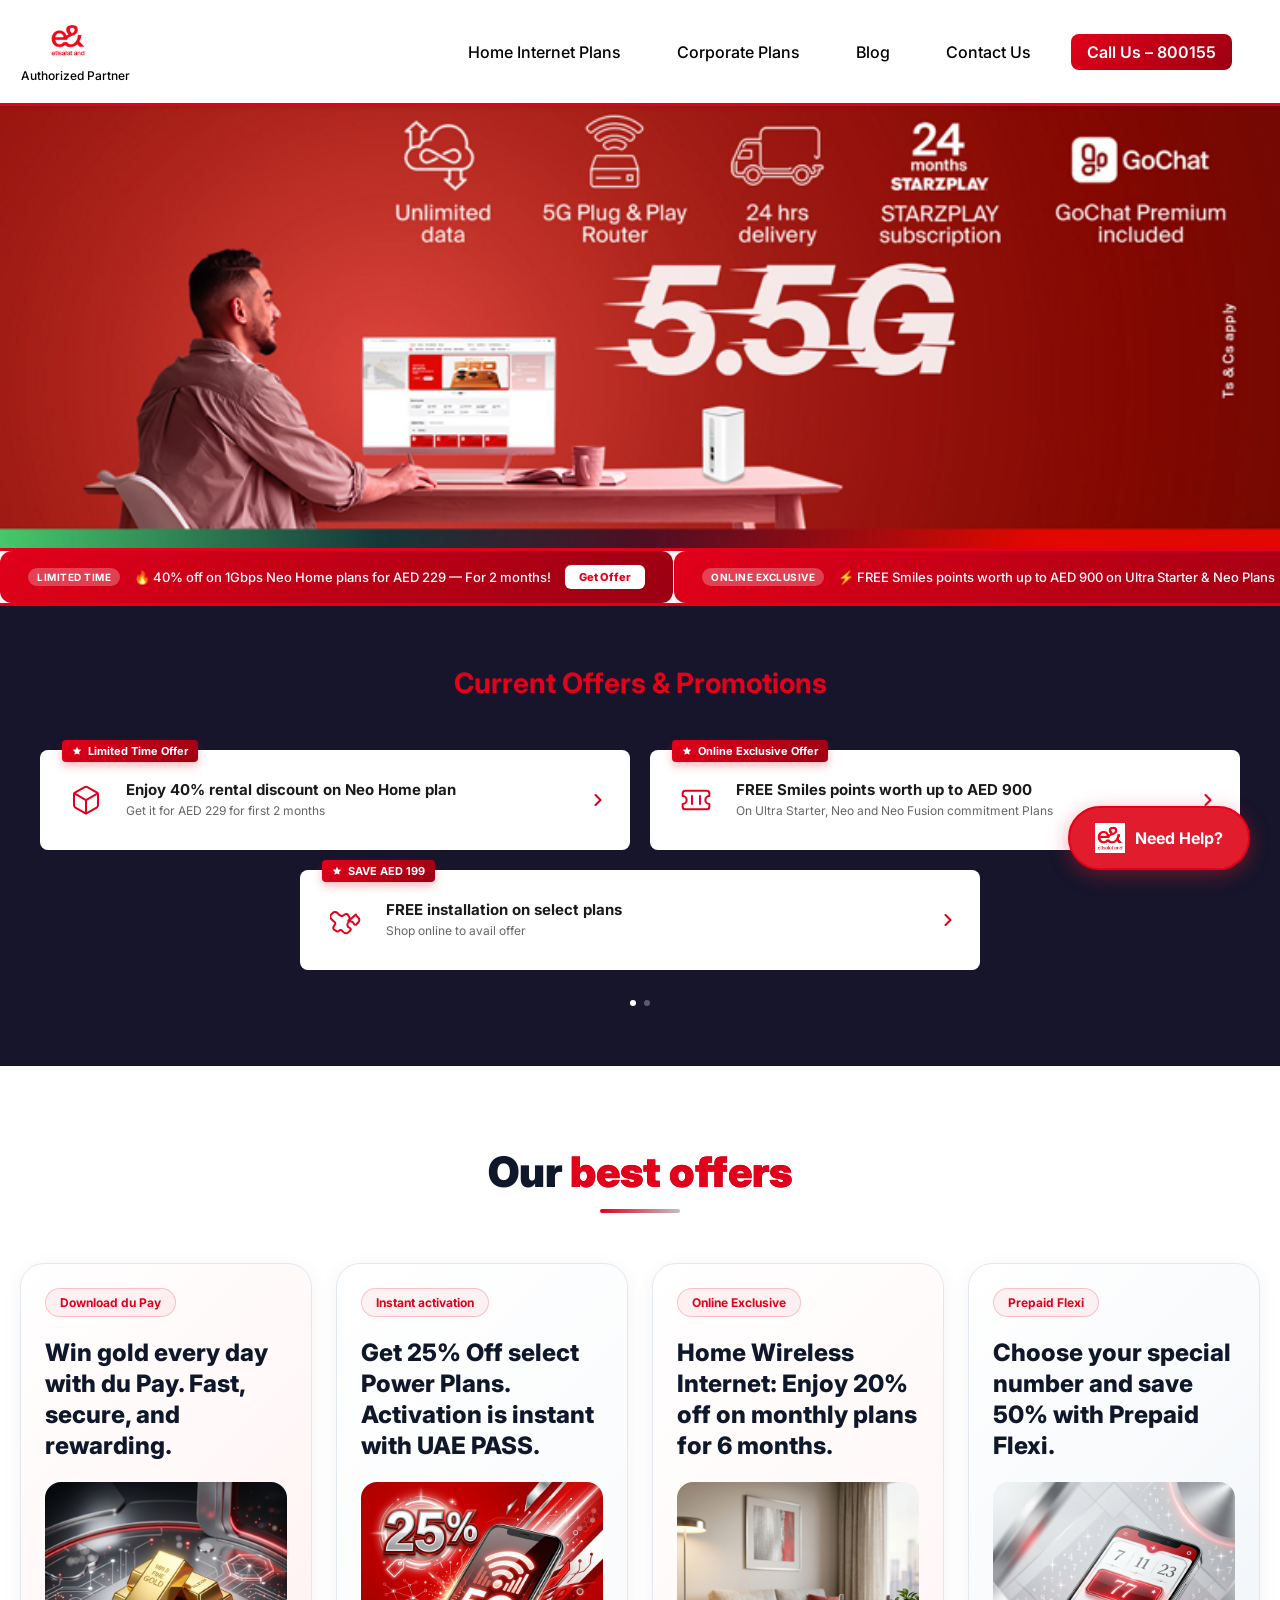
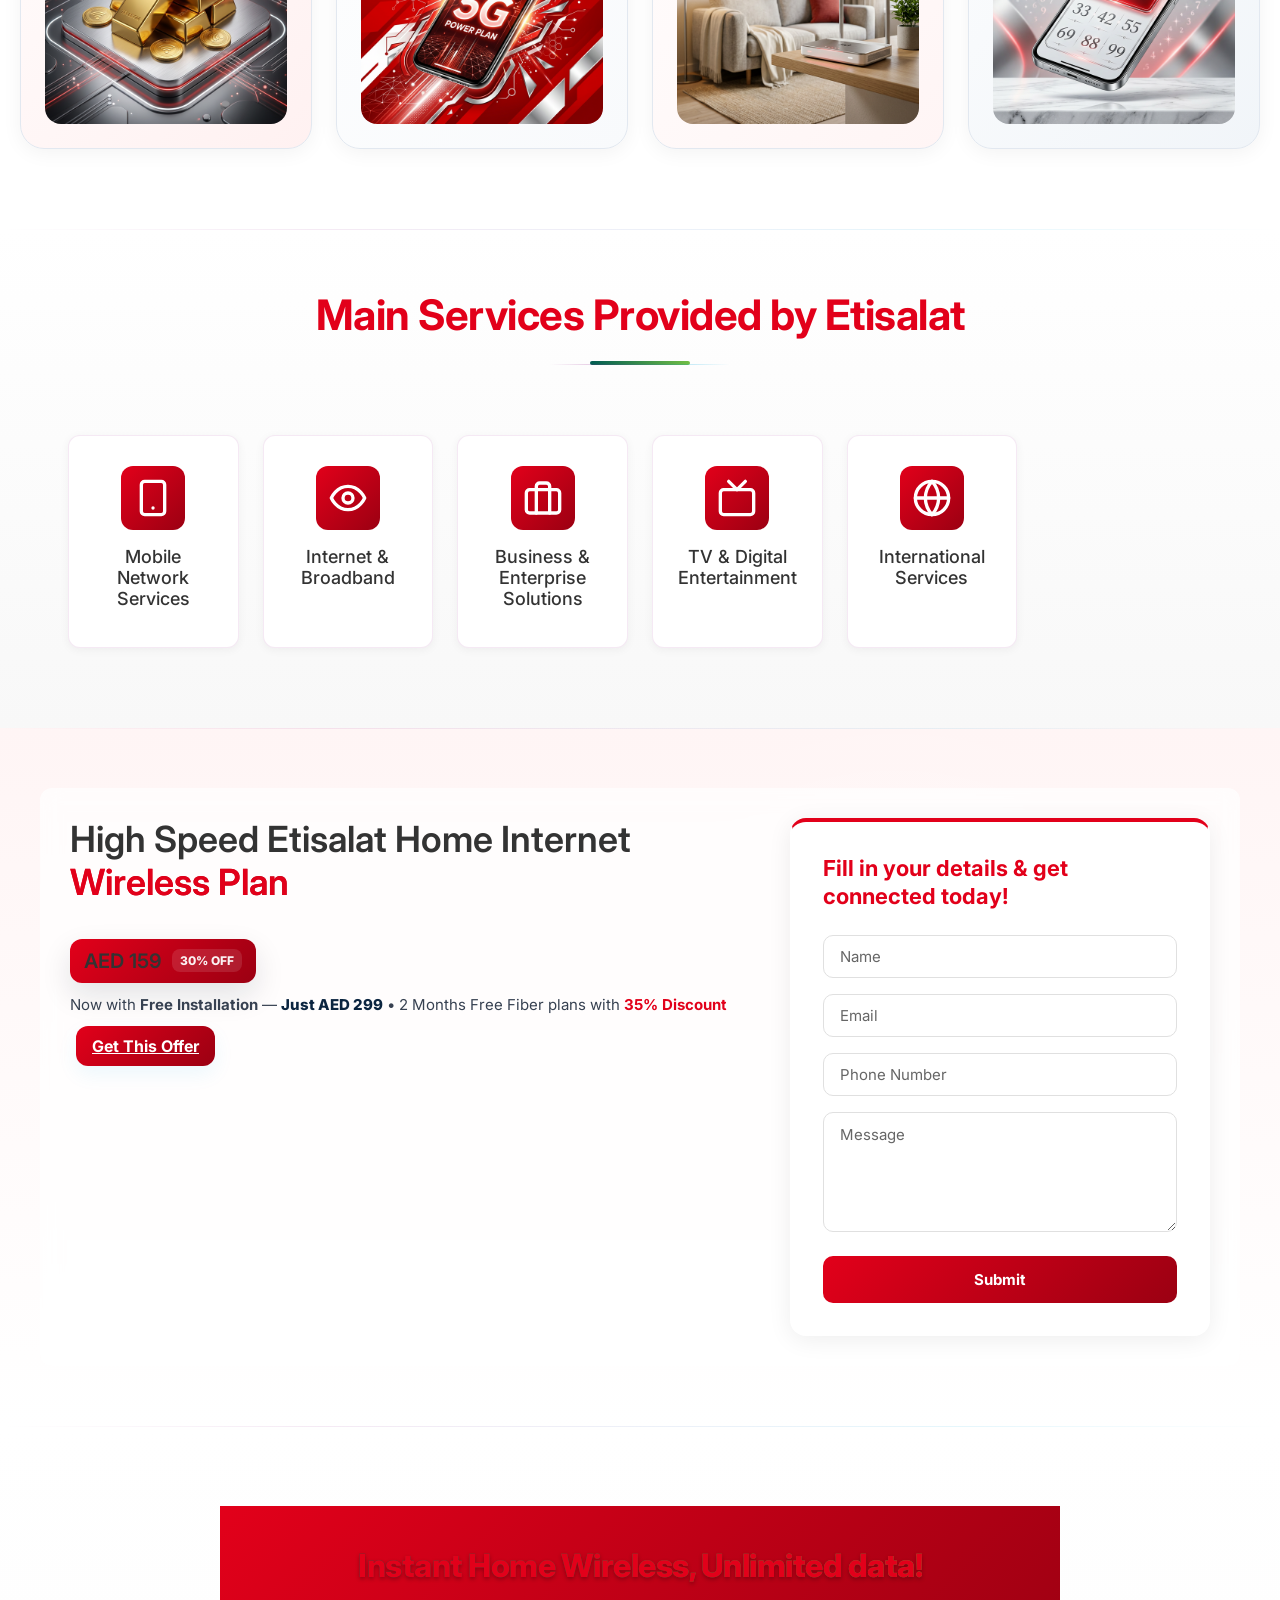
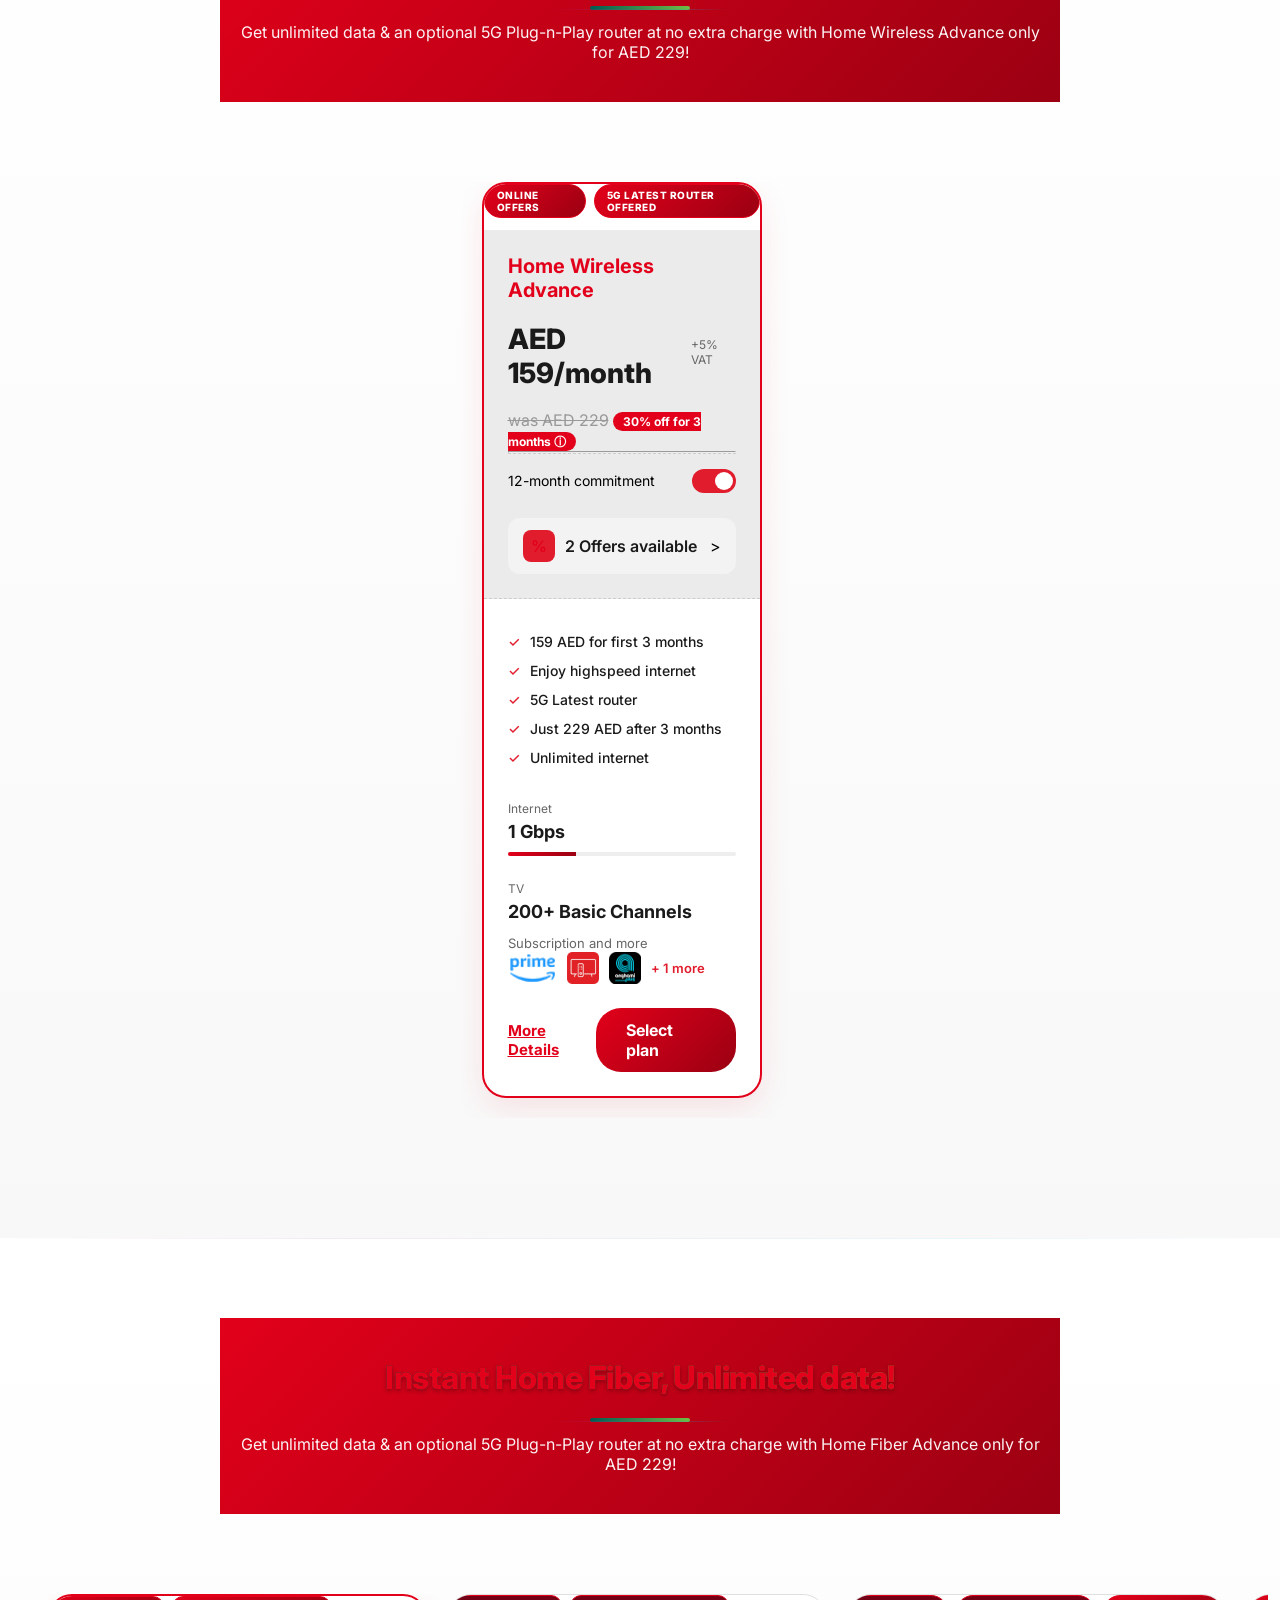
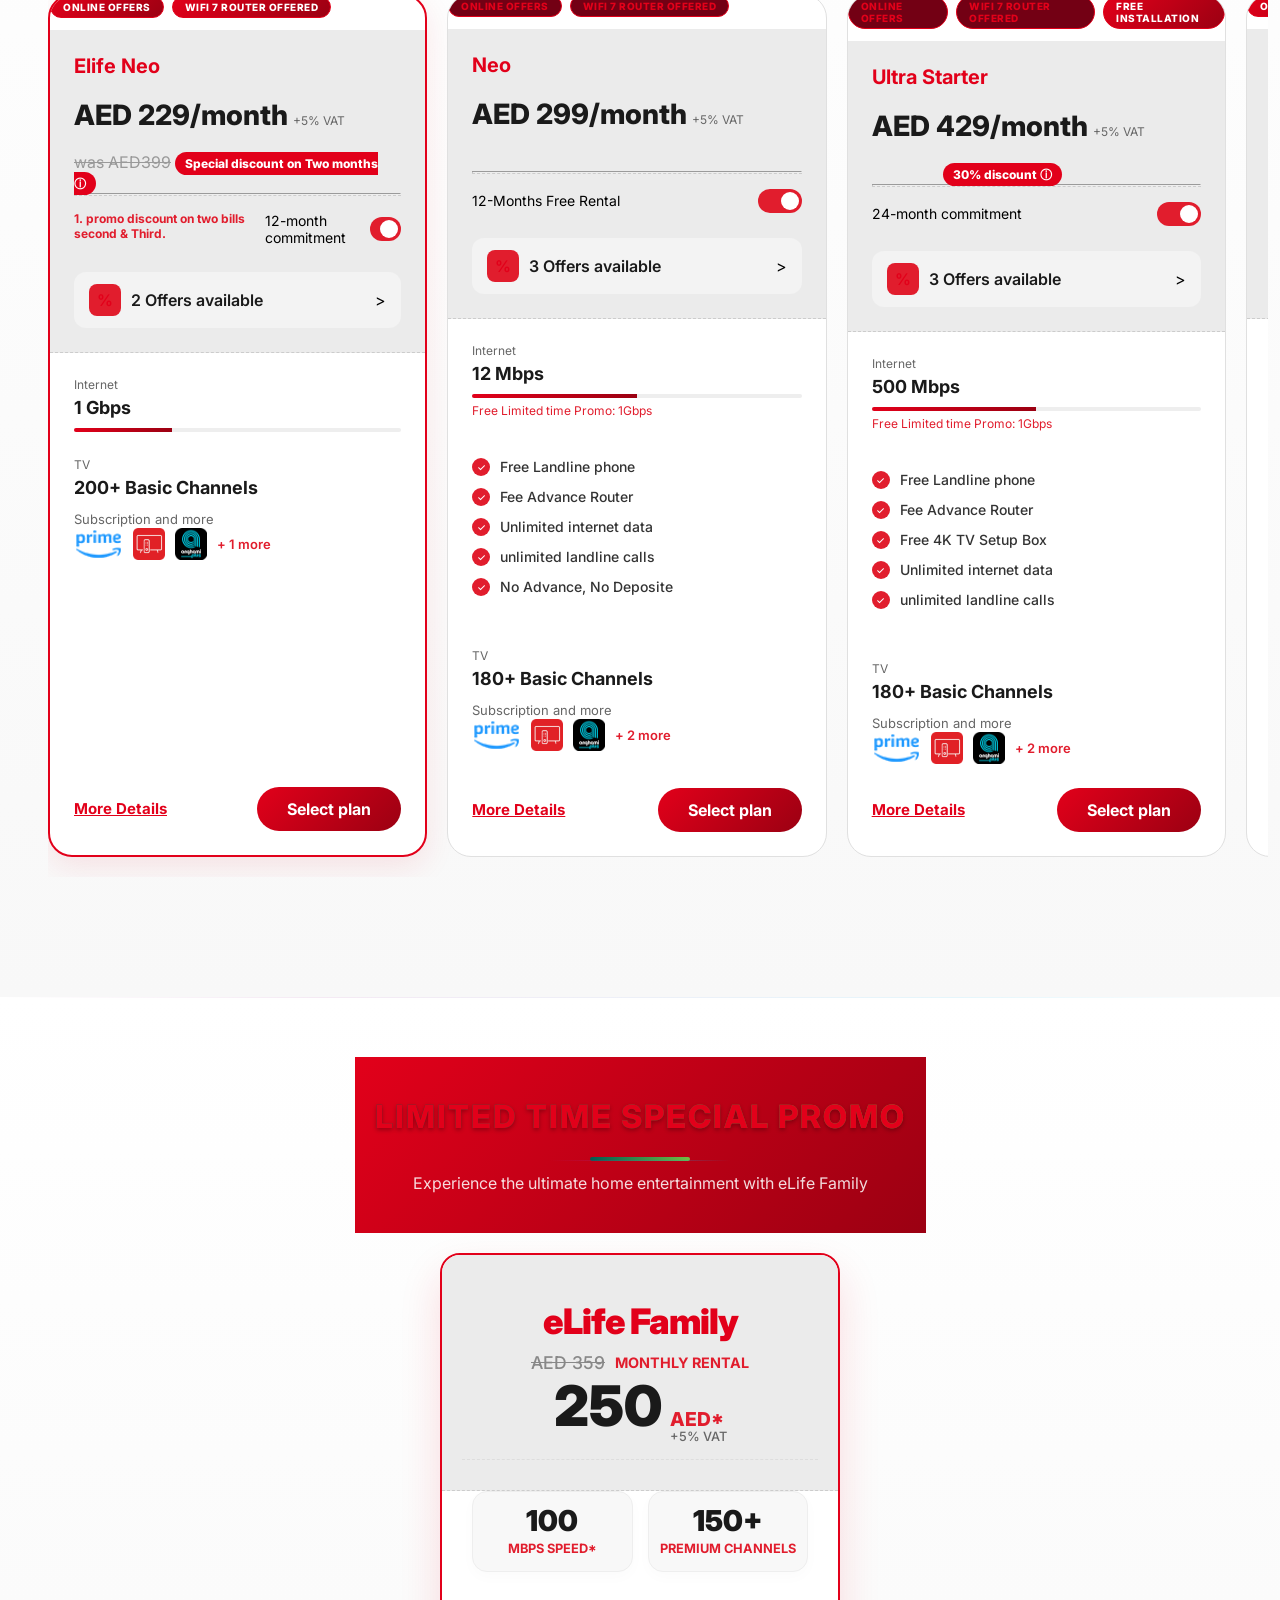
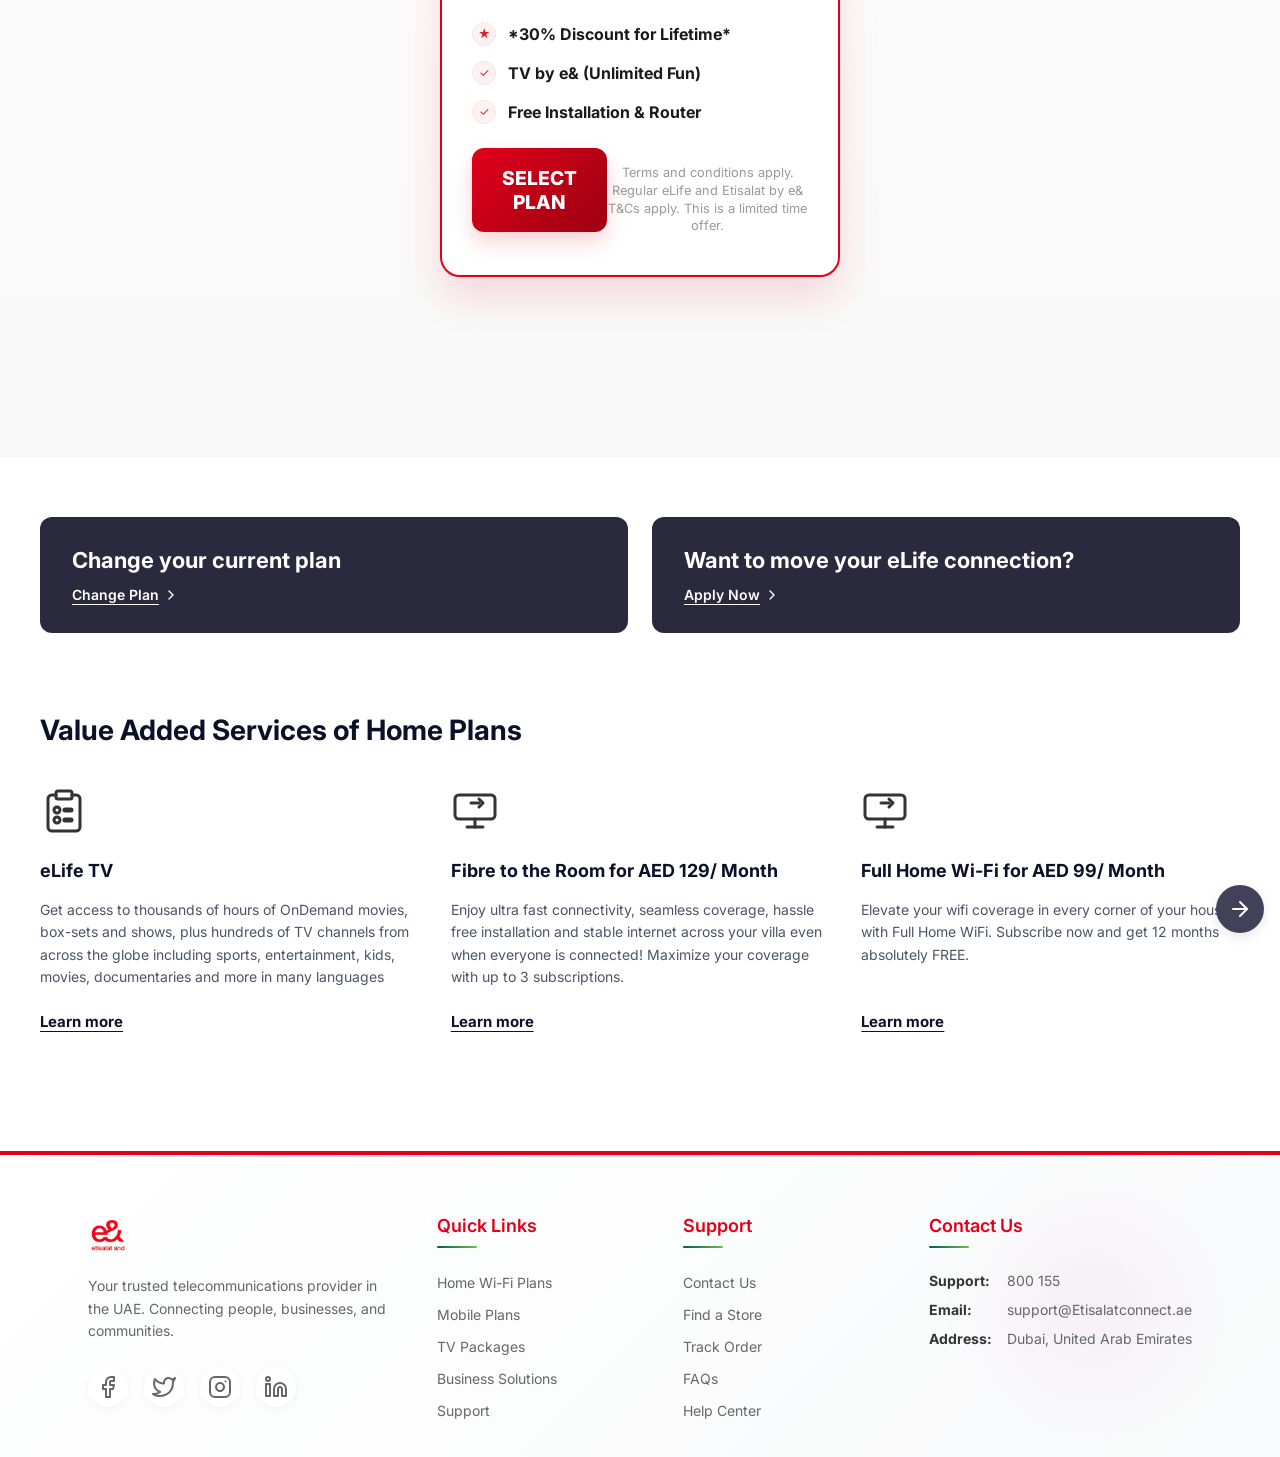
==== index.html @ ec7c885f "Initial commit from etisalat project" ====
﻿<!DOCTYPE html>
<html lang="en">

<head>
    <meta charset="UTF-8">
    <meta name="viewport" content="width=device-width, initial-scale=1.0">

    <!-- Primary SEO Meta Tags - Optimized for Top Rankings -->
    <title>Etisalat Home Internet Plans UAE 2025 | Best WiFi & Fiber Broadband Dubai | 299 AED Starting</title>
    <meta name="title"
        content="Etisalat Home Internet Plans UAE 2025 | Best WiFi & Fiber Broadband Dubai | 299 AED Starting">
    <meta name="description"
        content="Get Etisalat home internet plans in UAE starting from AED 299/month. High-speed fiber & 5G WiFi broadband with unlimited data in Dubai, Abu Dhabi. Free installation, 30% discount on select plans. Compare Etisalat home internet packages now!" />
    <meta name="keywords"
        content="Etisalat home internet plans, Etisalat home internet uae, Etisalat wifi plans Dubai, Etisalat fiber internet uae, Etisalat home broadband, Etisalat internet packages 299 aed, Etisalat home wifi plans, home internet Dubai, Etisalat home internet offers, Etisalat internet connection Dubai, Etisalat fiber plans uae, Etisalat 5g home internet, best home internet uae, Etisalat home internet 299, Etisalat home internet installation, Etisalat home internet packages, Etisalat home internet plans Dubai, Etisalat home internet plans abu dhabi, Etisalat home internet price, Etisalat home internet deals, Etisalat home internet 2025, cheapest home internet uae, Etisalat home internet unlimited, Etisalat home internet speed, Etisalat home internet review" />
    <meta name="robots" content="index, follow, max-image-preview:large, max-snippet:-1, max-video-preview:-1">
    <meta name="author" content="Etisalat by e& Authorized Partner">

    <!-- Open Graph / Facebook - Optimized -->
    <meta property="og:type" content="website">
    <meta property="og:url" content="https://www.Etisalatconnect.ae/home-plans">
    <meta property="og:title"
        content="Etisalat Home Internet Plans UAE 2025 | Best WiFi & Fiber Broadband Dubai | 299 AED Starting">
    <meta property="og:description"
        content="Get Etisalat home internet plans in UAE starting from AED 299/month. High-speed fiber & 5G WiFi broadband with unlimited data in Dubai, Abu Dhabi. Free installation, 35% discount available.">
    <meta property="og:image" content="https://www.Etisalatconnect.ae/img/Etisalat-home-plans-uae.jpg">
    <meta property="og:image:width" content="1200">
    <meta property="og:image:height" content="630">
    <meta property="og:site_name" content="Etisalat by e&">
    <meta property="og:locale" content="en_AE">
    <meta property="og:locale:alternate" content="ar_AE">

    <!-- Twitter Card - Optimized -->
    <meta name="twitter:card" content="summary_large_image">
    <meta name="twitter:url" content="https://www.Etisalatconnect.ae/home-plans">
    <meta name="twitter:title" content="Etisalat Home Internet Plans UAE 2025 | Best WiFi & Fiber Broadband Dubai">
    <meta name="twitter:description"
        content="Get Etisalat home internet plans in UAE starting from AED 299/month. High-speed fiber & 5G WiFi broadband with unlimited data. Free installation, 35% discount available.">
    <meta name="twitter:image" content="https://www.Etisalatconnect.ae/img/Etisalat-home-plans-uae.jpg">

    <!-- Additional SEO Meta Tags -->
    <meta name="geo.region" content="AE">
    <meta name="geo.country" content="United Arab Emirates">
    <meta name="geo.placename" content="Dubai, Abu Dhabi, UAE">
    <meta name="ICBM" content="25.2048,55.2708">

    <!-- Canonical URL -->
    <link rel="canonical" href="https://www.Etisalatconnect.ae/home-plans">


    <!-- Alternate URLs for different languages/regions -->
    <link rel="alternate" hreflang="en" href="https://www.Etisalatconnect.ae/home-plans" />
    <link rel="alternate" hreflang="en-ae" href="https://www.Etisalatconnect.ae/home-plans">
    <link rel="alternate" hreflang="ar-ae" href="https://www.Etisalatconnect.ae/ar/home-plans">

    <!-- Favicon and Icons -->
    <link rel="icon" type="image/png" href="img/etisalat.png">
    <link rel="shortcut icon" type="image/png" href="img/etisalat.png">
    <link rel="apple-touch-icon" sizes="180x180" href="img/etisalat.png">
    <link rel="icon" type="image/png" sizes="32x32" href="img/etisalat.png">
    <link rel="icon" type="image/png" sizes="16x16" href="img/etisalat.png">

    <!-- Stylesheets -->
    <link rel="stylesheet" href="styles_corp.css">
    <link href="https://fonts.googleapis.com/css2?family=Inter:wght@400;500;600;700&display=swap" rel="stylesheet">
    <style>
        /* Highlighted animated subtitle for hero */
        .hero-subtitle {
            display: inline-block;
            position: relative;
            font-weight: 900;
            color: #fff;
            /* white text on vivid red chip */
            background: linear-gradient(90deg, #e11d2d 0%, #c81b2a 60%);
            padding: 12px 16px;
            border-radius: 12px;
            box-shadow: 0 18px 40px rgba(225, 29, 45, 0.18), inset 0 -6px 18px rgba(0, 0, 0, 0.06);
            transform-origin: center;
            animation: heroPulse 2.4s ease-in-out infinite, heroShimmer 3.2s linear infinite;
            background-size: 200% 100%;
            text-shadow: 0 1px 0 rgba(0, 0, 0, 0.15);
            border: 2px solid rgba(255, 255, 255, 0.06);
            overflow: visible;
        }

        @keyframes heroPulse {
            0% {
                transform: translateY(0) scale(1)
            }

            50% {
                transform: translateY(-4px) scale(1.02)
            }

            100% {
                transform: translateY(0) scale(1)
            }
        }

        @keyframes heroShimmer {
            0% {
                background-position: -200% 0
            }

            50% {
                background-position: 200% 0
            }

            100% {
                background-position: -200% 0
            }
        }

        /* subtle glowing ring using pseudo-element */
        .hero-subtitle::after {
            content: '';
            position: absolute;
            left: -6px;
            right: -6px;
            top: -6px;
            bottom: -6px;
            border-radius: 16px;
            background: linear-gradient(90deg, rgba(155, 45, 147, 0.12), rgba(0, 169, 224, 0.12));
            filter: blur(12px);
            opacity: 0.9;
            z-index: -1;
            animation: glowShift 4s linear infinite;
        }

        @keyframes glowShift {
            0% {
                transform: translateX(-6px)
            }

            50% {
                transform: translateX(6px)
            }

            100% {
                transform: translateX(-6px)
            }
        }

        /* Respect prefers-reEtisalatced-motion */
        @media (prefers-reEtisalatced-motion: reEtisalatce) {

            .hero-subtitle,
            .hero-subtitle::after {
                animation: none;
                transition: none
            }
        }

        /* popup promo highlight (red chip) - used inside welcome popup */
        .popup-promo {
            display: inline-block;
            margin-top: 10px;
            padding: 10px 14px;
            border-radius: 12px;
            font-weight: 800;
            color: #000 !important;
            background: linear-gradient(90deg, #e11d2d 0%, #c81b2a 60%);
            box-shadow: 0 18px 40px rgba(225, 29, 45, 0.14);
            position: relative
        }

        .popup-promo small {
            font-weight: 700;
            color: #333 !important
        }

        .popup-promo::after {
            content: '';
            position: absolute;
            left: -6px;
            right: -6px;
            top: -6px;
            bottom: -6px;
            border-radius: 16px;
            background: linear-gradient(90deg, rgba(155, 45, 147, 0.12), rgba(0, 169, 224, 0.12));
            filter: blur(10px);
            z-index: -1;
            animation: popupGlow 4s linear infinite
        }

        @keyframes popupGlow {
            0% {
                transform: translateX(-6px)
            }

            50% {
                transform: translateX(6px)
            }

            100% {
                transform: translateX(-6px)
            }
        }

        @media (prefers-reEtisalatced-motion: reEtisalatce) {

            .popup-promo,
            .popup-promo::after {
                animation: none
            }
        }

        /* Slight stronger emphasis on small screens */
        @media (max-width:760px) {
            .hero-subtitle {
                padding: 8px 10px;
                font-size: 0.98rem;
                border-radius: 8px
            }
        }

        /* Corporate promo heading styles */
        .promo-heading {
            font-size: 26px;
            margin: 0 0 10px;
            line-height: 1.05;
            color: #0f172a;
            font-weight: 800
        }

        .promo-heading .promo-strong {
            color: transparent;
            background: linear-gradient(90deg, #e2001a 0%, #9b0012 100%);
            -webkit-background-clip: text;
            background-clip: text
        }

        .promo-meta {
            display: flex;
            flex-wrap: wrap;
            gap: 12px;
            align-items: center;
            margin-top: 8px
        }

        .price-chip {
            background: linear-gradient(135deg, #e2001a, #9b0012);
            color: #fff;
            padding: 10px 14px;
            border-radius: 12px;
            box-shadow: 0 12px 30px rgba(15, 23, 42, 0.12);
            font-weight: 800;
            display: inline-flex;
            align-items: center;
            gap: 10px
        }

        .price-chip .amount {
            font-size: 20px
        }

        .price-chip .save {
            font-size: 12px;
            opacity: 0.95;
            background: rgba(255, 255, 255, 0.12);
            padding: 4px 8px;
            border-radius: 8px
        }

        .promo-secondary {
            color: #374151;
            font-size: 15px
        }

        .promo-cta {
            display: inline-block;
            background: #fff;
            border: 2px solid #9b0012;
            color: #0b2540;
            padding: 10px 16px;
            border-radius: 12px;
            font-weight: 700;
            margin-left: 6px;
            box-shadow: 0 8px 20px rgba(0, 169, 224, 0.08)
        }

        @media(max-width:760px) {
            .promo-heading {
                font-size: 20px
            }

            .price-chip {
                padding: 8px 10px
            }
        }
    </style>

    <!-- Structured Data / JSON-LD - Comprehensive SEO Optimization -->

    <!-- Organization Schema -->
    <script type="application/ld+json">
    {
      "@context": "https://schema.org",
      "@type": "Organization",
      "name": "Etisalat by e&",
      "alternateName": "Etisalat by e& Authorized Partner",
      "url": "https://www.Etisalatconnect.ae/",
      "logo": "https://www.Etisalatconnect.ae/img/etisalat.png",
      "description": "Authorized partner for Etisalat by e& home internet, WiFi, and fiber broadband services in UAE. Best home internet plans starting from AED 299 in Dubai, Abu Dhabi, and across UAE.",
      "address": {
        "@type": "PostalAddress",
        "addressCountry": "AE",
        "addressRegion": "Dubai",
        "addressLocality": "Dubai, UAE"
      },
      "contactPoint": [
        {
          "@type": "ContactPoint",
          "telephone": "+971-800-155",
          "contactType": "customer service",
          "areaServed": "AE",
          "availableLanguage": ["English", "Arabic"]
        },
        {
          "@type": "ContactPoint",
          "telephone": "+971-55-561-1339",
          "contactType": "sales",
          "areaServed": "AE",
          "availableLanguage": ["English", "Arabic"]
        }
      ],
      "sameAs": [
        "https://www.facebook.com/share/p/1CXhuVPoMN/",
        "https://www.instagram.com/p/DNqH9D_t590/?igsh=MXd5d28xZDhveTFoMQ==",
        "https://www.linkedin.com/company/Etisalatemirates"
      ],
      "aggregateRating": {
        "@type": "AggregateRating",
        "ratingValue": "4.5",
        "reviewCount": "150",
        "bestRating": "5",
        "worstRating": "1"
      }
    }
    </script>

    <!-- Service Schema for Home Internet Plans -->
    <script type="application/ld+json">
    {
      "@context": "https://schema.org",
      "@type": "Service",
      "serviceType": "Home Internet Plans",
      "name": "Etisalat Home Internet Plans UAE",
      "description": "High-speed home internet plans including fiber broadband and 5G WiFi in UAE. Plans starting from AED 299/month with unlimited data, free installation, and 30% discount on select plans.",
      "provider": {
        "@type": "Organization",
        "name": "Etisalat by e&"
      },
      "areaServed": {
        "@type": "Country",
        "name": "United Arab Emirates"
      },
      "hasOfferCatalog": {
        "@type": "OfferCatalog",
        "name": "Etisalat Home Internet Plans",
        "itemListElement": [
          {
            "@type": "Offer",
            "itemOffered": {
              "@type": "Service",
              "name": "Etisalat Home Wireless 5G Plan",
              "description": "Super Fast 5G home internet with unlimited data"
            },
            "price": "279",
            "priceCurrency": "AED",
            "priceSpecification": {
              "@type": "UnitPriceSpecification",
              "price": "279",
              "priceCurrency": "AED",
              "billingIncrement": "P1M",
              "unitCode": "MON"
            }
          },
          {
            "@type": "Offer",
            "itemOffered": {
              "@type": "Service",
              "name": "Etisalat Home Advanced Plan",
              "description": "Fiber internet plan with 1000/330 Mbps speed"
            },
            "price": "487",
            "priceCurrency": "AED",
            "priceSpecification": {
              "@type": "UnitPriceSpecification",
              "price": "487",
              "priceCurrency": "AED",
              "billingIncrement": "P1M",
              "unitCode": "MON"
            }
          },
          {
            "@type": "Offer",
            "itemOffered": {
              "@type": "Service",
              "name": "Etisalat Home Starter Plan",
              "description": "Fiber internet plan with 250/80 Mbps speed"
            },
            "price": "299",
            "priceCurrency": "AED",
            "priceSpecification": {
              "@type": "UnitPriceSpecification",
              "price": "299",
              "priceCurrency": "AED",
              "billingIncrement": "P1M",
              "unitCode": "MON"
            }
          }
        ]
      }
    }
    </script>

    <!-- BreadcrumbList Schema -->
    <script type="application/ld+json">
    {
      "@context": "https://schema.org",
      "@type": "BreadcrumbList",
      "itemListElement": [
        {
          "@type": "ListItem",
          "position": 1,
          "name": "Home",
          "item": "https://www.Etisalatconnect.ae/"
        },
        {
          "@type": "ListItem",
          "position": 2,
          "name": "Home Internet Plans",
          "item": "https://www.Etisalatconnect.ae/home-plans"
        }
      ]
    }
    </script>

    <!-- FAQ Schema for Common Questions -->
    <script type="application/ld+json">
    {
      "@context": "https://schema.org",
      "@type": "FAQPage",
      "mainEntity": [
        {
          "@type": "Question",
          "name": "What are the Etisalat home internet plans available in UAE?",
          "acceptedAnswer": {
            "@type": "Answer",
            "text": "Etisalat offers multiple home internet plans in UAE including: Etisalat Home Wireless 5G Plan starting from AED 279/month, Etisalat Home Advanced Plan with 1000/330 Mbps fiber at AED 487/month, and Etisalat Home Starter Plan with 250/80 Mbps at AED 299/month. All plans include unlimited data and free installation."
          }
        },
        {
          "@type": "Question",
          "name": "How much does Etisalat home internet cost in Dubai?",
          "acceptedAnswer": {
            "@type": "Answer",
            "text": "Etisalat home internet plans in Dubai start from AED 299/month for the Starter Plan. The Advanced Plan is available at AED 487/month. Currently, there's a 30% discount offer on select Power Plans with free installation."
          }
        },
        {
          "@type": "Question",
          "name": "Does Etisalat offer fiber internet in UAE?",
          "acceptedAnswer": {
            "@type": "Answer",
            "text": "Yes, Etisalat offers high-speed fiber internet plans in UAE. The Etisalat Home Advanced Plan provides 1000/330 Mbps fiber connection, and the Starter Plan offers 250/80 Mbps fiber speeds. Both plans include unlimited data and are available across Dubai, Abu Dhabi, and other Emirates."
          }
        },
        {
          "@type": "Question",
          "name": "Is installation free for Etisalat home internet?",
          "acceptedAnswer": {
            "@type": "Answer",
            "text": "Yes, Etisalat offers free installation for home internet plans. This includes setup and activation of your fiber or 5G WiFi connection. Contact Etisalat by e& at 800 155 or visit Etisalatconnect.ae to get started."
          }
        },
        {
          "@type": "Question",
          "name": "What is the speed of Etisalat home internet plans?",
          "acceptedAnswer": {
            "@type": "Answer",
            "text": "Etisalat home internet plans offer various speeds: 5G Wireless plans with super-fast speeds, Fiber Advanced Plan with 1000/330 Mbps download/upload, and Fiber Starter Plan with 250/80 Mbps. All plans provide unlimited data usage."
          }
        },
        {
          "@type": "Question",
          "name": "How to get Etisalat home internet connection in Dubai?",
          "acceptedAnswer": {
            "@type": "Answer",
            "text": "To get Etisalat home internet in Dubai, you can buy online at Etisalatconnect.ae, call 800 155 for customer service, or contact sales at +971 55 561 1339. Etisalat offers quick activation and free installation for new connections."
          }
        }
      ]
    }
    </script>

    <!-- WebPage Schema -->
    <script type="application/ld+json">
    {
      "@context": "https://schema.org",
      "@type": "WebPage",
      "name": "Etisalat Home Internet Plans UAE 2025 | Best WiFi & Fiber Broadband Dubai",
      "description": "Compare and get Etisalat home internet plans in UAE starting from AED 299/month. High-speed fiber & 5G WiFi broadband with unlimited data in Dubai, Abu Dhabi. Free installation, 30% discount available.",
      "url": "https://www.Etisalatconnect.ae/home-plans",
      "inLanguage": "en-AE",
      "isPartOf": {
        "@type": "WebSite",
        "name": "Etisalat by e&",
        "url": "https://www.Etisalatconnect.ae"
      },
      "about": {
        "@type": "Thing",
        "name": "Home Internet Plans in UAE"
      },
      "primaryImageOfPage": {
        "@type": "ImageObject",
        "url": "https://www.Etisalatconnect.ae/img/Etisalat-home-plans-uae.jpg"
      }
    }
    </script>

    <meta name="google-site-verification" content="kZEFpEoJaKyCHJHWH1KI2G2YCe7p3eFFX-vx_aaikHQ" />

    <!-- Google Tag Manager -->
    <script>(function (w, d, s, l, i) {
            w[l] = w[l] || []; w[l].push({
                'gtm.start':
                    new Date().getTime(), event: 'gtm.js'
            }); var f = d.getElementsByTagName(s)[0],
                j = d.createElement(s), dl = l != 'dataLayer' ? '&l=' + l : ''; j.async = true; j.src =
                    'https://www.googletagmanager.com/gtm.js?id=' + i + dl; f.parentNode.insertBefore(j, f);
        })(window, document, 'script', 'dataLayer', 'GTM-PZJKNF52');</script>
    <!-- End Google Tag Manager -->


    <!-- Google tag (gtag.js) -->
    <script async src="https://www.googletagmanager.com/gtag/js?id=AW-17406763028"></script>
    <script>
        window.dataLayer = window.dataLayer || [];
        function gtag() { dataLayer.push(arguments); }
        gtag('js', new Date());

        gtag('config', 'AW-17406763028');
    </script>


    <!-- e& Red Brand Override -->
    <style>
        /* ══ Etisalat e& Red Brand System ══ */
        :root {
            --er1: #e2001a;
            --er2: #9b0012;
            --er3: #c0001a;
        }

        /* NAV accent */
        .main-nav {
            border-bottom: 3px solid var(--er1) !important;
        }

        .phone-link {
            background: linear-gradient(135deg, var(--er1), var(--er2)) !important;
            color: #fff !important;
            border-radius: 8px;
            padding: 8px 16px !important;
        }

        .phone-link:hover {
            opacity: 0.88 !important;
        }

        .nav-links a:hover {
            color: var(--er1) !important;
        }

        /* Offer ticker */
        .offers-ticker-wrap {
            background: #fff3f3 !important;
            border-top: 3px solid var(--er1) !important;
            border-bottom: 3px solid var(--er1) !important;
        }

        .ticker-offer-card {
            background: linear-gradient(135deg, var(--er1) 0%, var(--er2) 100%) !important;
            border-radius: 12px !important;
        }

        .ticker-badge {
            background: rgba(255, 255, 255, 0.25) !important;
            color: #fff !important;
        }

        .ticker-text {
            color: #fff !important;
        }

        .ticker-btn {
            background: #fff !important;
            color: var(--er1) !important;
            font-weight: 800 !important;
            border-radius: 6px !important;
        }

        .ticker-btn:hover {
            background: var(--er1) !important;
            color: #fff !important;
        }

        /* Current Offers section */
        .current-offers-title {
            color: var(--er1) !important;
        }

        .current-offer-card {
            border: 2px solid transparent !important;
            transition: all 0.3s !important;
        }

        .current-offer-card:hover {
            border-color: var(--er1) !important;
            box-shadow: 0 8px 32px rgba(226, 0, 26, 0.14) !important;
            transform: translateY(-4px) !important;
        }

        .co-badge {
            background: linear-gradient(135deg, var(--er1), var(--er2)) !important;
            color: #fff !important;
        }

        .co-icon {
            color: var(--er1) !important;
        }

        .co-arrow {
            color: var(--er1) !important;
        }

        /* Services section */
        .services h2 span {
            color: var(--er1) !important;
            background: none !important;
            -webkit-text-fill-color: unset !important;
        }

        .service-icon {
            background: linear-gradient(135deg, var(--er1), var(--er2)) !important;
            color: #fff !important;
            border-radius: 12px !important;
        }

        .service-item:hover .service-icon {
            box-shadow: 0 8px 24px rgba(226, 0, 26, 0.3) !important;
        }

        /* Corporate section / promo */
        .corporate-internet {
            background: linear-gradient(180deg, #fff5f5 0%, #fff 100%) !important;
        }

        .promo-heading .promo-strong {
            color: var(--er1) !important;
        }

        .price-chip {
            background: linear-gradient(135deg, var(--er1), var(--er2)) !important;
            color: #fff !important;
        }

        .promo-cta,
        .btn-submit {
            background: linear-gradient(135deg, var(--er1), var(--er2)) !important;
            color: #fff !important;
            border: none !important;
        }

        .promo-cta:hover,
        .btn-submit:hover {
            opacity: 0.88 !important;
            transform: translateY(-2px) !important;
        }

        /* Contact form */
        .contact-form {
            border-top: 4px solid var(--er1) !important;
        }

        .contact-form h2 {
            color: var(--er1) !important;
        }

        .contact-form input:focus,
        .contact-form textarea:focus,
        .contact-form select:focus {
            border-color: var(--er1) !important;
            box-shadow: 0 0 0 3px rgba(226, 0, 26, 0.12) !important;
        }

        /* Internet plans section */
        .dark-plans-banner {
            background: linear-gradient(135deg, var(--er1) 0%, var(--er2) 100%) !important;
            padding: 40px 20px !important;
            text-align: center !important;
            color: #fff !important;
        }

        .dpb-title {
            color: #fff !important;
            font-size: 32px !important;
            font-weight: 800 !important;
            margin-bottom: 12px !important;
            text-shadow: 0 2px 4px rgba(0, 0, 0, 0.3) !important;
        }

        .dpb-subtitle {
            color: rgba(255, 255, 255, 0.95) !important;
            font-size: 16px !important;
            max-width: 800px !important;
            margin: 0 auto !important;
        }

        .internet-plans h2 {
            color: var(--er1) !important;
        }

        .plan-v3-card.featured {
            border: 2px solid var(--er1) !important;
        }

        .plan-v3-badge.featured {
            background: linear-gradient(135deg, var(--er1), var(--er2)) !important;
            color: #fff !important;
        }

        .plan-v3-badge {
            border: 1.5px solid var(--er1) !important;
            color: var(--er1) !important;
        }

        .plan-v3-select-btn {
            background: linear-gradient(135deg, var(--er1), var(--er2)) !important;
            color: #fff !important;
        }

        .plan-v3-select-btn:hover {
            opacity: 0.88 !important;
        }

        .plan-v3-details-link {
            color: var(--er1) !important;
        }

        .plan-v3-progress {
            background: linear-gradient(90deg, var(--er1), var(--er2)) !important;
        }

        .plan-v3-offers-icon {
            color: var(--er1) !important;
        }

        .plan-v3-title {
            color: var(--er1) !important;
        }

        .plan-v3-was-number {
            text-decoration: line-through;
            color: #999;
        }

        .plan-v3-discount-badge {
            background: var(--er1) !important;
            color: #fff !important;
            border-radius: 20px;
            padding: 2px 10px;
            font-size: 12px;
            font-weight: 700;
        }

        /* Trust / Why Etisalat section */
        .why-etisalat h2,
        .trust-section h2 {
            color: var(--er1) !important;
        }

        .feature-card:hover {
            border-color: var(--er1) !important;
            box-shadow: 0 8px 32px rgba(226, 0, 26, 0.12) !important;
        }

        .feature-icon,
        .trust-icon {
            background: linear-gradient(135deg, var(--er1), var(--er2)) !important;
            color: #fff !important;
        }

        /* Help banner */
        .help-banner {
            background: linear-gradient(135deg, var(--er1) 0%, var(--er2) 100%) !important;
        }

        .call-back-btn {
            background: #fff !important;
            color: var(--er1) !important;
            font-weight: 800 !important;
        }

        .call-back-btn:hover {
            background: #ffe0e0 !important;
        }

        /* Popup */
        .popup-submit-btn {
            background: linear-gradient(135deg, var(--er1), var(--er2)) !important;
        }

        .popup-container {
            border-top: 4px solid var(--er1) !important;
        }

        /* CTA buttons */
        .cta-button,
        .btn-primary {
            background: linear-gradient(135deg, var(--er1), var(--er2)) !important;
            color: #fff !important;
            border: none !important;
        }

        .cta-button:hover,
        .btn-primary:hover {
            opacity: 0.88 !important;
        }

        /* Section headings accent */
        h2 span,
        .section-title span {
            color: var(--er1) !important;
        }

        /* FAQ section */
        .faq-section h2 {
            color: var(--er1) !important;
        }

        .faq-item.open .faq-question {
            color: var(--er1) !important;
        }

        .faq-question:hover {
            color: var(--er1) !important;
        }

        /* Trust cert bar */
        .trust-cert-bar {
            border-top: 3px solid var(--er1) !important;
        }

        /* e& Help widget */
        .etisalat-help-widget {
            border: 2px solid var(--er1) !important;
        }

        .etisalat-help-widget:hover {
            background: var(--er1) !important;
            color: #fff !important;
        }

        /* Footer accent */
        .footer-column h3 {
            color: var(--er1) !important;
        }

        .footer-links a:hover {
            color: var(--er1) !important;
        }

        .main-footer {
            border-top: 4px solid var(--er1) !important;
        }

        /* Scrollbar accent */
        ::-webkit-scrollbar-thumb {
            background: var(--er1) !important;
        }

        /* Welcome popup gradient update */
        #giftGradient stop:first-child {
            stop-color: var(--er1) !important;
        }

        #giftGradient stop:last-child {
            stop-color: var(--er2) !important;
        }

        /* ==== ADDED MOBILE RESPONSIVENESS FIXES (Plan Grid) ==== */
        @media (max-width: 768px) {

            /* Force horizontal scrolling for plan grid */
            .plan-v3-grid {
                display: flex !important;
                flex-direction: row !important;
                flex-wrap: nowrap !important;
                overflow-x: auto !important;
                padding-bottom: 24px !important;
                scroll-snap-type: x mandatory;
                -webkit-overflow-scrolling: touch;
                justify-content: flex-start !important;
                gap: 16px !important;
                margin: 0 !important;
                padding-left: 20px !important;
                padding-right: 20px !important;
            }

            .plan-v3-grid>* {
                flex: 0 0 85% !important;
                max-width: 85% !important;
                scroll-snap-align: center;
                margin-bottom: 0 !important;
                /* Add red outline to ALL plan cards on mobile only */
                border: 2px solid var(--primary, #e2001a) !important;
            }

            /* Visual scrollbar for plan grid */
            .plan-v3-grid::-webkit-scrollbar {
                height: 6px;
            }

            .plan-v3-grid::-webkit-scrollbar-thumb {
                background: var(--primary, #e2001a);
                border-radius: 4px;
            }
        }



        /* ==== CONSOLIDATED MOBILE RESPONSIVENESS (Premium Carousel & Offers) ==== */
        @media (max-width: 768px) {

            /* 1. Corporate Content Stacking */
            .corporate-content {
                display: flex !important;
                flex-direction: column !important;
                padding: 24px 16px !important;
                gap: 32px !important;
                box-sizing: border-box !important;
                width: 100% !important;
            }

            .features-column {
                width: 100% !important;
                box-sizing: border-box !important;
                margin: 0 !important;
                padding: 0 !important;
            }

            .contact-form {
                width: 100% !important;
                box-sizing: border-box !important;
                margin: 0 !important;
                padding: 30px 20px !important;
                border: 1px solid rgba(226, 0, 26, 0.15) !important;
                border-top: 4px solid var(--er1) !important;
                border-radius: 12px !important;
            }

            .promo-block {
                width: 100% !important;
                box-sizing: border-box !important;
                margin: 0 !important;
                padding: 0 !important;
            }

            /* 2. Premium Plan Carousel (Internet & Wireless) */
            .plan-v3-grid {
                display: flex !important;
                flex-direction: row !important;
                flex-wrap: nowrap !important;
                overflow-x: auto !important;
                padding: 15px 24px 35px !important;
                scroll-snap-type: x mandatory !important;
                scroll-padding: 0 24px !important;
                -webkit-overflow-scrolling: touch;
                justify-content: flex-start !important;
                gap: 16px !important;
                margin: 0 !important;
                width: 100% !important;
                box-sizing: border-box !important;
            }

            .plan-v3-grid>* {
                flex: 0 0 85% !important;
                max-width: 85% !important;
                scroll-snap-align: start !important;
                margin-bottom: 0 !important;
                border: 2px solid #e2001a !important;
                box-sizing: border-box !important;
                background: #fff !important;
                border-radius: 20px !important;
                box-shadow: 0 4px 12px rgba(0, 0, 0, 0.08) !important;
            }

            /* 3. Current Offers Slider */
            .current-offers-grid {
                display: flex !important;
                flex-direction: row !important;
                flex-wrap: nowrap !important;
                overflow-x: auto !important;
                padding: 15px 24px 35px !important;
                scroll-snap-type: x mandatory !important;
                scroll-padding: 0 24px !important;
                -webkit-overflow-scrolling: touch;
                justify-content: flex-start !important;
                gap: 16px !important;
                margin: 0 !important;
                width: 100% !important;
                box-sizing: border-box !important;
            }

            .current-offer-card {
                flex: 0 0 85% !important;
                max-width: 85% !important;
                scroll-snap-align: start !important;
                margin-bottom: 0 !important;
                display: flex !important;
                box-sizing: border-box !important;
            }

            /* Mobile-specific internal styling */
            .plan-v3-grid .plan-v3-title {
                font-size: 20px !important;
                line-height: 1.2 !important;
                margin-bottom: 12px !important;
            }

            .plan-v3-grid .plan-v3-price {
                font-size: 22px !important;
            }

            .plan-v3-grid .plan-v3-badge {
                font-size: 9px !important;
                padding: 4px 10px !important;
                border-radius: 40px !important;
                text-transform: uppercase !important;
                letter-spacing: 0.02em !important;
                font-weight: 800 !important;
            }


            /* Branded mobile scrollbar */
            .plan-v3-grid::-webkit-scrollbar,
            .current-offers-grid::-webkit-scrollbar {
                height: 5px;
            }

            .plan-v3-grid::-webkit-scrollbar-track,
            .current-offers-grid::-webkit-scrollbar-track {
                background: #f1f1f1;
                margin: 0 24px;
                border-radius: 10px;
            }

            .plan-v3-grid::-webkit-scrollbar-thumb,
            .current-offers-grid::-webkit-scrollbar-thumb {
                background: #e2001a;
                border-radius: 10px;
            }
        }
    </style>
</head>

<body>

    <!-- Google Tag Manager (noscript) -->
    <noscript><iframe src="https://www.googletagmanager.com/ns.html?id=GTM-PZJKNF52" height="0" width="0"
            style="display:none;visibility:hidden"></iframe></noscript>
    <!-- End Google Tag Manager (noscript) -->


    <!-- Welcome Popup Modal -->
    <div id="welcomePopup" class="popup-overlay">
        <div class="popup-container">
            <button class="popup-close" aria-label="Close popup">&times;</button>

            <div class="popup-content">
                <div class="popup-header">
                    <div class="gift-box-icon">
                        <svg width="60" height="60" viewBox="0 0 60 60" fill="none" xmlns="http://www.w3.org/2000/svg">
                            <rect x="5" y="20" width="50" height="35" rx="3" fill="url(#giftGradient)" stroke="#fff"
                                stroke-width="2" />
                            <rect x="25" y="5" width="10" height="50" fill="#ff6b6b" stroke="#fff" stroke-width="2" />
                            <rect x="5" y="25" width="50" height="10" fill="#ff6b6b" stroke="#fff" stroke-width="2" />
                            <path d="M20 20C20 15 25 10 30 15C35 10 40 15 40 20" stroke="#fff" stroke-width="2"
                                fill="none" />
                            <defs>
                                <linearGradient id="giftGradient" x1="0%" y1="0%" x2="100%" y2="100%">
                                    <stop offset="0%" style="stop-color:#e2001a" />
                                    <stop offset="100%" style="stop-color:#9b0012" />
                                </linearGradient>
                            </defs>
                        </svg>
                    </div>
                    <h2>🎁 Exclusive Etisalat by e& Offers!</h2>
                    <h3>Get Your Best Internet Deal Today</h3>
                    <p>Limited time offers on fiber & 5G internet plans. Free installation included!</p>
                    <p class="popup-promo">Wireless Plan: <strong>AED 159 Only</strong> | Fiber Plans: <strong>30%
                            Discount</strong> — <small>Limited time only!</small></p>

                </div>

                <form class="popup-form" id="popupContactForm">
                    <div class="form-group">
                        <input type="text" id="Name" name="Name" placeholder="Your Name" required>
                    </div>
                    <div class="form-group">
                        <input type="tel" id="Phone" name="Phone" placeholder="Phone Number" required>
                    </div>

                    <button type="submit" class="popup-submit-btn">
                        <span>🎯 Get My Best Offer Now!</span>
                    </button>

                    <div class="popup-benefits">
                        <div class="benefit-item">
                            <span class="benefit-icon">✅</span>
                            <span>Free Installation</span>
                        </div>
                        <div class="benefit-item">
                            <span class="benefit-icon">✅</span>
                            <span>24/7 Support</span>
                        </div>
                        <div class="benefit-item">
                            <span class="benefit-icon">✅</span>
                            <span>Best Price Guarantee</span>
                        </div>
                    </div>
                </form>

                <p class="popup-response" id="popupResponse"></p>
            </div>
        </div>
    </div>

    <header role="banner">
        <nav class="main-nav" role="navigation" aria-label="Main navigation">
            <div class="nav-container">
                <div class="logo-container">
                    <a href="/" class="logo" aria-label="Etisalat by e& Home">
                        <img src="img/etisalat.png" alt="Etisalat by e& logo - Authorized Partner">
                    </a>
                    <span class="authorized-text">Authorized Partner</span>
                </div>
                <button class="mobile-menu-toggle" aria-label="Toggle mobile menu">
                    <span></span>
                    <span></span>
                    <span></span>
                </button>
                <div class="nav-links">
                    <!-- <div class="nav-item active">
                        <a href="/index_corp.html" aria-label="Etisalat Corporate Plans UAE">Home</a>
                    </div> -->
                    <div class="nav-item">
                        <a href="/index.html" aria-label="Etisalat Home Internet Plans UAE">Home Internet Plans</a>
                    </div>
                    <div class="nav-item ">
                        <a href="/index_corp.html" aria-label="View Corporate Internet Plans">Corporate Plans</a>
                    </div>
                    <div class="nav-item">
                        <a href="/blog.html" aria-label="View Etisalat by e& Blog">Blog</a>
                    </div>
                    <div class="nav-item">
                        <a href="/contact.html" aria-label="Contact Etisalat by e&">Contact Us</a>
                    </div>

                    <div class="nav-item">
                        <a href="tel:800155" class="phone-link" aria-label="Call Etisalat by e& at 800155">Call Us –
                            800155</a>
                    </div>
                </div>

            </div>
        </nav>
    </header>

    <main>
        <!-- Full-width Banner Image -->
        <section class="hero-banner-section">
            <img src="img/etisalat banner.jpg" alt="Etisalat Home Internet Plans - 40% off on 1Gbps Neo Home Plans"
                class="hero-banner-img">
        </section>

        <!-- Auto-scrolling Offers Ticker -->
        <div class="offers-ticker-wrap">
            <div class="offers-ticker-track">
                <!-- First set -->
                <div class="ticker-offer-card">
                    <span class="ticker-badge">Limited Time</span>
                    <span class="ticker-text">🔥 40% off on 1Gbps Neo Home plans for AED 229 — For 2 months!</span>
                    <a href="/contact.html" class="ticker-btn">Get Offer</a>
                </div>
                <div class="ticker-offer-card">
                    <span class="ticker-badge">Online Exclusive</span>
                    <span class="ticker-text">⚡ FREE Smiles points worth up to AED 900 on Ultra Starter & Neo
                        Plans</span>
                    <a href="/contact.html" class="ticker-btn">Get Offer</a>
                </div>
                <div class="ticker-offer-card">
                    <span class="ticker-badge">Save AED 199</span>
                    <span class="ticker-text">🎁 FREE installation on select home internet plans — Shop online
                        now</span>
                    <a href="/contact.html" class="ticker-btn">Get Offer</a>
                </div>
                <div class="ticker-offer-card">
                    <span class="ticker-badge">New Plan</span>
                    <span class="ticker-text">🚀 Get 500 Mbps for AED 429/month. Free installation included!</span>
                    <a href="/contact.html" class="ticker-btn">Get Offer</a>
                </div>
                <div class="ticker-offer-card">
                    <span class="ticker-badge">5G Wireless</span>
                    <span class="ticker-text">📡 Unlimited 5G home wireless internet — AED 229/month only</span>
                    <a href="/contact.html" class="ticker-btn">Get Offer</a>
                </div>
                <!-- Duplicated set for seamless loop -->
                <div class="ticker-offer-card">
                    <span class="ticker-badge">Limited Time</span>
                    <span class="ticker-text">🔥 40% off on 1Gbps Neo Home plans for AED 229 — For 2 months!</span>
                    <a href="/contact.html" class="ticker-btn">Get Offer</a>
                </div>
                <div class="ticker-offer-card">
                    <span class="ticker-badge">Online Exclusive</span>
                    <span class="ticker-text">⚡ FREE Smiles points worth up to AED 900 on Ultra Starter & Neo
                        Plans</span>
                    <a href="/contact.html" class="ticker-btn">Get Offer</a>
                </div>
                <div class="ticker-offer-card">
                    <span class="ticker-badge">Save AED 199</span>
                    <span class="ticker-text">🎁 FREE installation on select home internet plans — Shop online
                        now</span>
                    <a href="/contact.html" class="ticker-btn">Get Offer</a>
                </div>
                <div class="ticker-offer-card">
                    <span class="ticker-badge">New Plan</span>
                    <span class="ticker-text">🚀 Get 500 Mbps for AED 429/month. Free installation included!</span>
                    <a href="/contact.html" class="ticker-btn">Get Offer</a>
                </div>
                <div class="ticker-offer-card">
                    <span class="ticker-badge">5G Wireless</span>
                    <span class="ticker-text">📡 Unlimited 5G home wireless internet — AED 229/month only</span>
                    <a href="/contact.html" class="ticker-btn">Get Offer</a>
                </div>
            </div>
        </div>

        <section class="current-offers-section">
            <div class="current-offers-container">
                <h2 class="current-offers-title">Current Offers & Promotions</h2>
                <div class="current-offers-grid">
                    <!-- Card 1 -->
                    <a href="/contact.html" class="current-offer-card">
                        <div class="co-badge">
                            <svg width="10" height="10" viewBox="0 0 24 24" fill="currentColor" stroke="none">
                                <polygon
                                    points="12 2 15.09 8.26 22 9.27 17 14.14 18.18 21.02 12 17.77 5.82 21.02 7 14.14 2 9.27 8.91 8.26 12 2" />
                            </svg>
                            Limited Time Offer
                        </div>
                        <div class="co-icon">
                            <svg xmlns="http://www.w3.org/2000/svg" width="32" height="32" viewBox="0 0 24 24"
                                fill="none" stroke="currentColor" stroke-width="1.5" stroke-linecap="round"
                                stroke-linejoin="round">
                                <path
                                    d="M21 16V8a2 2 0 0 0-1-1.73l-7-4a2 2 0 0 0-2 0l-7 4A2 2 0 0 0 3 8v8a2 2 0 0 0 1 1.73l7 4a2 2 0 0 0 2 0l7-4A2 2 0 0 0 21 16z">
                                </path>
                                <polyline points="3.27 6.96 12 12.01 20.73 6.96"></polyline>
                                <line x1="12" y1="22.08" x2="12" y2="12"></line>
                            </svg>
                        </div>
                        <div class="co-content">
                            <h4>Enjoy 40% rental discount on Neo Home plan</h4>
                            <p>Get it for AED 229 for first 2 months</p>
                        </div>
                        <div class="co-arrow">
                            <svg width="20" height="20" viewBox="0 0 24 24" fill="none" stroke="currentColor"
                                stroke-width="2.5" stroke-linecap="round" stroke-linejoin="round">
                                <polyline points="9 18 15 12 9 6"></polyline>
                            </svg>
                        </div>
                    </a>

                    <!-- Card 2 -->
                    <a href="/contact.html" class="current-offer-card">
                        <div class="co-badge">
                            <svg width="10" height="10" viewBox="0 0 24 24" fill="currentColor" stroke="none">
                                <polygon
                                    points="12 2 15.09 8.26 22 9.27 17 14.14 18.18 21.02 12 17.77 5.82 21.02 7 14.14 2 9.27 8.91 8.26 12 2" />
                            </svg>
                            Online Exclusive Offer
                        </div>
                        <div class="co-icon">
                            <svg width="32" height="32" viewBox="0 0 24 24" fill="none" stroke="currentColor"
                                stroke-width="1.5" stroke-linecap="round" stroke-linejoin="round">
                                <path
                                    d="M2 9a3 3 0 0 1 0 6v2a2 2 0 0 0 2 2h16a2 2 0 0 0 2-2v-2a3 3 0 0 1 0-6V7a2 2 0 0 0-2-2H4a2 2 0 0 0-2 2Z" />
                                <path d="M9 9l0 6" />
                                <path d="M15 9l0 6" />
                            </svg>
                        </div>
                        <div class="co-content">
                            <h4>FREE Smiles points worth up to AED 900</h4>
                            <p>On Ultra Starter, Neo and Neo Fusion commitment Plans</p>
                        </div>
                        <div class="co-arrow">
                            <svg width="20" height="20" viewBox="0 0 24 24" fill="none" stroke="currentColor"
                                stroke-width="2.5" stroke-linecap="round" stroke-linejoin="round">
                                <polyline points="9 18 15 12 9 6"></polyline>
                            </svg>
                        </div>
                    </a>

                    <!-- Card 3 -->
                    <a href="/contact.html" class="current-offer-card">
                        <div class="co-badge">
                            <svg width="10" height="10" viewBox="0 0 24 24" fill="currentColor" stroke="none">
                                <polygon
                                    points="12 2 15.09 8.26 22 9.27 17 14.14 18.18 21.02 12 17.77 5.82 21.02 7 14.14 2 9.27 8.91 8.26 12 2" />
                            </svg>
                            SAVE AED 199
                        </div>
                        <div class="co-icon">
                            <svg width="32" height="32" viewBox="0 0 24 24" fill="none" stroke="currentColor"
                                stroke-width="1.5" stroke-linecap="round" stroke-linejoin="round">
                                <path
                                    d="M19.439 7.85c-.049.322.059.648.289.878l1.568 1.568c.47.47.706 1.087.706 1.704s-.235 1.233-.706 1.704l-1.611 1.611a.98.98 0 0 1-.837.276c-.47-.07-.802-.48-.968-.925a2.501 2.501 0 1 0-3.214 3.214c.446.166.855.497.925.968a.979.979 0 0 1-.276.837l-1.61 1.611c-.941.941-2.468.941-3.408 0l-1.568-1.568a1.245 1.245 0 0 0-.878-.289 1.258 1.258 0 0 0-.916.486c-.521.612-1.393.757-2.072.359l-1.564-.903c-.8-.462-1.074-1.485-.612-2.284l1.109-1.921c.175-.304.22-.658.127-.993a1.26 1.26 0 0 0-.62-.777 2.49 2.49 0 0 1-.58-.38l-1.745-1.745a2.492 2.492 0 0 1 0-3.525l1.01-1.011a2.493 2.493 0 0 1 3.525 0l1.745 1.744a2.505 2.505 0 0 1 1.156.492c.336.094.69.049.994-.126l1.921-1.11a1.644 1.644 0 0 1 2.284.612l.903 1.565c.398.679.253 1.551-.359 2.072a1.259 1.259 0 0 0-.485.915z" />
                            </svg>
                        </div>
                        <div class="co-content">
                            <h4>FREE installation on select plans</h4>
                            <p>Shop online to avail offer</p>
                        </div>
                        <div class="co-arrow">
                            <svg width="20" height="20" viewBox="0 0 24 24" fill="none" stroke="currentColor"
                                stroke-width="2.5" stroke-linecap="round" stroke-linejoin="round">
                                <polyline points="9 18 15 12 9 6"></polyline>
                            </svg>
                        </div>
                    </a>
                </div>
                <div class="co-pagination">
                    <span class="co-dot active"></span>
                    <span class="co-dot"></span>
                </div>
            </div>
        </section>

        <!-- New Best Offers Section (Red/White/Silver) -->
        <section class="offers-v3-section">
            <div class="offers-v3-container">
                <div class="offers-v3-title-wrap">
                    <h2 class="offers-v3-title">Our <span>best offers</span></h2>
                    <div class="offers-v3-subtitle-line"></div>
                </div>

                <div class="offers-v3-grid">
                    <!-- Offer 1 -->
                    <div class="offer-v3-card">
                        <div class="offer-v3-content">
                            <div class="offer-v3-badge-wrap">
                                <span class="offer-v3-badge">Download du Pay</span>
                            </div>
                            <h3 class="offer-v3-heading">Win gold every day with du Pay. Fast, secure, and rewarding.
                            </h3>
                            <div class="offer-v3-image-box">
                                <img src="img/offer_gold.png" alt="Win gold offer">
                            </div>
                        </div>
                    </div>

                    <!-- Offer 2 -->
                    <div class="offer-v3-card">
                        <div class="offer-v3-content">
                            <div class="offer-v3-badge-wrap">
                                <span class="offer-v3-badge">Instant activation</span>
                            </div>
                            <h3 class="offer-v3-heading">Get 25% Off select Power Plans. Activation is instant with UAE
                                PASS.</h3>
                            <div class="offer-v3-image-box">
                                <img src="img/offer_mobile.png" alt="Power plans offer">
                            </div>
                        </div>
                    </div>

                    <!-- Offer 3 -->
                    <div class="offer-v3-card">
                        <div class="offer-v3-content">
                            <div class="offer-v3-badge-wrap">
                                <span class="offer-v3-badge">Online Exclusive</span>
                            </div>
                            <h3 class="offer-v3-heading">Home Wireless Internet: Enjoy 20% off on monthly plans for 6
                                months.</h3>
                            <div class="offer-v3-image-box">
                                <img src="img/offer_home_wireless.png" alt="Home wireless offer">
                            </div>
                        </div>
                    </div>

                    <!-- Offer 4 -->
                    <div class="offer-v3-card">
                        <div class="offer-v3-content">
                            <div class="offer-v3-badge-wrap">
                                <span class="offer-v3-badge">Prepaid Flexi</span>
                            </div>
                            <h3 class="offer-v3-heading">Choose your special number and save 50% with Prepaid Flexi.
                            </h3>
                            <div class="offer-v3-image-box">
                                <img src="img/offer_special_number.png" alt="Special number offer">
                            </div>
                        </div>
                    </div>
                </div>
            </div>
        </section>


        <section class="services">
            <h2><span>Main Services Provided by Etisalat</span></h2>
            <div class="services-grid">
                <div class="service-item">
                    <div class="service-icon">
                        <svg width="24" height="24" viewBox="0 0 24 24" fill="none" stroke="currentColor"
                            stroke-width="2" stroke-linecap="round" stroke-linejoin="round">
                            <rect x="5" y="2" width="14" height="20" rx="2" ry="2"></rect>
                            <line x1="12" y1="18" x2="12.01" y2="18"></line>
                        </svg>
                    </div>
                    <h3>Mobile Network Services</h3>
                </div>
                <div class="service-item">
                    <div class="service-icon">
                        <svg width="24" height="24" viewBox="0 0 24 24" fill="none" stroke="currentColor"
                            stroke-width="2" stroke-linecap="round" stroke-linejoin="round">
                            <path d="M2 12s3-7 10-7 10 7 10 7-3 7-10 7-10-7-10-7z"></path>
                            <circle cx="12" cy="12" r="3"></circle>
                        </svg>
                    </div>
                    <h3>Internet & Broadband</h3>
                </div>
                <div class="service-item">
                    <div class="service-icon">
                        <svg width="24" height="24" viewBox="0 0 24 24" fill="none" stroke="currentColor"
                            stroke-width="2" stroke-linecap="round" stroke-linejoin="round">
                            <rect x="2" y="7" width="20" height="14" rx="2" ry="2"></rect>
                            <path d="M16 21V5a2 2 0 0 0-2-2h-4a2 2 0 0 0-2 2v16"></path>
                        </svg>
                    </div>
                    <h3>Business & Enterprise Solutions</h3>
                </div>
                <div class="service-item">
                    <div class="service-icon">
                        <svg width="24" height="24" viewBox="0 0 24 24" fill="none" stroke="currentColor"
                            stroke-width="2" stroke-linecap="round" stroke-linejoin="round">
                            <rect x="2" y="7" width="20" height="15" rx="2" ry="2"></rect>
                            <polyline points="17 2 12 7 7 2"></polyline>
                        </svg>
                    </div>
                    <h3>TV & Digital Entertainment</h3>
                </div>
                <div class="service-item">
                    <div class="service-icon">
                        <svg width="24" height="24" viewBox="0 0 24 24" fill="none" stroke="currentColor"
                            stroke-width="2" stroke-linecap="round" stroke-linejoin="round">
                            <circle cx="12" cy="12" r="10"></circle>
                            <line x1="2" y1="12" x2="22" y2="12"></line>
                            <path
                                d="M12 2a15.3 15.3 0 0 1 4 10 15.3 15.3 0 0 1-4 10 15.3 15.3 0 0 1-4-10 15.3 15.3 0 0 1 4-10z">
                            </path>
                        </svg>
                    </div>
                    <h3>International Services</h3>
                </div>
            </div>
        </section>

        <section class="corporate-internet">
            <div class="corporate-content">
                <div class="features-column">
                    <div class="promo-block">
                        <h2 class="promo-heading">High Speed Etisalat Home Internet <span class="promo-strong">Wireless
                                Plan</span></h2>
                        <div class="promo-meta">
                            <div class="price-chip" aria-hidden="true">
                                <span class="amount">AED 159</span>
                                <span class="save">30% OFF</span>
                            </div>
                            <div class="promo-secondary">Now with <strong>Free Installation</strong> — <span
                                    style="font-weight:800;color:#0b2540">Just AED 299</span> • 2 Months Free Fiber
                                plans with <span style="color:#e2001a;font-weight:700">35% Discount</span></div>
                            <a class="promo-cta" href="/contact.html" aria-label="Get this offer now">Get This Offer</a>
                        </div>
                    </div>


                    <div class="contact-form" id="contact-section">
                        <h2>Fill in your details & get connected today!</h2>
                        <form id="contact-form">
                            <div class="form-group">

                                <input type="text" id="name" placeholder="Name" required>
                            </div>
                            <div class="form-group">
                                <input type="email" id="email" placeholder="Email" required>
                            </div>
                            <div class="form-group">
                                <input type="tel" id="phone" placeholder="Phone Number" required>
                            </div>
                            <div class="form-group">
                                <textarea id="message" placeholder="Message" required></textarea>
                            </div>
                            <button type="submit" class="btn-submit">Submit</button>
                        </form>
                        <p id="response"></p>
                    </div>

                </div>
        </section>





        <section class="internet-plans" id="wifi-plans">
            <div class="dark-plans-banner">
                <div class="dpb-content">
                    <h2 class="dpb-title">Instant Home Wireless, Unlimited data!</h2>
                    <p class="dpb-subtitle">Get unlimited data & an optional 5G Plug-n-Play router at no extra charge
                        with Home Wireless Advance only for AED 229!</p>
                </div>
            </div>

            <div class="plan-v3-grid wireless-grid">
                <!-- Plan 1: Home Wireless Advance (Featured) -->
                <div class="plan-v3-card featured">
                    <div class="plan-v3-badges">
                        <span class="plan-v3-badge featured">Online Offers</span>
                        <span class="plan-v3-badge featured">5G Latest router offered</span>
                    </div>
                    <div class="plan-v3-header">
                        <h3 class="plan-v3-title">Home Wireless Advance</h3>
                        <div class="plan-v3-price-box">
                            <div class="plan-v3-pricing">
                                <span class="plan-v3-price">AED 159/month</span>
                                <span class="plan-v3-vat">+5% VAT</span>
                            </div>
                            <div class="plan-v3-was-price-row">
                                <span class="plan-v3-was-number">was AED 229</span>
                                <span class="plan-v3-discount-badge">30% off for 3 months ⓘ</span>
                            </div>
                            <hr class="plan-price-divider">
                            <div class="plan-v3-commitment">
                                <span>12-month commitment</span>
                                <div class="plan-v3-toggle"></div>
                            </div>
                            <div class="plan-v3-offers-box">
                                <div class="plan-v3-offers-left">
                                    <span class="plan-v3-offers-icon">%</span>
                                    <span>2 Offers available</span>
                                </div>
                                <span>&gt;</span>
                            </div>
                        </div>
                    </div>
                    <div class="plan-v3-body">
                        <div class="plan-v3-feature-list"
                            style="display: flex; flex-direction: column; gap: 12px; padding: 10px 0;">
                            <div class="plan-v3-feature-item"
                                style="display: flex; align-items: center; gap: 10px; font-size: 14px; font-weight: 500; color: #1a1a1a;">
                                <span style="color: #e11d2d;">✓</span>
                                <span>159 AED for first 3 months</span>
                            </div>
                            <div class="plan-v3-feature-item"
                                style="display: flex; align-items: center; gap: 10px; font-size: 14px; font-weight: 500; color: #1a1a1a;">
                                <span style="color: #e11d2d;">✓</span>
                                <span>Enjoy highspeed internet</span>
                            </div>
                            <div class="plan-v3-feature-item"
                                style="display: flex; align-items: center; gap: 10px; font-size: 14px; font-weight: 500; color: #1a1a1a;">
                                <span style="color: #e11d2d;">✓</span>
                                <span>5G Latest router</span>
                            </div>
                            <div class="plan-v3-feature-item"
                                style="display: flex; align-items: center; gap: 10px; font-size: 14px; font-weight: 500; color: #1a1a1a;">
                                <span style="color: #e11d2d;">✓</span>
                                <span>Just 229 AED after 3 months</span>
                            </div>
                            <div class="plan-v3-feature-item"
                                style="display: flex; align-items: center; gap: 10px; font-size: 14px; font-weight: 500; color: #1a1a1a;">
                                <span style="color: #e11d2d;">✓</span>
                                <span>Unlimited internet</span>
                            </div>
                        </div>

                        <div class="plan-v3-service">
                            <span class="plan-v3-service-label">Internet</span>
                            <span class="plan-v3-service-value">1 Gbps</span>
                            <div class="plan-v3-progress-bar">
                                <div class="plan-v3-progress" style="width: 30%;"></div>
                            </div>
                        </div>
                        <div class="plan-v3-service">
                            <span class="plan-v3-service-label">TV</span>
                            <span class="plan-v3-service-value">200+ Basic Channels</span>
                            <span class="plan-v3-sub-label">Subscription and more</span>
                            <div class="plan-v3-icons-flex">
                                <img src="img/icons/amazon-prime-1.png" alt="Icon" class="plan-v3-icon-img">
                                <img src="img/icons/app-icon-96x96.png" alt="Icon" class="plan-v3-icon-img">
                                <img src="img/icons/anghami-72px_tcm314-310885.png" alt="Icon" class="plan-v3-icon-img">
                                <span class="plan-v3-more-count">+ 1 more</span>
                            </div>
                        </div>
                    </div>
                    <div class="plan-v3-footer">
                        <a href="/contact.html" class="plan-v3-details-link">More Details</a>
                        <a href="/contact.html" class="plan-v3-select-btn">Select plan</a>
                    </div>
                </div>
            </div>
        </section>


        <section class="internet-plans" id="wifi-plans">
            <div class="dark-plans-banner">
                <div class="dpb-content">
                    <h2 class="dpb-title">Instant Home Fiber, Unlimited data!</h2>
                    <p class="dpb-subtitle">Get unlimited data & an optional 5G Plug-n-Play router at no extra charge
                        with Home Fiber Advance only for AED 229!</p>
                </div>
            </div>


            <div class="plan-v3-grid wireless-grid">
                <!-- Plan 1: Neo (Featured) -->
                <div class="plan-v3-card featured">
                    <div class="plan-v3-badges">
                        <span class="plan-v3-badge featured">Online Offers</span>
                        <span class="plan-v3-badge featured">WiFi 7 router offered</span>
                    </div>
                    <div class="plan-v3-header">
                        <h3 class="plan-v3-title"> Elife Neo</h3>
                        <div class="plan-v3-price-box">
                            <div class="plan-v3-pricing">
                                <span class="plan-v3-price">AED 229/month</span>
                                <span class="plan-v3-vat">+5% VAT</span>
                            </div>
                            <div class="plan-v3-was-price-row">
                                <span class="plan-v3-was-number">was AED399</span>
                                <span class="plan-v3-discount-badge"
                                    style="background: #e11d2d; font-weight: 800; padding: 4px 10px;">Special discount
                                    on Two months ⓘ</span>
                            </div>
                            <hr class="plan-price-divider">
                            <div class="plan-v3-commitment">
                                <span
                                    style="display: block; color: #e11d2d; font-weight: 700; margin-bottom: 6px; font-size: 12px;">1.
                                    promo discount on two bills second & Third.</span>
                                <span>12-month commitment</span>
                                <div class="plan-v3-toggle"></div>
                            </div>
                            <div class="plan-v3-offers-box">
                                <div class="plan-v3-offers-left">
                                    <span class="plan-v3-offers-icon">%</span>
                                    <span>2 Offers available</span>
                                </div>
                                <span>&gt;</span>
                            </div>
                        </div>
                    </div>
                    <div class="plan-v3-body">
                        <div class="plan-v3-service">
                            <span class="plan-v3-service-label">Internet</span>
                            <span class="plan-v3-service-value">1 Gbps</span>
                            <div class="plan-v3-progress-bar">
                                <div class="plan-v3-progress" style="width: 30%;"></div>
                            </div>
                        </div>
                        <div class="plan-v3-service">
                            <span class="plan-v3-service-label">TV</span>
                            <span class="plan-v3-service-value">200+ Basic Channels</span>
                            <span class="plan-v3-sub-label">Subscription and more</span>
                            <div class="plan-v3-icons-flex">
                                <img src="img/icons/amazon-prime-1.png" alt="Icon" class="plan-v3-icon-img">
                                <img src="img/icons/app-icon-96x96.png" alt="Icon" class="plan-v3-icon-img">
                                <img src="img/icons/anghami-72px_tcm314-310885.png" alt="Icon" class="plan-v3-icon-img">
                                <span class="plan-v3-more-count">+ 1 more</span>
                            </div>
                        </div>
                    </div>
                    <div class="plan-v3-footer">
                        <a href="/contact.html" class="plan-v3-details-link">More Details</a>
                        <a href="/contact.html" class="plan-v3-select-btn">Select plan</a>
                    </div>
                </div>

                <!-- Plan 2: Ultra Starter -->
                <div class="plan-v3-card">
                    <div class="plan-v3-badges">
                        <span class="plan-v3-badge">Online offers</span>
                        <span class="plan-v3-badge">WiFi 7 router offered</span>
                    </div>
                    <div class="plan-v3-header">
                        <h3 class="plan-v3-title">Neo</h3>
                        <div class="plan-v3-price-box">
                            <div class="plan-v3-pricing">
                                <span class="plan-v3-price">AED 299/month</span>
                                <span class="plan-v3-vat">+5% VAT</span>
                            </div>
                            <div class="plan-v3-was-price-row">
                                <span class="plan-v3-was-number" style="visibility: hidden;">was AED</span>
                            </div>
                            <hr class="plan-price-divider">
                            <div class="plan-v3-commitment">
                                <span>12-Months Free Rental</span>
                                <div class="plan-v3-toggle"></div>
                            </div>
                            <div class="plan-v3-offers-box">
                                <div class="plan-v3-offers-left">
                                    <span class="plan-v3-offers-icon">%</span>
                                    <span>3 Offers available</span>
                                </div>
                                <span>&gt;</span>
                            </div>
                        </div>
                    </div>
                    <div class="plan-v3-body">
                        <div class="plan-v3-service">
                            <span class="plan-v3-service-label">Internet</span>
                            <span class="plan-v3-service-value">12 Mbps</span>
                            <div class="plan-v3-progress-bar">
                                <div class="plan-v3-progress red" style="width: 50%;"></div>
                            </div>
                            <span class="plan-v3-promo-text">Free Limited time Promo: 1Gbps</span>
                        </div>
                        <div class="plan-v3-feature-list" style="padding: 15px 0;">
                            <div class="plan-v3-feature-item"
                                style="display: flex; align-items: center; gap: 10px; margin-bottom: 12px; font-size: 14px; color: #333; font-weight: 500;">
                                <span
                                    style="background: #e11d2d; color: #fff; width: 18px; height: 18px; border-radius: 50%; display: flex; align-items: center; justify-content: center; font-size: 10px; flex-shrink: 0;">✓</span>
                                <span>Free Landline phone</span>
                            </div>
                            <div class="plan-v3-feature-item"
                                style="display: flex; align-items: center; gap: 10px; margin-bottom: 12px; font-size: 14px; color: #333; font-weight: 500;">
                                <span
                                    style="background: #e11d2d; color: #fff; width: 18px; height: 18px; border-radius: 50%; display: flex; align-items: center; justify-content: center; font-size: 10px; flex-shrink: 0;">✓</span>
                                <span>Fee Advance Router</span>
                            </div>
                            <div class="plan-v3-feature-item"
                                style="display: flex; align-items: center; gap: 10px; margin-bottom: 12px; font-size: 14px; color: #333; font-weight: 500;">
                                <span
                                    style="background: #e11d2d; color: #fff; width: 18px; height: 18px; border-radius: 50%; display: flex; align-items: center; justify-content: center; font-size: 10px; flex-shrink: 0;">✓</span>
                                <span>Unlimited internet data</span>
                            </div>
                            <div class="plan-v3-feature-item"
                                style="display: flex; align-items: center; gap: 10px; margin-bottom: 12px; font-size: 14px; color: #333; font-weight: 500;">
                                <span
                                    style="background: #e11d2d; color: #fff; width: 18px; height: 18px; border-radius: 50%; display: flex; align-items: center; justify-content: center; font-size: 10px; flex-shrink: 0;">✓</span>
                                <span>unlimited landline calls</span>
                            </div>
                            <div class="plan-v3-feature-item"
                                style="display: flex; align-items: center; gap: 10px; margin-bottom: 12px; font-size: 14px; color: #333; font-weight: 500;">
                                <span
                                    style="background: #e11d2d; color: #fff; width: 18px; height: 18px; border-radius: 50%; display: flex; align-items: center; justify-content: center; font-size: 10px; flex-shrink: 0;">✓</span>
                                <span>No Advance, No Deposite</span>
                            </div>
                        </div>


                        <div class="plan-v3-service">
                            <span class="plan-v3-service-label">TV</span>
                            <span class="plan-v3-service-value">180+ Basic Channels</span>
                            <span class="plan-v3-sub-label">Subscription and more</span>
                            <div class="plan-v3-icons-flex">
                                <img src="img/icons/amazon-prime-1.png" alt="Icon" class="plan-v3-icon-img">
                                <img src="img/icons/app-icon-96x96.png" alt="Icon" class="plan-v3-icon-img">
                                <img src="img/icons/anghami-72px_tcm314-310885.png" alt="Icon" class="plan-v3-icon-img">
                                <span class="plan-v3-more-count">+ 2 more</span>
                            </div>
                        </div>
                    </div>
                    <div class="plan-v3-footer">
                        <a href="/contact.html" class="plan-v3-details-link">More Details</a>
                        <a href="/contact.html" class="plan-v3-select-btn">Select plan</a>
                    </div>
                </div>

                <div class="plan-v3-card">
                    <div class="plan-v3-badges">
                        <span class="plan-v3-badge">Online offers</span>
                        <span class="plan-v3-badge">WiFi 7 router offered</span>
                        <span class="plan-v3-badge featured" style="background: #e11d2d; color: #fff;">Free
                            installation</span>
                    </div>
                    <div class="plan-v3-header">
                        <h3 class="plan-v3-title">Ultra Starter</h3>
                        <div class="plan-v3-price-box">
                            <div class="plan-v3-pricing">
                                <span class="plan-v3-price">AED 429/month</span>
                                <span class="plan-v3-vat">+5% VAT</span>
                            </div>
                            <div class="plan-v3-was-price-row">
                                <span class="plan-v3-was-number" style="visibility: hidden;">was AED</span>
                                <span class="plan-v3-discount-badge"
                                    style="background: #e11d2d; font-weight: 800; padding: 4px 10px;">30% discount
                                    ⓘ</span>
                            </div>
                            <hr class="plan-price-divider">
                            <div class="plan-v3-commitment">
                                <span>24-month commitment</span>
                                <div class="plan-v3-toggle"></div>
                            </div>
                            <div class="plan-v3-offers-box">
                                <div class="plan-v3-offers-left">
                                    <span class="plan-v3-offers-icon">%</span>
                                    <span>3 Offers available</span>
                                </div>
                                <span>&gt;</span>
                            </div>
                        </div>
                    </div>
                    <div class="plan-v3-body">
                        <div class="plan-v3-service">
                            <span class="plan-v3-service-label">Internet</span>
                            <span class="plan-v3-service-value">500 Mbps</span>
                            <div class="plan-v3-progress-bar">
                                <div class="plan-v3-progress red" style="width: 50%;"></div>
                            </div>
                            <span class="plan-v3-promo-text">Free Limited time Promo: 1Gbps</span>
                        </div>
                        <div class="plan-v3-feature-list" style="padding: 15px 0;">
                            <div class="plan-v3-feature-item"
                                style="display: flex; align-items: center; gap: 10px; margin-bottom: 12px; font-size: 14px; color: #333; font-weight: 500;">
                                <span
                                    style="background: #e11d2d; color: #fff; width: 18px; height: 18px; border-radius: 50%; display: flex; align-items: center; justify-content: center; font-size: 10px; flex-shrink: 0;">✓</span>
                                <span>Free Landline phone</span>
                            </div>
                            <div class="plan-v3-feature-item"
                                style="display: flex; align-items: center; gap: 10px; margin-bottom: 12px; font-size: 14px; color: #333; font-weight: 500;">
                                <span
                                    style="background: #e11d2d; color: #fff; width: 18px; height: 18px; border-radius: 50%; display: flex; align-items: center; justify-content: center; font-size: 10px; flex-shrink: 0;">✓</span>
                                <span>Fee Advance Router</span>
                            </div>
                            <div class="plan-v3-feature-item"
                                style="display: flex; align-items: center; gap: 10px; margin-bottom: 12px; font-size: 14px; color: #333; font-weight: 500;">
                                <span
                                    style="background: #e11d2d; color: #fff; width: 18px; height: 18px; border-radius: 50%; display: flex; align-items: center; justify-content: center; font-size: 10px; flex-shrink: 0;">✓</span>
                                <span>Free 4K TV Setup Box</span>
                            </div>

                            <div class="plan-v3-feature-item"
                                style="display: flex; align-items: center; gap: 10px; margin-bottom: 12px; font-size: 14px; color: #333; font-weight: 500;">
                                <span
                                    style="background: #e11d2d; color: #fff; width: 18px; height: 18px; border-radius: 50%; display: flex; align-items: center; justify-content: center; font-size: 10px; flex-shrink: 0;">✓</span>
                                <span>Unlimited internet data</span>
                            </div>
                            <div class="plan-v3-feature-item"
                                style="display: flex; align-items: center; gap: 10px; margin-bottom: 12px; font-size: 14px; color: #333; font-weight: 500;">
                                <span
                                    style="background: #e11d2d; color: #fff; width: 18px; height: 18px; border-radius: 50%; display: flex; align-items: center; justify-content: center; font-size: 10px; flex-shrink: 0;">✓</span>
                                <span>unlimited landline calls</span>
                            </div>

                        </div>


                        <div class="plan-v3-service">
                            <span class="plan-v3-service-label">TV</span>
                            <span class="plan-v3-service-value">180+ Basic Channels</span>
                            <span class="plan-v3-sub-label">Subscription and more</span>
                            <div class="plan-v3-icons-flex">
                                <img src="img/icons/amazon-prime-1.png" alt="Icon" class="plan-v3-icon-img">
                                <img src="img/icons/app-icon-96x96.png" alt="Icon" class="plan-v3-icon-img">
                                <img src="img/icons/anghami-72px_tcm314-310885.png" alt="Icon" class="plan-v3-icon-img">
                                <span class="plan-v3-more-count">+ 2 more</span>
                            </div>
                        </div>
                    </div>
                    <div class="plan-v3-footer">
                        <a href="/contact.html" class="plan-v3-details-link">More Details</a>
                        <a href="/contact.html" class="plan-v3-select-btn">Select plan</a>
                    </div>
                </div>

                <!-- Plan 3: Neo Fusion -->
                <div class="plan-v3-card">
                    <div class="plan-v3-badges">
                        <span class="plan-v3-badge featured">Online Offers</span>
                        <span class="plan-v3-badge featured">WiFi 7 router offered</span>
                    </div>
                    <div class="plan-v3-header">
                        <h3 class="plan-v3-title">Neo Fusion</h3>
                        <div class="plan-v3-price-box">
                            <div class="plan-v3-pricing">
                                <span class="plan-v3-price">AED 399/month</span>
                                <span class="plan-v3-vat">+5% VAT</span>
                            </div>
                            <div class="plan-v3-was-price-row">
                                <span style="visibility: hidden;">placeholder</span>
                            </div>
                            <hr class="plan-price-divider">
                            <div class="plan-v3-commitment">
                                <span>24-month commitment</span>
                                <div class="plan-v3-toggle"></div>
                            </div>
                            <div class="plan-v3-offers-box">
                                <div class="plan-v3-offers-left">
                                    <span class="plan-v3-offers-icon">%</span>
                                    <span>1 Offers available</span>
                                </div>
                                <span>&gt;</span>
                            </div>
                        </div>
                    </div>
                    <div class="plan-v3-body">
                        <div class="plan-v3-service">
                            <span class="plan-v3-service-label">Internet</span>
                            <span class="plan-v3-service-value">1 Gbps</span>
                            <div class="plan-v3-progress-bar">
                                <div class="plan-v3-progress red" style="width: 50%;"></div>
                            </div>
                            <span class="plan-v3-promo-text">Free Limited time Promo: 1Gbps</span>
                        </div>
                        <div class="plan-v3-feature-list" style="padding: 15px 0;">
                            <div class="plan-v3-feature-item"
                                style="display: flex; align-items: center; gap: 10px; margin-bottom: 12px; font-size: 14px; color: #333; font-weight: 500;">
                                <span
                                    style="background: #e11d2d; color: #fff; width: 18px; height: 18px; border-radius: 50%; display: flex; align-items: center; justify-content: center; font-size: 10px; flex-shrink: 0;">✓</span>
                                <span>Free Amazon Prime</span>
                            </div>
                            <div class="plan-v3-feature-item"
                                style="display: flex; align-items: center; gap: 10px; margin-bottom: 12px; font-size: 14px; color: #333; font-weight: 500;">
                                <span
                                    style="background: #e11d2d; color: #fff; width: 18px; height: 18px; border-radius: 50%; display: flex; align-items: center; justify-content: center; font-size: 10px; flex-shrink: 0;">✓</span>
                                <span>Basic 200+ Channels</span>
                            </div>
                            <div class="plan-v3-feature-item"
                                style="display: flex; align-items: center; gap: 10px; margin-bottom: 12px; font-size: 14px; color: #333; font-weight: 500;">
                                <span
                                    style="background: #e11d2d; color: #fff; width: 18px; height: 18px; border-radius: 50%; display: flex; align-items: center; justify-content: center; font-size: 10px; flex-shrink: 0;">✓</span>
                                <span>Unlimited internet data</span>
                            </div>
                            <div class="plan-v3-feature-item"
                                style="display: flex; align-items: center; gap: 10px; margin-bottom: 12px; font-size: 14px; color: #333; font-weight: 500;">
                                <span
                                    style="background: #e11d2d; color: #fff; width: 18px; height: 18px; border-radius: 50%; display: flex; align-items: center; justify-content: center; font-size: 10px; flex-shrink: 0;">✓</span>
                                <span>unlimited landline calls</span>
                            </div>
                        </div>


                        <div class="plan-v3-service">
                            <span class="plan-v3-service-label">TV</span>
                            <span class="plan-v3-service-value">180+ Basic Channels</span>
                            <span class="plan-v3-sub-label">Subscription and more</span>
                            <div class="plan-v3-icons-flex">
                                <img src="img/icons/amazon-prime-1.png" alt="Icon" class="plan-v3-icon-img">
                                <img src="img/icons/app-icon-96x96.png" alt="Icon" class="plan-v3-icon-img">
                                <img src="img/icons/anghami-72px_tcm314-310885.png" alt="Icon" class="plan-v3-icon-img">
                                <span class="plan-v3-more-count">+ 2 more</span>
                            </div>
                        </div>
                    </div>
                    <div class="plan-v3-footer">
                        <a href="/contact.html" class="plan-v3-details-link">More Details</a>
                        <a href="/contact.html" class="plan-v3-select-btn">Select plan</a>
                    </div>
                </div>


        </section>

        <!-- eLife Family Promo Section -->
        <section class="internet-plans elife-promo-section" id="elife-family-promo" style="padding-top: 60px;">
            <div class="dark-plans-banner"
                style="background: linear-gradient(135deg, #e11d2d 0%, #a31621 100%); margin-bottom: 60px;">
                <div class="dpb-content">
                    <h2 class="dpb-title" style="letter-spacing: 2px; color: #fff;">LIMITED TIME SPECIAL PROMO</h2>
                    <p class="dpb-subtitle" style="color: #fff; opacity: 0.9;">Experience the ultimate home
                        entertainment with eLife Family</p>
                </div>
            </div>

            <div class="plan-grid-container" style="max-width: 1200px; margin: -40px auto 100px; padding: 0 20px;">
                <div class="plan-v3-card featured"
                    style="max-width: 400px; margin: 0 auto; border: 2px solid #e11d2d; box-shadow: 0 20px 40px rgba(225, 29, 45, 0.15); background: #fff; border-radius: 20px; overflow: hidden; position: relative;">
                    <div class="plan-v3-badges"
                        style="position: absolute; top: 15px; left: 15px; display: flex; gap: 8px;">
                        <span class="plan-v3-badge featured"
                            style="background: #e11d2d; color: #fff; font-weight: 700; padding: 5px 12px; border-radius: 20px; font-size: 11px;">Special
                            Promo</span>
                        <span class="plan-v3-badge featured"
                            style="background: #333; color: #fff; font-weight: 700; padding: 5px 12px; border-radius: 20px; font-size: 11px;">Lifetime
                            Discount</span>
                    </div>
                    <div class="plan-v3-header" style="text-align: center; padding: 45px 20px 15px;">
                        <h3 class="plan-v3-title"
                            style="font-size: 2.2rem; color: #e11d2d; margin-bottom: 10px; font-weight: 900; letter-spacing: -1px;">
                            eLife Family</h3>
                        <div class="plan-v3-price-box">
                            <div class="plan-v3-was-price-row"
                                style="display: flex; justify-content: center; align-items: center; margin-bottom: 5px; gap: 10px;">
                                <span class="plan-v3-was-number"
                                    style="text-decoration: line-through; color: #888; font-size: 1.1rem; font-weight: 500;">AED
                                    359</span>
                                <span style="color: #e11d2d; font-weight: 700; font-size: 0.9rem;">MONTHLY RENTAL</span>
                            </div>
                            <div class="plan-v3-pricing"
                                style="display: flex; justify-content: center; align-items: baseline; gap: 8px; margin-bottom: 10px;">
                                <span class="plan-v3-price"
                                    style="font-size: 3.5rem; font-weight: 900; color: #1a1a1a; line-height: 1;">250</span>
                                <div style="display: flex; flex-direction: column; align-items: start;">
                                    <span
                                        style="font-size: 1.2rem; color: #e11d2d; font-weight: 800; line-height: 1;">AED*</span>
                                    <span style="font-size: 0.8rem; color: #666; font-weight: 500;">+5% VAT</span>
                                </div>
                            </div>
                            <hr class="plan-price-divider"
                                style="border: 0; border-top: 1px dashed #ddd; margin: 15px 0;">
                        </div>
                    </div>
                    <div class="plan-v3-body" style="padding: 0 30px 20px;">
                        <div style="display: grid; grid-template-columns: 1fr 1fr; gap: 15px; margin-bottom: 25px;">
                            <div
                                style="background: #f8f8f8; padding: 15px 10px; border-radius: 15px; border: 1px solid #eee; text-align: center; box-shadow: 0 5px 15px rgba(0,0,0,0.02);">
                                <div style="font-size: 1.8rem; font-weight: 900; color: #1a1a1a; line-height: 1;">100
                                </div>
                                <div
                                    style="font-size: 0.8rem; color: #e11d2d; font-weight: 700; margin-top: 5px; text-transform: uppercase;">
                                    Mbps Speed*</div>
                            </div>
                            <div
                                style="background: #f8f8f8; padding: 15px 10px; border-radius: 15px; border: 1px solid #eee; text-align: center; box-shadow: 0 5px 15px rgba(0,0,0,0.02);">
                                <div style="font-size: 1.8rem; font-weight: 900; color: #1a1a1a; line-height: 1;">150+
                                </div>
                                <div
                                    style="font-size: 0.8rem; color: #e11d2d; font-weight: 700; margin-top: 5px; text-transform: uppercase;">
                                    Premium Channels</div>
                            </div>
                        </div>

                        <div class="plan-v3-feature-list" style="display: flex; flex-direction: column; gap: 15px;">
                            <div class="plan-v3-feature-item" style="display: flex; align-items: center; gap: 12px;">
                                <span
                                    style="background: #fdf2f2; color: #e11d2d; width: 24px; height: 24px; border-radius: 50%; display: flex; align-items: center; justify-content: center; font-size: 12px; flex-shrink: 0; border: 1px solid #fee2e2;">★</span>
                                <span style="font-size: 1rem; font-weight: 700; color: #1a1a1a;">*30% Discount for
                                    Lifetime*</span>
                            </div>
                            <div class="plan-v3-feature-item" style="display: flex; align-items: center; gap: 12px;">
                                <span
                                    style="background: #fdf2f2; color: #e11d2d; width: 24px; height: 24px; border-radius: 50%; display: flex; align-items: center; justify-content: center; font-size: 12px; flex-shrink: 0; border: 1px solid #fee2e2;">✓</span>
                                <span style="font-size: 1rem; font-weight: 700; color: #1a1a1a;">TV by e& (Unlimited
                                    Fun)</span>
                            </div>
                            <div class="plan-v3-feature-item" style="display: flex; align-items: center; gap: 12px;">
                                <span
                                    style="background: #fdf2f2; color: #e11d2d; width: 24px; height: 24px; border-radius: 50%; display: flex; align-items: center; justify-content: center; font-size: 12px; flex-shrink: 0; border: 1px solid #fee2e2;">✓</span>
                                <span style="font-size: 1rem; font-weight: 700; color: #1a1a1a;">Free Installation &
                                    Router</span>
                            </div>
                        </div>
                    </div>
                    <div class="plan-v3-footer" style="padding: 0 30px 40px;">
                        <a href="/contact.html" class="plan-v3-select-btn"
                            style="display: block; width: 100%; text-align: center; padding: 18px; font-size: 1.2rem; border-radius: 12px; font-weight: 800; background: #e11d2d; color: #fff; text-decoration: none; box-shadow: 0 10px 20px rgba(225, 29, 45, 0.2); transition: all 0.3s ease;">SELECT
                            PLAN</a>
                        <p
                            style="text-align: center; font-size: 0.8rem; color: #999; margin-top: 20px; line-height: 1.4;">
                            Terms and conditions apply. Regular eLife and Etisalat by e& T&Cs apply. This is a limited
                            time offer.</p>
                    </div>
                </div>
            </div>


        </section>

        <section class="vas-section">
            <div class="vas-container">
                <div class="vas-action-cards">
                    <a href="/contact.html" class="vas-action-card">
                        <h3>Change your current plan</h3>
                        <span class="vas-action-link">Change Plan <svg width="16" height="16" viewBox="0 0 24 24"
                                fill="none" stroke="currentColor" stroke-width="2" stroke-linecap="round"
                                stroke-linejoin="round">
                                <path d="M9 18l6-6-6-6" />
                            </svg></span>
                    </a>
                    <a href="/contact.html" class="vas-action-card">
                        <h3>Want to move your eLife connection?</h3>
                        <span class="vas-action-link">Apply Now <svg width="16" height="16" viewBox="0 0 24 24"
                                fill="none" stroke="currentColor" stroke-width="2" stroke-linecap="round"
                                stroke-linejoin="round">
                                <path d="M9 18l6-6-6-6" />
                            </svg></span>
                    </a>
                </div>

                <div class="vas-services-area">
                    <h2 class="vas-title">Value Added Services of Home Plans</h2>
                    <div class="vas-grid-container">
                        <div class="vas-grid">
                            <div class="vas-card">
                                <div class="vas-icon">
                                    <svg width="32" height="32" viewBox="0 0 24 24" fill="none" stroke="currentColor"
                                        stroke-width="1.5" stroke-linecap="round" stroke-linejoin="round">
                                        <path
                                            d="M16 4h2a2 2 0 0 1 2 2v14a2 2 0 0 1-2 2H6a2 2 0 0 1-2-2V6a2 2 0 0 1 2-2h2">
                                        </path>
                                        <rect x="8" y="2" width="8" height="4" rx="1" ry="1"></rect>
                                        <circle cx="8.5" cy="11.5" r="1.5"></circle>
                                        <rect x="12" y="11" width="4" height="1" rx="0.5"></rect>
                                        <circle cx="8.5" cy="16.5" r="1.5"></circle>
                                        <rect x="12" y="16" width="4" height="1" rx="0.5"></rect>
                                    </svg>
                                </div>
                                <h3>eLife TV</h3>
                                <p>Get access to thousands of hours of OnDemand movies, box-sets and shows, plus
                                    hundreds of TV channels from across the globe including sports, entertainment,
                                    kids,
                                    movies, documentaries and more in many languages</p>
                                <a href="/contact.html" class="vas-learn-more">Learn more</a>
                            </div>

                            <div class="vas-card">
                                <div class="vas-icon">
                                    <svg width="32" height="32" viewBox="0 0 24 24" fill="none" stroke="currentColor"
                                        stroke-width="1.5" stroke-linecap="round" stroke-linejoin="round">
                                        <rect x="2" y="4" width="20" height="12" rx="2" ry="2"></rect>
                                        <path d="M12 16v4"></path>
                                        <path d="M8 20h8"></path>
                                        <path d="M10 8h4"></path>
                                        <path d="M14 6l2 2-2 2"></path>
                                    </svg>
                                </div>
                                <h3>Fibre to the Room for AED 129/ Month</h3>
                                <p>Enjoy ultra fast connectivity, seamless coverage, hassle free installation and
                                    stable
                                    internet across your villa even when everyone is connected! Maximize your
                                    coverage
                                    with up to 3 subscriptions.</p>
                                <a href="/contact.html" class="vas-learn-more">Learn more</a>
                            </div>

                            <div class="vas-card">
                                <div class="vas-icon">
                                    <svg width="32" height="32" viewBox="0 0 24 24" fill="none" stroke="currentColor"
                                        stroke-width="1.5" stroke-linecap="round" stroke-linejoin="round">
                                        <rect x="2" y="4" width="20" height="12" rx="2" ry="2"></rect>
                                        <path d="M12 16v4"></path>
                                        <path d="M8 20h8"></path>
                                        <path d="M10 8h4"></path>
                                        <path d="M14 6l2 2-2 2"></path>
                                    </svg>
                                </div>
                                <h3>Full Home Wi-Fi for AED 99/ Month</h3>
                                <p>Elevate your wifi coverage in every corner of your house with Full Home WiFi.
                                    Subscribe now and get 12 months absolutely FREE.</p>
                                <a href="/contact.html" class="vas-learn-more">Learn more</a>
                            </div>
                        </div>
                        <button class="vas-nav-next" aria-label="Next">
                            <svg width="24" height="24" viewBox="0 0 24 24" fill="none" stroke="#fff" stroke-width="2"
                                stroke-linecap="round" stroke-linejoin="round">
                                <line x1="5" y1="12" x2="19" y2="12"></line>
                                <polyline points="12 5 19 12 12 19"></polyline>
                            </svg>
                        </button>
                    </div>
                </div>
            </div>
        </section>

    </main>

    <footer class="main-footer">
        <div class="footer-content">
            <div class="footer-grid">
                <div class="footer-column">
                    <img src="img/etisalat.png" alt="Etisalat logo" class="footer-logo">
                    <p class="footer-description">Your trusted telecommunications provider in the UAE. Connecting
                        people, businesses, and communities.</p>
                    <div class="social-links">
                        <a href="#" class="social-icon">
                            <svg width="24" height="24" viewBox="0 0 24 24" fill="none">
                                <path
                                    d="M18 2H15C13.6739 2 12.4021 2.52678 11.4645 3.46447C10.5268 4.40215 10 5.67392 10 7V10H7V14H10V22H14V14H17L18 10H14V7C14 6.73478 14.1054 6.48043 14.2929 6.29289C14.4804 6.10536 14.7348 6 15 6H18V2Z"
                                    stroke="currentColor" stroke-width="2" stroke-linecap="round"
                                    stroke-linejoin="round" />
                            </svg>
                        </a>
                        <a href="#" class="social-icon">
                            <svg width="24" height="24" viewBox="0 0 24 24" fill="none">
                                <path
                                    d="M23 3.01006C22.0424 3.68553 20.9821 4.20217 19.86 4.54006C19.2577 3.84757 18.4573 3.35675 17.567 3.13398C16.6767 2.91122 15.7395 2.96725 14.8821 3.29451C14.0247 3.62177 13.2884 4.20446 12.773 4.96377C12.2575 5.72309 11.9877 6.62239 12 7.54006V8.54006C10.2426 8.58562 8.50127 8.19587 6.93101 7.4055C5.36074 6.61513 4.01032 5.44869 3 4.01006C3 4.01006 -1 13.0101 8 17.0101C5.94053 18.408 3.48716 19.109 1 19.0101C10 24.0101 21 19.0101 21 7.51006C20.9991 7.23151 20.9723 6.95365 20.92 6.68006C21.9406 5.67355 22.6608 4.40277 23 3.01006Z"
                                    stroke="currentColor" stroke-width="2" stroke-linecap="round"
                                    stroke-linejoin="round" />
                            </svg>
                        </a>
                        <a href="#" class="social-icon">
                            <svg width="24" height="24" viewBox="0 0 24 24" fill="none">
                                <path
                                    d="M17 2H7C4.23858 2 2 4.23858 2 7V17C2 19.7614 4.23858 22 7 22H17C19.7614 22 22 19.7614 22 17V7C22 4.23858 19.7614 2 17 2Z"
                                    stroke="currentColor" stroke-width="2" stroke-linecap="round"
                                    stroke-linejoin="round" />
                                <path
                                    d="M16 11.37C16.1234 12.2022 15.9813 13.0522 15.5938 13.799C15.2063 14.5458 14.5931 15.1514 13.8416 15.5297C13.0901 15.9079 12.2384 16.0396 11.4078 15.9059C10.5771 15.7723 9.80976 15.3801 9.21484 14.7852C8.61992 14.1902 8.22773 13.4229 8.09406 12.5922C7.9604 11.7615 8.09206 10.9099 8.47032 10.1584C8.84858 9.40685 9.45418 8.79374 10.201 8.40624C10.9478 8.01874 11.7978 7.87658 12.63 8C13.4789 8.12588 14.2649 8.52146 14.8717 9.12831C15.4785 9.73515 15.8741 10.5211 16 11.37Z"
                                    stroke="currentColor" stroke-width="2" stroke-linecap="round"
                                    stroke-linejoin="round" />
                                <path d="M17.5 6.5H17.51" stroke="currentColor" stroke-width="2" stroke-linecap="round"
                                    stroke-linejoin="round" />
                            </svg>
                        </a>
                        <a href="#" class="social-icon">
                            <svg width="24" height="24" viewBox="0 0 24 24" fill="none">
                                <path
                                    d="M16 8C17.5913 8 19.1174 8.63214 20.2426 9.75736C21.3679 10.8826 22 12.4087 22 14V21H18V14C18 13.4696 17.7893 12.9609 17.4142 12.5858C17.0391 12.2107 16.5304 12 16 12C15.4696 12 14.9609 12.2107 14.5858 12.5858C14.2107 12.9609 14 13.4696 14 14V21H10V14C10 12.4087 10.6321 10.8826 11.7574 9.75736C12.8826 8.63214 14.4087 8 16 8Z"
                                    stroke="currentColor" stroke-width="2" stroke-linecap="round"
                                    stroke-linejoin="round" />
                                <path d="M6 9H2V21H6V9Z" stroke="currentColor" stroke-width="2" stroke-linecap="round"
                                    stroke-linejoin="round" />
                                <path
                                    d="M4 6C5.10457 6 6 5.10457 6 4C6 2.89543 5.10457 2 4 2C2.89543 2 2 2.89543 2 4C2 5.10457 2.89543 6 4 6Z"
                                    stroke="currentColor" stroke-width="2" stroke-linecap="round"
                                    stroke-linejoin="round" />
                            </svg>
                        </a>
                    </div>
                </div>

                <div class="footer-column">
                    <h3>Quick Links</h3>
                    <ul class="footer-links">
                        <li><a href="#">Home Wi-Fi Plans</a></li>
                        <li><a href="#">Mobile Plans</a></li>
                        <li><a href="#">TV Packages</a></li>
                        <li><a href="#">Business Solutions</a></li>
                        <li><a href="#">Support</a></li>
                    </ul>
                </div>

                <div class="footer-column">
                    <h3>Support</h3>
                    <ul class="footer-links">
                        <li><a href="#">Contact Us</a></li>
                        <li><a href="#">Find a Store</a></li>
                        <li><a href="#">Track Order</a></li>
                        <li><a href="#">FAQs</a></li>
                        <li><a href="#">Help Center</a></li>
                    </ul>
                </div>

                <div class="footer-column">
                    <h3>Contact Us</h3>
                    <div class="contact-info">
                        <!-- <p><strong>Sales:</strong> +971 55 561 1339</p> -->
                        <p><strong>Support:</strong> 800 155</p>
                        <p><strong>Email:</strong> support@Etisalatconnect.ae</p>
                        <p><strong>Address:</strong> Dubai, United Arab Emirates</p>
                    </div>
                </div>
            </div>

            <div class="footer-bottom">
                <div class="footer-bottom-content">
                    <p class="copyright">© 2024 Etisalat. All rights reserved.</p>
                    <div class="legal-links">
                        <a href="#">Privacy Policy</a>
                        <a href="#">Terms of Service</a>
                        <a href="#">Cookie Policy</a>
                        <a href="https://www.tra.gov.ae/" target="_blank" rel="noopener">TRA UAE</a>
                    </div>
                </div>
            </div>
        </div>
    </footer>

    <script>
        // Mobile menu toggle functionality
        const mobileMenuToggle = document.querySelector('.mobile-menu-toggle');
        const navLinks = document.querySelector('.nav-links');
        const dropdownMenus = document.querySelectorAll('.dropdown-menu');
        const navItems = document.querySelectorAll('.nav-item');

        // Toggle mobile menu
        if (mobileMenuToggle) {
            mobileMenuToggle.addEventListener('click', () => {
                mobileMenuToggle.classList.toggle('active');
                navLinks.classList.toggle('active');
                // Close all dropdowns when toggling mobile menu
                dropdownMenus.forEach(menu => menu.classList.remove('show'));
                navItems.forEach(item => item.classList.remove('active'));
            });
        }

        // Handle dropdown menus
        navItems.forEach(item => {
            const link = item.querySelector('a');
            const dropdown = item.querySelector('.dropdown-menu');

            if (link && dropdown) {
                link.addEventListener('click', (e) => {
                    // Only prevent default on mobile
                    if (window.innerWidth <= 768) {
                        e.preventDefault();

                        // Close other dropdowns
                        navItems.forEach(otherItem => {
                            if (otherItem !== item) {
                                otherItem.classList.remove('active');
                                const otherDropdown = otherItem.querySelector('.dropdown-menu');
                                if (otherDropdown) {
                                    otherDropdown.classList.remove('show');
                                }
                            }
                        });

                        // Toggle current dropdown
                        item.classList.toggle('active');
                        dropdown.classList.toggle('show');
                    }
                });
            }
        });

        // Close dropdowns when clicking outside
        document.addEventListener('click', (e) => {
            if (!e.target.closest('.nav-item')) {
                dropdownMenus.forEach(menu => menu.classList.remove('show'));
                navItems.forEach(item => item.classList.remove('active'));
            }
        });

        // Handle window resize
        window.addEventListener('resize', () => {
            if (window.innerWidth > 768) {
                // Reset mobile menu state
                mobileMenuToggle.classList.remove('active');
                navLinks.classList.remove('active');
                // Reset dropdown states
                dropdownMenus.forEach(menu => menu.classList.remove('show'));
                navItems.forEach(item => item.classList.remove('active'));
            }
        });

        // Know More toggle functionality
        function toggleKnowMore(element) {
            const content = element.parentElement.querySelector('.know-more-content');
            const arrow = element.querySelector('.arrow');

            if (content.style.display === 'none' || content.style.display === '') {
                content.style.display = 'block';
                arrow.textContent = '▲';
                element.classList.add('active');
            } else {
                content.style.display = 'none';
                arrow.textContent = '▼';
                element.classList.remove('active');
            }
        }

        // Simple countdown timer
        function startCountdown() {
            // Get elements
            const days = document.getElementById('days');
            const hours = document.getElementById('hours');
            const minutes = document.getElementById('minutes');
            const seconds = document.getElementById('seconds');

            if (!days || !hours || !minutes || !seconds) {
                console.error('Countdown elements not found');
                return;
            }

            // Set initial time (43 days, 22 hours, 45 minutes, 15 seconds in seconds)
            let totalSeconds = (43 * 24 * 60 * 60) + (22 * 60 * 60) + (45 * 60) + 15;

            // Update the display
            function updateDisplay() {
                const remainingDays = Math.floor(totalSeconds / (24 * 60 * 60));
                const remainingHours = Math.floor((totalSeconds % (24 * 60 * 60)) / (60 * 60));
                const remainingMinutes = Math.floor((totalSeconds % (60 * 60)) / 60);
                const remainingSeconds = totalSeconds % 60;

                // Update DOM with new values
                days.textContent = String(remainingDays).padStart(2, '0');
                hours.textContent = String(remainingHours).padStart(2, '0');
                minutes.textContent = String(remainingMinutes).padStart(2, '0');
                seconds.textContent = String(remainingSeconds).padStart(2, '0');

                // Decrease total seconds
                if (totalSeconds > 0) {
                    totalSeconds--;
                } else {
                    // Timer finished
                    clearInterval(countdownInterval);
                    const countdownContainer = document.querySelector('.countdown-container');
                    if (countdownContainer) {
                        countdownContainer.style.display = 'none';
                    }
                    const heroContent = document.querySelector('.hero-content');
                    if (heroContent) {
                        const endMessage = document.createElement('p');
                        endMessage.textContent = 'Offer has ended!';
                        endMessage.className = 'countdown-end-message';
                        heroContent.appendChild(endMessage);
                    }
                }
            }

            // Initial update
            updateDisplay();

            // Update every second
            const countdownInterval = setInterval(updateDisplay, 1000);
        }

        // Start countdown when page loads
        if (document.readyState === 'loading') {
            document.addEventListener('DOMContentLoaded', startCountdown);
        } else {
            startCountdown();
        }

        const scriptURL = 'https://script.google.com/macros/s/AKfycbxQrssXTkDiVVjVHeVL-sbufvoW6fyUeC38eSEyl7yu7BrGWu1NZmiWWp87ZiEElIM2/exec'; // Replace with your Apps Script Web App URL

        document.getElementById('contact-form').addEventListener('submit', function (e) {
            e.preventDefault();
            const data = {
                name: document.getElementById('name').value,
                email: document.getElementById('email').value,
                phone: document.getElementById('phone').value,
                message: document.getElementById('message').value
            };

            fetch(scriptURL, {
                method: 'POST',
                body: JSON.stringify(data)
            })
                .then(response => response.text())
                .then(result => {
                    alert("Form submitted successfully!");
                    document.getElementById('contact-form').reset();
                })
                .catch(error => {
                    alert("Error submitting form.");
                    console.error('Error!', error.message);
                });
        });





    </script>

    <!-- Popup JavaScript -->
    <script src="popup.js"></script>

    <!-- Floating Help Widget -->
    <div class="etisalat-help-widget" onclick="window.location.href='/contact.html'">
        <img src="img/etisalat.png" alt="help" class="etisalat-help-logo">
        <span>Need Help?</span>
    </div>
</body>

</html>
---- styles_corp.css ----
﻿/* ══ Etisalat e& Brand Red System (Global Override) ══ */
:root {
    --primary: #e2001a;
    --primary-dark: #9b0012;
    --primary-light: #ffe0e0;
    --accent: #c0001a;
}

:root {
    --primary-teal: #005C52;
    --primary-green: #71BE44;
    --accent-green: #A3D39C;
    --e-green: #71BE44;
    --white: #ffffff;
    --black: #000000;
    --gray-light: #f5f5f5;
    --bg-gradient: linear-gradient(135deg, #005C52 0%, #71BE44 100%);
}

/* Welcome Popup Styles */
.popup-overlay {
    position: fixed;
    top: 0;
    left: 0;
    width: 100%;
    height: 100%;
    background: rgba(0, 0, 0, 0.7);
    backdrop-filter: blur(5px);
    display: flex;
    justify-content: center;
    align-items: center;
    z-index: 10000;
    opacity: 0;
    visibility: hidden;
    transition: all 0.3s ease;
}

.popup-overlay.show {
    opacity: 1;
    visibility: visible;
}

.popup-container {
    background: linear-gradient(135deg, #ffffff 0%, #f8f9fa 100%);
    border-radius: 20px;
    box-shadow: 0 20px 60px rgba(0, 0, 0, 0.3);
    max-width: 500px;
    width: 90%;
    max-height: 90vh;
    overflow-y: auto;
    overflow-x: hidden;
    position: relative;
    transform: scale(0.7) translateY(50px);
    transition: all 0.3s ease;
    border: 3px solid transparent;
    background-clip: padding-box;
    /* Hide scrollbar for Chrome, Safari and Opera */
    scrollbar-width: none;
    /* Firefox */
    -ms-overflow-style: none;
    /* Internet Explorer 10+ */
}

.popup-container::-webkit-scrollbar {
    display: none;
    /* Hide scrollbar for Chrome, Safari and Opera */
}

.popup-overlay.show .popup-container {
    transform: scale(1) translateY(0);
}

.popup-close {
    position: absolute;
    top: 15px;
    right: 20px;
    background: none;
    border: none;
    font-size: 28px;
    color: #666;
    cursor: pointer;
    z-index: 1;
    transition: all 0.3s ease;
    width: 35px;
    height: 35px;
    display: flex;
    align-items: center;
    justify-content: center;
    border-radius: 50%;
}

.popup-close:hover {
    background: rgba(255, 107, 107, 0.1);
    color: #ff6b6b;
    transform: rotate(90deg);
}

.popup-content {
    padding: 30px;
    text-align: center;
}

.popup-header {
    margin-bottom: 25px;
}

.gift-box-icon {
    margin-bottom: 15px;
    animation: bounce 2s infinite;
}

@keyframes bounce {

    0%,
    20%,
    50%,
    80%,
    100% {
        transform: translateY(0);
    }

    40% {
        transform: translateY(-10px);
    }

    60% {
        transform: translateY(-5px);
    }
}

.popup-header h2 {
    background: linear-gradient(135deg, var(--primary-teal), var(--primary-green));
    -webkit-background-clip: text;
    -webkit-text-fill-color: transparent;
    background-clip: text;
    font-size: 24px;
    font-weight: bold;
    margin-bottom: 8px;
}

.popup-header h3 {
    color: #333;
    font-size: 18px;
    font-weight: 600;
    margin-bottom: 10px;
}

.popup-header p {
    color: #666;
    font-size: 14px;
    line-height: 1.5;
}

.popup-form {
    text-align: left;
}

.popup-form .form-group {
    margin-bottom: 15px;
}

.popup-form input,
.popup-form select,
.popup-form textarea {
    width: 100%;
    padding: 12px 15px;
    border: 2px solid #e9ecef;
    border-radius: 10px;
    font-size: 14px;
    transition: all 0.3s ease;
    background: #ffffff;
}

.popup-form input:focus,
.popup-form select:focus,
.popup-form textarea:focus {
    outline: none;
    border-color: var(--primary-green);
    box-shadow: 0 0 0 3px rgba(0, 169, 224, 0.1);
    transform: translateY(-2px);
}

.popup-form select {
    cursor: pointer;
}

.popup-form textarea {
    resize: vertical;
    min-height: 80px;
}

.popup-submit-btn {
    width: 100%;
    padding: 15px;
    background: linear-gradient(135deg, var(--primary-teal), var(--primary-green));
    color: white;
    border: none;
    border-radius: 12px;
    font-size: 16px;
    font-weight: bold;
    cursor: pointer;
    transition: all 0.3s ease;
    margin-bottom: 20px;
    position: relative;
    overflow: hidden;
}

.popup-submit-btn:hover {
    transform: translateY(-3px);
    box-shadow: 0 10px 25px rgba(155, 45, 147, 0.3);
}

.popup-submit-btn:active {
    transform: translateY(-1px);
}

.popup-benefits {
    display: grid;
    grid-template-columns: repeat(3, 1fr);
    gap: 15px;
    margin-top: 20px;
    padding-top: 20px;
    border-top: 1px solid #e9ecef;
}

.benefit-item {
    display: flex;
    flex-direction: column;
    align-items: center;
    text-align: center;
    padding: 10px;
    background: rgba(0, 169, 224, 0.05);
    border-radius: 10px;
    transition: all 0.3s ease;
}

.benefit-item:hover {
    background: rgba(0, 169, 224, 0.1);
    transform: translateY(-2px);
}

.benefit-icon {
    font-size: 16px;
    margin-bottom: 5px;
}

.benefit-item span:last-child {
    font-size: 12px;
    color: #333;
    font-weight: 500;
}

.popup-response {
    margin-top: 15px;
    padding: 10px;
    border-radius: 8px;
    text-align: center;
    font-weight: 500;
    display: none;
}

.popup-response.success {
    background: #d4edda;
    color: #155724;
    border: 1px solid #c3e6cb;
    display: block;
}

.popup-response.error {
    background: #f8d7da;
    color: #721c24;
    border: 1px solid #f5c6cb;
    display: block;
}

.popup-form input.error,
.popup-form select.error,
.popup-form textarea.error {
    border-color: #dc3545 !important;
    box-shadow: 0 0 0 3px rgba(220, 53, 69, 0.1) !important;
}

.error-message {
    color: #dc3545;
    font-size: 12px;
    margin-top: 5px;
    display: block;
}

/* Mobile Responsive */
@media (max-width: 768px) {
    .popup-container {
        max-width: 95%;
        margin: 10px;
    }

    .popup-content {
        padding: 20px;
    }

    .popup-benefits {
        grid-template-columns: repeat(3, 1fr);
        gap: 8px;
        margin-top: 15px;
    }

    .benefit-item {
        padding: 8px 4px;
        background: rgba(0, 169, 224, 0.05);
        border-radius: 8px;
    }

    .benefit-icon {
        font-size: 12px;
        margin-bottom: 3px;
    }

    .benefit-item span:last-child {
        font-size: 10px;
        font-weight: 500;
        line-height: 1.2;
    }

    .popup-header h2 {
        font-size: 20px;
    }

    .popup-header h3 {
        font-size: 16px;
    }
}

@media (max-width: 480px) {
    .popup-container {
        max-height: 95vh;
    }

    .popup-content {
        padding: 15px;
    }

    .popup-close {
        top: 10px;
        right: 15px;
        font-size: 24px;
    }

    .popup-benefits {
        grid-template-columns: repeat(3, 1fr);
        gap: 6px;
        margin-top: 12px;
    }

    .benefit-item {
        padding: 6px 2px;
        text-align: center;
    }

    .benefit-icon {
        font-size: 11px;
        margin-bottom: 2px;
    }

    .benefit-item span:last-child {
        font-size: 9px;
        font-weight: 500;
        line-height: 1.1;
    }
}

html {
    scroll-behavior: smooth;
    scroll-padding-top: 100px;
    /* This accounts for the fixed header */
}

* {
    margin: 0;
    padding: 0;
    box-sizing: border-box;
    font-family: 'Inter', sans-serif;
}

body {
    min-height: 100vh;
}

/* Main Navigation */
.main-nav {
    background-color: var(--white);
    padding: 20px 48px;
    box-shadow: 0 2px 4px rgba(0, 0, 0, 0.1);
    position: sticky;
    top: 0;
    z-index: 1000;
}

.nav-container {
    display: flex;
    justify-content: space-between;
    align-items: center;
    max-width: 1200px;
    margin: 0 auto;
}

.logo img {
    height: 40px;
}

.nav-links {
    display: flex;
    align-items: center;
    gap: 24px;
}

.nav-item {
    position: relative;
}

.nav-item>a {
    color: var(--black);
    text-decoration: none;
    padding: 8px 16px;
    font-weight: 500;
    white-space: nowrap;
    transition: color 0.3s ease;
    display: flex;
    align-items: center;
}

.nav-item>a::after {
    content: '▾';
    margin-left: 6px;
    font-size: 12px;
    transition: transform 0.3s ease;
}

.nav-item:hover>a {
    color: var(--primary-teal);
}

/* Active navigation item styles */
.nav-item.active>a {
    color: var(--primary-teal);
    font-weight: 600;
}

/* .nav-item.active > a::after {
    transform: rotate(180deg);
} */
.nav-item:hover>a::after {
    transform: rotate(180deg);
}

.dropdown-menu {
    position: absolute;
    top: 100%;
    left: 0;
    background: var(--white);
    min-width: 220px;
    box-shadow: 0 4px 12px rgba(0, 0, 0, 0.1);
    border-radius: 8px;
    padding: 8px 0;
    opacity: 0;
    visibility: hidden;
    transform: translateY(10px);
    transition: all 0.3s ease;
    z-index: 100;
}

.nav-item:hover .dropdown-menu {
    opacity: 1;
    visibility: visible;
    transform: translateY(0);
}

.dropdown-menu a {
    color: var(--black);
    text-decoration: none;
    padding: 10px 16px;
    display: block;
    font-size: 14px;
    transition: all 0.3s ease;
}

.dropdown-menu a:hover {
    background: rgba(155, 45, 147, 0.05);
    color: var(--primary-teal);
    padding-left: 20px;
}

.nav-links .phone-link {
    color: var(--primary-teal);
    font-weight: 600;
    display: flex;
    align-items: center;
    gap: 8px;
}

.nav-links .phone-link:hover {
    color: var(--primary-green);
}

.nav-actions {
    display: flex;
    align-items: center;
    margin-left: 24px;
}

.login-btn {
    background-color: var(--primary-teal);
    color: var(--white);
    border: none;
    padding: 8px 24px;
    border-radius: 4px;
    cursor: pointer;
    font-weight: 500;
}

/* Hero Section */
.hero {
    background: linear-gradient(135deg, #e2001a 0%, #9b0012 100%);
    position: relative;
    overflow: hidden;
    border-radius: 12px;
    margin: 20px 48px;
    min-height: 500px;
    padding: 48px;
    display: grid;
    grid-template-columns: 1.2fr 1fr;
    gap: 40px;
    align-items: center;
}

.hero::before {
    content: '';
    position: absolute;
    top: 0;
    left: 0;
    right: 0;
    bottom: 0;
    background: radial-gradient(circle at 70% 50%, rgba(255, 255, 255, 0.1) 0%, rgba(255, 255, 255, 0) 70%);
    pointer-events: none;
}

.hero-content {
    grid-column: 1 / 2;
    text-align: left;
    z-index: 2;
    padding-left: 32px;
}

.hero-content h1 {
    font-size: 42px;
    font-weight: 700;
    color: white;
    margin-bottom: 32px;
    line-height: 1.2;
    max-width: 500px;
}

.hero-images {
    grid-column: 2 / 3;
    display: flex;
    justify-content: flex-end;
    gap: 24px;
    padding-right: 32px;
}

.hero-image {
    display: flex;
    justify-content: center;
    align-items: center;
    position: relative;
    z-index: 1;
}

.hero-image img {
    max-width: 100%;
    height: auto;
    object-fit: contain;
    max-height: 400px;
    filter: drop-shadow(0 4px 20px rgba(0, 0, 0, 0.15));
}

.hero-content-bottom {
    display: flex;
    flex-direction: column;
    align-items: flex-start;
    gap: 24px;
}

.cta-button {
    padding: 15px 36px;
    font-size: 17px;
    background: linear-gradient(to right, #e2001a, #7B2C94);
    color: white;
    border: none;
    border-radius: 25px;
    font-weight: 500;
    cursor: pointer;
    position: relative;
    overflow: hidden;
    transition: all 0.3s ease;
    box-shadow: 0 4px 15px rgba(155, 45, 147, 0.2);
    text-decoration: none;
    display: inline-block;
}

.cta-button::before {
    content: '';
    position: absolute;
    top: -50%;
    left: -50%;
    width: 200%;
    height: 200%;
    background: radial-gradient(circle, rgba(255, 255, 255, 0.2) 0%, rgba(255, 255, 255, 0) 70%);
    transform: scale(0);
    transition: transform 0.6s ease-out;
    border-radius: 50%;
}

.cta-button:hover {
    transform: translateY(-2px);
    box-shadow: 0 6px 20px rgba(155, 45, 147, 0.3);
    background: linear-gradient(to right, #8a2684, #e2001a);
    text-decoration: none;
}

.cta-button:hover::before {
    transform: scale(1);
}

.cta-button:active {
    transform: translateY(1px);
    box-shadow: 0 2px 10px rgba(155, 45, 147, 0.2);
}

.countdown-container {
    display: flex;
    gap: 20px;
    margin-top: 10px;
}

.countdown-item {
    background: rgba(0, 0, 0, 0.3);
    padding: 20px;
    border-radius: 10px;
    min-width: 120px;
    text-align: center;
    -webkit-backdrop-filter: blur(10px);
    backdrop-filter: blur(10px);
    border: 1px solid rgba(255, 255, 255, 0.1);
    box-shadow: 0 4px 6px rgba(0, 0, 0, 0.1);
    position: relative;
    overflow: hidden;
}

.countdown-value {
    font-size: 36px;
    font-weight: 700;
    color: white;
    display: block;
}

.countdown-label {
    font-size: 14px;
    color: rgba(255, 255, 255, 0.8);
    text-transform: uppercase;
    margin-top: 6px;
    display: block;
    letter-spacing: 1px;
}

/* Mobile Styles */
@media (max-width: 768px) {
    .hero {
        margin: 0;
        padding: 32px 20px;
        border-radius: 0;
        grid-template-columns: 1fr;
        min-height: auto;
        gap: 32px;
    }

    .hero-content {
        grid-column: 1 / -1;
        text-align: center;
        padding: 0;
        order: 2;
    }

    .hero-content h1 {
        font-size: 32px;
        margin: 0 auto 24px;
        max-width: 100%;
    }

    .hero-images {
        grid-column: 1 / -1;
        justify-content: center;
        padding: 0;
        order: 1;
    }

    .hero-image {
        margin: 0 auto;
    }

    .hero-image img {
        max-height: 280px;
        max-width: 90%;
    }

    .hero-content-bottom {
        align-items: center;
        gap: 20px;
    }

    .cta-button {
        width: 100%;
        max-width: 300px;
    }

    .countdown-container {
        flex-wrap: wrap;
        justify-content: center;
        gap: 10px;
        margin-top: 0;
    }

    .countdown-item {
        min-width: 80px;
        padding: 15px 10px;
    }

    .countdown-value {
        font-size: 24px;
    }

    .countdown-label {
        font-size: 12px;
        margin-top: 4px;
    }
}

@media (max-width: 480px) {
    .hero {
        padding: 24px 16px;
    }

    .hero-content h1 {
        font-size: 28px;
        line-height: 1.3;
    }

    .hero-image img {
        max-height: 220px;
        max-width: 85%;
    }

    .cta-button {
        padding: 14px 28px;
        font-size: 16px;
    }

    .countdown-container {
        gap: 8px;
    }

    .countdown-item {
        min-width: 70px;
        padding: 12px 8px;
    }

    .countdown-value {
        font-size: 20px;
    }

    .countdown-label {
        font-size: 11px;
    }
}

.mobile-menu-toggle {
    display: none;
    background: none;
    border: none;
    cursor: pointer;
    padding: 8px;
    margin-left: auto;
}

.mobile-menu-toggle span {
    display: block;
    width: 24px;
    height: 2px;
    background-color: var(--primary-teal);
    margin: 5px 0;
    transition: transform 0.3s ease;
}

@media (max-width: 768px) {
    .mobile-menu-toggle {
        display: block;
    }

    .nav-container {
        position: relative;
    }

    .nav-links {
        display: none;
        position: absolute;
        top: 100%;
        left: 0;
        right: 0;
        background: var(--white);
        flex-direction: column;
        padding: 16px;
        box-shadow: 0 4px 6px rgba(0, 0, 0, 0.1);
        z-index: 1000;
    }

    .nav-links.active {
        display: flex;
    }

    .mobile-menu-toggle.active span:nth-child(1) {
        transform: rotate(45deg) translate(5px, 5px);
    }

    .mobile-menu-toggle.active span:nth-child(2) {
        opacity: 0;
    }

    .mobile-menu-toggle.active span:nth-child(3) {
        transform: rotate(-45deg) translate(7px, -7px);
    }

    .nav-links a {
        width: 100%;
        padding: 12px 16px;
        text-align: left;
    }

    .nav-links .phone-link {
        border-top: 1px solid #eee;
        margin-top: 8px;
        padding-top: 16px;
    }
}

.nav-links a {
    color: var(--black);
    text-decoration: none;
    padding: 8px 16px;
    font-weight: 500;
    position: relative;
}

.nav-links a::after {
    content: '';
    position: absolute;
    bottom: 0;
    left: 16px;
    right: 16px;
    height: 2px;
    background-color: var(--primary-teal);
    transform: scaleX(0);
    transition: transform 0.3s ease;
    transform-origin: center;
}

.nav-links a:hover {
    color: var(--primary-teal);
}

.nav-links a:hover::after {
    transform: scaleX(1);
}

.nav-links .phone-link {
    color: var(--primary-teal);
    font-weight: 600;
}

.nav-links .phone-link::after {
    display: none;
}

@media (max-width: 768px) {
    .nav-links a::after {
        left: 0;
        right: 0;
    }
}

.logo-container {
    display: flex;
    flex-direction: column;
    align-items: flex-start;
}

.authorized-text {
    font-size: 12px;
    color: var(--black);
    margin-top: 4px;
    font-weight: 500;
    margin-left: -27px;
}

.services {
    padding: 60px 48px;
    background: linear-gradient(to bottom, #ffffff, #f8f8f8);
    position: relative;
    overflow: hidden;
}

.services::before {
    content: '';
    position: absolute;
    top: 0;
    left: 0;
    right: 0;
    height: 1px;
    background: linear-gradient(90deg,
            transparent 0%,
            rgba(155, 45, 147, 0.1) 25%,
            rgba(0, 169, 224, 0.1) 75%,
            transparent 100%);
}

.services h2 {
    text-align: center;
    font-size: 42px;
    margin-bottom: 50px;
    position: relative;
    padding-bottom: 25px;
    color: #333;
    font-weight: 700;
    letter-spacing: -0.5px;
}

.services h2::before {
    content: '';
    position: absolute;
    bottom: 0;
    left: 50%;
    transform: translateX(-50%);
    width: 100px;
    height: 4px;
    background: linear-gradient(90deg, var(--primary-teal), var(--primary-green));
    border-radius: 2px;
}

.services h2::after {
    content: '';
    position: absolute;
    bottom: 0;
    left: 50%;
    transform: translateX(-50%);
    width: 180px;
    height: 1px;
    background: linear-gradient(90deg,
            transparent 0%,
            rgba(155, 45, 147, 0.2) 20%,
            rgba(0, 169, 224, 0.2) 80%,
            transparent 100%);
}

.services-grid {
    display: grid;
    grid-template-columns: repeat(6, 1fr);
    gap: 24px;
    max-width: 1200px;
    margin: 0 auto;
    padding: 20px;
}

.service-item {
    background: white;
    padding: 30px 20px;
    border-radius: 12px;
    text-align: center;
    transition: all 0.3s ease;
    position: relative;
    cursor: pointer;
    border: 1px solid rgba(155, 45, 147, 0.1);
    box-shadow: 0 2px 10px rgba(0, 0, 0, 0.05);
    overflow: hidden;
}

.service-item::before {
    content: '';
    position: absolute;
    top: 0;
    left: 0;
    right: 0;
    height: 3px;
    background: linear-gradient(90deg, var(--primary-teal), var(--primary-green));
    opacity: 0;
    transition: opacity 0.3s ease;
}

.service-item:hover {
    transform: translateY(-4px);
    border-color: rgba(155, 45, 147, 0.2);
    box-shadow: 0 8px 20px rgba(0, 0, 0, 0.1);
}

.service-item:hover::before {
    opacity: 1;
}

.service-icon {
    width: 64px;
    height: 64px;
    margin: 0 auto 16px;
    display: flex;
    align-items: center;
    justify-content: center;
    position: relative;
}

.service-icon::after {
    content: '';
    position: absolute;
    width: 100%;
    height: 100%;
    background: linear-gradient(135deg, rgba(155, 45, 147, 0.1), rgba(0, 169, 224, 0.1));
    border-radius: 50%;
    z-index: -1;
    transform: scale(0.8);
    transition: transform 0.3s ease;
}

.service-item:hover .service-icon::after {
    transform: scale(1.1);
}

.service-icon svg {
    width: 40px;
    height: 40px;
    transition: transform 0.3s ease;
}

.service-item:hover .service-icon svg {
    transform: scale(1.1);
}

.service-item h3 {
    color: #333;
    font-size: 18px;
    font-weight: 500;
    margin: 0;
    position: relative;
    padding-bottom: 8px;
}

.service-item h3::after {
    content: '';
    position: absolute;
    bottom: 0;
    left: 50%;
    transform: translateX(-50%);
    width: 0;
    height: 2px;
    background: linear-gradient(90deg, var(--primary-teal), var(--primary-green));
    transition: width 0.3s ease;
}

.service-item:hover h3::after {
    width: 40px;
}

/* Universal plan card styling */
.plan-card {
    width: 350px;
    max-width: 350px;
    min-width: 350px;
    margin: 0 auto;
}

/* 3-card grid layout */
.plans-grid-3 {
    display: flex;
    justify-content: center;
    align-items: stretch;
    /* Changed from flex-start to stretch */
    gap: 24px;
    margin-bottom: 40px;
    flex-wrap: wrap;
    max-width: 1200px;
    margin-left: auto;
    margin-right: auto;
    padding: 0 20px;
}

/* 2-card centered grid layout */
.plans-grid-2-centered {
    display: flex;
    justify-content: center;
    align-items: stretch;
    /* Changed from flex-start to stretch */
    gap: 24px;
    margin-bottom: 40px;
    flex-wrap: wrap;
    max-width: 1200px;
    margin-left: auto;
    margin-right: auto;
    padding: 0 20px;
}

/* Ensure all plan cards have consistent dimensions */
.plan-card {
    background: white;
    border-radius: 16px;
    overflow: visible;
    box-shadow: 0 4px 20px rgba(0, 0, 0, 0.08);
    transition: transform 0.3s ease, box-shadow 0.3s ease;
    position: relative;
    margin-bottom: 30px;
    display: flex;
    flex-direction: column;
    flex: 1 1 350px;
    max-width: 380px;
    min-width: 300px;
    min-height: 700px;
    /* Set minimum height for consistency */
}

/* Ensure plan content uses available space properly */
.plan-card .plan-content {
    display: flex;
    flex-direction: column;
    flex: 1;
    padding: 20px;
}

/* Make plan benefits section flexible */
.plan-benefits {
    flex: 1;
    margin-bottom: 20px;
}

/* Ensure all benefit items have consistent spacing */
.plan-benefits p {
    margin-bottom: 8px;
    line-height: 1.4;
}

/* Make sure price section stays at bottom */
.plan-card .plan-price {
    margin-top: auto;
    padding: 20px;
    border-top: 1px solid #f0f0f0;
}

/* Ensure select plan button is consistent */
.select-plan-btn {
    margin: 0 auto 20px auto;
    padding: 12px 24px;
    text-align: center;
    display: block;
    text-decoration: none;
    background: linear-gradient(135deg, var(--primary-teal), var(--primary-green));
    color: white;
    border-radius: 8px;
    font-weight: 600;
    transition: transform 0.3s ease;
    width: 80%;
    max-width: 200px;
}

.select-plan-btn:hover {
    transform: translateY(-2px);
}

@media (max-width: 1200px) {

    .plans-grid-3,
    .plans-grid-2-centered {
        gap: 20px;
        max-width: 1000px;
        padding: 0 15px;
    }

    .plan-card {
        flex: 1 1 300px;
        max-width: 320px;
        min-width: 280px;
    }
}

@media (max-width: 992px) {
    .plans-grid-3 {
        justify-content: center;
    }

    .plans-grid-2-centered {
        justify-content: center;
    }

    .plan-card {
        flex: 1 1 280px;
        max-width: 300px;
        min-width: 260px;
    }
}

@media (max-width: 768px) {

    .plans-grid-3,
    .plans-grid-2-centered {
        flex-direction: column;
        align-items: center;
        max-width: 100%;
        gap: 20px;
        padding: 0 15px;
    }

    .plan-card {
        width: 100%;
        max-width: 400px;
        min-width: auto;
        flex: none;
    }
}

@media (max-width: 480px) {

    .plans-grid-3,
    .plans-grid-2-centered {
        padding: 0 10px;
        gap: 15px;
    }

    .plan-card {
        max-width: 100%;
        margin: 0;
    }
}

/* Responsive Styles for Services */
@media (max-width: 1200px) {
    .services-grid {
        grid-template-columns: repeat(3, 1fr);
        gap: 20px;
    }

    .services h2 {
        font-size: 36px;
    }

    .service-item {
        padding: 25px 15px;
    }

    .service-icon {
        width: 56px;
        height: 56px;
    }

    .service-icon svg {
        width: 32px;
        height: 32px;
    }
}

@media (max-width: 768px) {
    .services {
        padding: 40px 20px;
    }

    .services h2 {
        font-size: 32px;
        margin-bottom: 40px;
    }

    .services-grid {
        grid-template-columns: repeat(2, 1fr);
        gap: 16px;
        padding: 10px;
    }

    .service-item {
        padding: 20px 15px;
    }

    .service-icon {
        width: 48px;
        height: 48px;
        margin-bottom: 12px;
    }

    .service-icon svg {
        width: 28px;
        height: 28px;
    }

    .service-item h3 {
        font-size: 16px;
    }
}

@media (max-width: 480px) {
    .services {
        padding: 30px 15px;
    }

    .services h2 {
        font-size: 28px;
        margin-bottom: 30px;
    }

    .services-grid {
        gap: 12px;
    }

    .service-item {
        padding: 15px 12px;
    }

    .service-icon {
        width: 40px;
        height: 40px;
        margin-bottom: 10px;
    }

    .service-icon svg {
        width: 24px;
        height: 24px;
    }

    .service-item h3 {
        font-size: 14px;
        padding-bottom: 6px;
    }
}

.corporate-internet {
    padding: 60px 80px;
    background: linear-gradient(to bottom, #ffffff, #f8f8f8);
    position: relative;
    overflow: hidden;
}

.corporate-internet::before {
    content: '';
    position: absolute;
    top: 0;
    left: 0;
    right: 0;
    height: 1px;
    background: linear-gradient(90deg,
            transparent 0%,
            rgba(155, 45, 147, 0.1) 25%,
            rgba(0, 169, 224, 0.1) 75%,
            transparent 100%);
}

.corporate-internet::after {
    content: '';
    position: absolute;
    top: 0;
    left: 0;
    width: 100%;
    height: 100%;
    background: radial-gradient(circle at 70% 50%, rgba(255, 255, 255, 0.1) 0%, rgba(255, 255, 255, 0) 70%);
    pointer-events: none;
}

.corporate-content {
    max-width: 1200px;
    margin: 0 auto;
    display: grid;
    grid-template-columns: 1.8fr 1fr;
    gap: 30px;
    align-items: start;
    position: relative;
    z-index: 1;
}

.features-column {
    background: rgba(255, 255, 255, 0.7);
    -webkit-backdrop-filter: blur(10px);
    backdrop-filter: blur(10px);
    border-radius: 12px;
    padding: 30px;
}

.features-column h2 {
    font-size: 36px;
    line-height: 1.2;
    margin-bottom: 35px;
    color: #333;
    font-weight: 600;
}

.price {
    color: #E6007E;
    font-weight: 600;
}

.feature-list {
    display: flex;
    flex-direction: column;
    gap: 20px;
    margin-bottom: 30px;
}

.feature-item {
    display: flex;
    gap: 15px;
    align-items: flex-start;
}

.feature-icon {
    flex-shrink: 0;
    width: 24px;
    height: 24px;
}

.feature-text h3 {
    font-size: 16px;
    color: #333;
    margin-bottom: 4px;
    font-weight: 600;
    display: inline;
}

.feature-text p {
    color: #666;
    line-height: 1.5;
    font-size: 14px;
    display: inline;
    margin-left: 4px;
}

.action-buttons {
    display: flex;
    gap: 20px;
    margin-top: 40px;
}

.btn-outline,
.btn-outline-secondary {
    display: inline-block;
    padding: 12px 30px;
    border-radius: 6px;
    font-size: 14px;
    text-decoration: none;
    text-align: center;
    transition: all 0.3s ease;
}

.btn-outline {
    border: 2px solid #9b0012;
    color: #9b0012;
    background: white;
}

.btn-outline-secondary {
    border: 2px solid #E6007E;
    color: #E6007E;
    background: white;
}

.btn-outline:hover {
    background-color: #9b0012;
    color: white;
    transform: translateY(-2px);
    box-shadow: 0 4px 12px rgba(0, 169, 224, 0.2);
}

.btn-outline-secondary:hover {
    background-color: #E6007E;
    color: white;
    transform: translateY(-2px);
    box-shadow: 0 4px 12px rgba(230, 0, 126, 0.2);
}

/* Responsive Styles */
@media (max-width: 1200px) {
    .corporate-content {
        max-width: 1000px;
        grid-template-columns: 1.6fr 1fr;
        gap: 25px;
    }

    .features-column {
        padding: 25px;
    }
}

@media (max-width: 1024px) {
    .corporate-internet {
        padding: 50px 60px;
    }

    .features-column {
        padding: 20px;
    }
}

@media (max-width: 768px) {
    .corporate-internet {
        padding: 40px 20px;
    }

    .corporate-content {
        grid-template-columns: 1fr;
    }

    .features-column {
        padding: 20px;
    }

    .contact-form {
        padding: 24px;
    }

    .features-column h2 {
        font-size: 24px;
        margin-bottom: 25px;
    }

    .feature-item {
        gap: 12px;
    }

    .feature-text h3 {
        font-size: 15px;
    }

    .feature-text p {
        font-size: 13px;
    }

    .action-buttons {
        flex-direction: column;
        gap: 15px;
    }

    .btn-outline,
    .btn-outline-secondary {
        width: 100%;
        padding: 12px 20px;
    }
}

@media (max-width: 480px) {
    .corporate-internet {
        padding: 30px 15px;
    }

    .features-column h2 {
        font-size: 22px;
        margin-bottom: 20px;
    }

    .feature-text h3 {
        font-size: 14px;
    }

    .feature-text p {
        font-size: 12px;
    }
}

/* Contact Form Styles */
.contact-form {
    background: white;
    padding: 32px;
    border-radius: 12px;
    box-shadow: 0 4px 20px rgba(0, 0, 0, 0.08);
    width: 100%;
    -webkit-backdrop-filter: blur(10px);
    backdrop-filter: blur(10px);
    border: 1px solid rgba(255, 255, 255, 0.1);
}

.contact-form h2 {
    font-size: 28px;
    color: #333;
    margin-bottom: 24px;
    line-height: 1.3;
    font-weight: 600;
}

.form-group {
    margin-bottom: 16px;
}

.form-group input,
.form-group textarea {
    width: 100%;
    padding: 12px 16px;
    border: 1px solid #e0e0e0;
    border-radius: 8px;
    font-size: 15px;
    color: #333;
    background: white;
    transition: all 0.3s ease;
}

.form-group input:focus,
.form-group textarea:focus {
    border-color: var(--primary-teal);
    box-shadow: 0 0 0 3px rgba(155, 45, 147, 0.1);
    outline: none;
}

.form-group input::placeholder,
.form-group textarea::placeholder {
    color: #666;
    font-size: 15px;
}

.form-group textarea {
    height: 120px;
    resize: none;
}

.btn-submit {
    width: 100%;
    padding: 14px;
    background: #E6007E;
    color: white;
    border: none;
    border-radius: 8px;
    font-size: 16px;
    font-weight: 500;
    cursor: pointer;
    transition: all 0.3s ease;
    margin-top: 8px;
}

.btn-submit:hover {
    background: #cc0070;
    transform: translateY(-2px);
    box-shadow: 0 4px 12px rgba(230, 0, 126, 0.2);
}

.btn-submit:active {
    transform: translateY(0);
}

.best-offers {
    padding: 60px 48px;
    background-color: white;
}

.best-offers h2 {
    text-align: center;
    font-size: 32px;
    color: #333;
    margin-bottom: 50px;
    position: relative;
    padding-bottom: 20px;
    display: block;
    margin-left: auto;
    margin-right: auto;
    width: fit-content;
}

.best-offers h2::before {
    content: '';
    position: absolute;
    bottom: 0;
    left: 50%;
    transform: translateX(-50%);
    width: 80px;
    height: 4px;
    background: linear-gradient(90deg, var(--primary-teal), var(--primary-green));
    border-radius: 2px;
}

.best-offers h2::after {
    content: '';
    position: absolute;
    bottom: 0;
    left: 50%;
    transform: translateX(-50%);
    width: 140px;
    height: 1px;
    background: linear-gradient(90deg,
            transparent 0%,
            rgba(155, 45, 147, 0.2) 20%,
            rgba(155, 45, 147, 0.2) 80%,
            transparent 100%);
}

.best-offers h2 span {
    background: linear-gradient(135deg, var(--primary-teal), var(--primary-green));
    -webkit-background-clip: text;
    background-clip: text;
    color: transparent;
    display: inline-block;
}

/* ══ Premium Offers Section (Red/White/Silver) ══ */
.offers-v3-section {
    padding: 80px 0;
    background: #fff;
    overflow: hidden;
}

.offers-v3-title-wrap {
    text-align: center;
    margin-bottom: 50px;
}

.offers-v3-title {
    font-size: 42px;
    font-weight: 900;
    color: #0f172a;
    margin-bottom: 12px;
}

.offers-v3-title span {
    background: linear-gradient(90deg, #e2001a, #9b0012);
    -webkit-background-clip: text;
    background-clip: text;
    color: transparent;
}

.offers-v3-subtitle-line {
    width: 80px;
    height: 4px;
    background: linear-gradient(90deg, #e2001a, #c0c0c0);
    margin: 0 auto;
    border-radius: 2px;
}

.offers-v3-grid {
    max-width: 1400px;
    margin: 0 auto;
    display: grid;
    grid-template-columns: repeat(4, 1fr);
    gap: 24px;
    padding: 0 20px;
}

.offer-v3-card {
    background: #fff;
    border-radius: 24px;
    border: 1px solid #e2e8f0;
    overflow: hidden;
    position: relative;
    transition: all 0.4s cubic-bezier(0.175, 0.885, 0.32, 1.275);
    box-shadow: 0 4px 20px rgba(0, 0, 0, 0.05);
    display: flex;
    flex-direction: column;
}

.offer-v3-card:hover {
    transform: translateY(-10px);
    box-shadow: 0 20px 40px rgba(226, 0, 26, 0.12);
    border-color: #e2001a;
}

.offer-v3-badge-wrap {
    margin-bottom: 20px;
    z-index: 2;
}

.offer-v3-badge {
    background: rgba(226, 0, 26, 0.05);
    color: #e2001a;
    padding: 6px 14px;
    border-radius: 50px;
    font-size: 12px;
    font-weight: 700;
    border: 1px solid rgba(226, 0, 26, 0.2);
    display: inline-block;
}

.offer-v3-content {
    padding: 24px;
    flex-grow: 1;
    display: flex;
    flex-direction: column;
}

.offer-v3-heading {
    font-size: 24px;
    font-weight: 800;
    line-height: 1.3;
    color: #0f172a;
    margin-bottom: 20px;
}

.offer-v3-image-box {
    margin-top: auto;
    border-radius: 16px;
    overflow: hidden;
    background: #f8fafc;
    aspect-ratio: 1/1;
}

.offer-v3-image-box img {
    width: 100%;
    height: 100%;
    object-fit: cover;
    transition: transform 0.5s ease;
}

.offer-v3-card:hover .offer-v3-image-box img {
    transform: scale(1.05);
}

/* Card variants by index */
.offer-v3-card:nth-child(1) {
    background: linear-gradient(135deg, #fff, #fff1f1);
}

.offer-v3-card:nth-child(2) {
    background: linear-gradient(135deg, #fff, #f8fafc);
}

.offer-v3-card:nth-child(3) {
    background: linear-gradient(135deg, #fff, #fff5f5);
}

.offer-v3-card:nth-child(4) {
    background: linear-gradient(135deg, #fff, #f1f5f9);
}

@media (max-width: 1200px) {
    .offers-v3-grid {
        grid-template-columns: repeat(2, 1fr);
    }
}

@media (max-width: 768px) {
    .offers-v3-title {
        font-size: 32px;
    }

    .offers-v3-grid {
        display: flex;
        overflow-x: auto;
        scroll-snap-type: x mandatory;
        padding: 0 20px 40px;
        gap: 16px;
        scrollbar-width: none;
    }

    .offers-v3-grid::-webkit-scrollbar {
        display: none;
    }

    .offer-v3-card {
        flex: 0 0 85%;
        scroll-snap-align: center;
    }
}


.offers-grid {
    display: grid;
    grid-template-columns: repeat(4, 1fr);
    gap: 24px;
    max-width: 1400px;
    margin: 0 auto;
}

.offer-card {
    border-radius: 16px;
    padding: 24px;
    position: relative;
    overflow: hidden;
    min-height: 400px;
    display: flex;
    flex-direction: column;
    cursor: pointer;
    transition: transform 0.3s ease;
}

.offer-card:hover {
    transform: translateY(-5px);
}

.gradient-purple {
    background: linear-gradient(135deg, #e2001a 0%, #5D2E8E 100%);
}

.gradient-blue {
    background: linear-gradient(135deg, #2E3192 0%, #1BFFFF 100%);
}

.gradient-sky {
    background: linear-gradient(135deg, #2196F3 0%, #4A148C 100%);
}

.offer-tag {
    display: inline-block;
    padding: 8px 16px;
    background: rgba(255, 255, 255, 0.2);
    border-radius: 20px;
    color: white;
    font-size: 14px;
    font-weight: 500;
    margin-bottom: 20px;
}

.offer-content {
    flex: 1;
    display: flex;
    flex-direction: column;
    position: relative;
    z-index: 1;
}

.offer-content h3 {
    color: white;
    font-size: 24px;
    line-height: 1.3;
    margin-bottom: 20px;
    font-weight: 600;
}

.offer-image {
    width: 100%;
    height: auto;
    margin-top: auto;
    object-fit: contain;
    max-height: 250px;
}

.offer-logo {
    position: absolute;
    bottom: 24px;
    left: 24px;
    height: 40px;
    width: auto;
}

@media (max-width: 1200px) {
    .offers-grid {
        grid-template-columns: repeat(2, 1fr);
        gap: 20px;
    }
}

@media (max-width: 768px) {
    .best-offers {
        padding: 40px 20px;
    }

    .offers-grid {
        grid-template-columns: 1fr;
        gap: 16px;
    }

    .offer-card {
        min-height: 350px;
    }

    .offer-content h3 {
        font-size: 20px;
    }
}

/* Help Banner Section */
.help-banner {
    padding: 20px 48px;
    margin: 40px auto;
    background-color: white;
    max-width: 1000px;
}

.help-content {
    margin: 0 auto;
    background-color: #f8f8f8;
    border-radius: 12px;
    padding: 24px;
    display: flex;
    align-items: center;
    justify-content: space-between;
    gap: 20px;
    box-shadow: 0 2px 10px rgba(0, 0, 0, 0.05);
}

.help-icon {
    display: flex;
    align-items: center;
    color: var(--primary-green);
}

.help-content h3 {
    font-size: 20px;
    color: #333;
    font-weight: 500;
    margin: 0;
    flex-grow: 1;
}

.call-back-btn {
    padding: 12px 24px;
    background: linear-gradient(135deg, var(--primary-teal) 0%, var(--primary-green) 100%);
    color: var(--white);
    border: none;
    border-radius: 8px;
    font-size: 16px;
    font-weight: 500;
    cursor: pointer;
    transition: all 0.3s ease;
    position: relative;
    overflow: hidden;
    text-decoration: none;
    display: inline-block;
}

.call-back-btn:hover {
    transform: translateY(-2px);
    box-shadow: 0 4px 12px rgba(0, 0, 0, 0.2);
    text-decoration: none;
    color: var(--white);
}

.specific-areas {
    padding: 12px 24px;
    background: linear-gradient(135deg, var(--primary-teal) 0%, var(--primary-green) 100%);
    color: var(--white);
    border: none;
    border-radius: 8px;
    font-size: 16px;
    font-weight: 500;
    cursor: pointer;
    transition: all 0.3s ease;
    position: relative;
    overflow: hidden;
    text-decoration: none;
    display: inline-block;
    margin-top: 60px;
    margin-bottom: 60px;
}

.specific-areas:hover {
    transform: translateY(-2px);
    box-shadow: 0 4px 12px rgba(0, 0, 0, 0.2);
    text-decoration: none;
    color: var(--white);
}

@media (max-width: 768px) {
    .help-banner {
        padding: 20px;
    }

    .help-content {
        flex-direction: column;
        text-align: center;
        padding: 20px;
    }

    .help-content h3 {
        font-size: 18px;
    }

    .help-icon {
        justify-content: center;
    }
}

/* Internet Plans Section */
.internet-plans {
    padding: 80px 48px;
    background: linear-gradient(to bottom, #ffffff, #f8f8f8);
    display: flex;
    flex-direction: column;
    align-items: center;
    position: relative;
    overflow: hidden;
}

.internet-plans::before {
    content: '';
    position: absolute;
    top: 0;
    left: 0;
    right: 0;
    height: 1px;
    background: linear-gradient(90deg,
            transparent 0%,
            rgba(155, 45, 147, 0.1) 25%,
            rgba(0, 169, 224, 0.1) 75%,
            transparent 100%);
}

.internet-plans h2 {
    text-align: center;
    font-size: 42px;
    margin-bottom: 20px;
    position: relative;
    padding-bottom: 25px;
    width: fit-content;
    background: linear-gradient(135deg, var(--primary-teal), var(--primary-green));
    -webkit-background-clip: text;
    background-clip: text;
    color: transparent;
    display: inline-block;
    font-weight: 700;
    letter-spacing: -0.5px;
}

.internet-plans h2::before {
    content: '';
    position: absolute;
    bottom: 0;
    left: 50%;
    transform: translateX(-50%);
    width: 100px;
    height: 4px;
    background: linear-gradient(90deg, var(--primary-teal), var(--primary-green));
    border-radius: 2px;
}

.internet-plans h2::after {
    content: '';
    position: absolute;
    bottom: 0;
    left: 50%;
    transform: translateX(-50%);
    width: 180px;
    height: 1px;
    background: linear-gradient(90deg,
            transparent 0%,
            rgba(155, 45, 147, 0.2) 20%,
            rgba(0, 169, 224, 0.2) 80%,
            transparent 100%);
}

.plans-subtitle {
    text-align: center;
    color: #E6007E;
    font-size: 20px;
    margin-bottom: 50px;
    width: 100%;
    font-weight: 500;
    position: relative;
    padding-bottom: 30px;
}

.plans-subtitle::after {
    content: '';
    position: absolute;
    bottom: 0;
    left: 50%;
    transform: translateX(-50%);
    width: 60px;
    height: 2px;
    background: linear-gradient(90deg,
            #E6007E 0%,
            rgba(230, 0, 126, 0.3) 100%);
    border-radius: 1px;
}

/* Plan Card V3 Styles (Reference-based) */
.plan-v3-grid {
    display: flex;
    flex-direction: row;
    flex-wrap: nowrap;
    overflow-x: auto;
    gap: 20px;
    max-width: 1400px;
    margin: 40px auto;
    padding: 0 20px 20px;
    scroll-snap-type: x mandatory;
    -webkit-overflow-scrolling: touch;
    scrollbar-width: none;
    /* Firefox - hide scrollbar */
    -ms-overflow-style: none;
    /* IE/Edge - hide scrollbar */
}

/* Chrome/Safari - hide scrollbar */
.plan-v3-grid::-webkit-scrollbar {
    display: none;
}

.plan-v3-scroll-spacer {
    flex: 0 0 40px;
    width: 40px;
    height: 1px;
    flex-shrink: 0;
}

@media (max-width: 768px) {
    .plan-v3-scroll-spacer {
        flex: 0 0 10px;
        width: 10px;
    }
}

.plan-v3-card {
    background: #fff;
    border-radius: 24px;
    overflow: hidden;
    position: relative;
    border: 1px solid #e0e0e0;
    display: flex;
    flex-direction: column;
    /* Show exactly 3 cards, rest scroll horizontally */
    flex: 0 0 calc(33.333% - 14px);
    min-width: 280px;
    min-height: 600px;
    scroll-snap-align: start;
    transition: all 0.3s ease;
}

.plan-v3-card.featured {
    border: 2px solid #e11d2d;
    box-shadow: 0 10px 30px rgba(225, 29, 45, 0.1);
}

.plan-v3-header {
    background: #EBEBEB;
    padding: 24px;
    position: relative;
    border-bottom: 1px dashed #ccc;
}

.plan-v3-badges {
    display: flex;
    gap: 8px;
    margin-bottom: 12px;
}

.plan-v3-badge {
    background: #730014;
    color: #fff;
    padding: 4px 12px;
    border-radius: 50px;
    font-size: 10px;
    font-weight: 800;
    text-transform: uppercase;
    letter-spacing: 0.05em;
    display: inline-flex;
    align-items: center;
    justify-content: center;
}


.plan-v3-title {
    font-size: 20px;
    font-weight: 700;
    color: #1a1a1a;
    margin-bottom: 20px;
}

.plan-v3-pricing {
    display: flex;
    align-items: baseline;
    gap: 5px;
    margin-bottom: 20px;
}

.plan-v3-price {
    font-size: 28px;
    font-weight: 800;
    color: #1a1a1a;
}

.plan-v3-vat {
    font-size: 12px;
    color: #666;
}

.plan-v3-commitment {
    display: flex;
    justify-content: space-between;
    align-items: center;
    padding: 15px 0;
    border-top: 1px dashed #ccc;
    font-size: 14px;
}

.plan-v3-toggle {
    width: 44px;
    height: 24px;
    background: #e11d2d;
    border-radius: 12px;
    position: relative;
    cursor: pointer;
}

.plan-v3-toggle::after {
    content: '';
    position: absolute;
    right: 3px;
    top: 3px;
    width: 18px;
    height: 18px;
    background: #fff;
    border-radius: 50%;
}

.plan-v3-offers-box {
    background: #F3F3F3;
    border-radius: 12px;
    padding: 12px 15px;
    display: flex;
    justify-content: space-between;
    align-items: center;
    cursor: pointer;
    margin-top: 10px;
}

.plan-v3-offers-left {
    display: flex;
    align-items: center;
    gap: 10px;
    color: #1a1a1a;
    font-weight: 600;
}

.plan-v3-offers-icon {
    background: #e11d2d;
    color: #fff;
    width: 32px;
    height: 32px;
    border-radius: 8px;
    display: flex;
    align-items: center;
    justify-content: center;
}

.plan-v3-body {
    padding: 24px;
    flex: 1;
    display: flex;
    flex-direction: column;
    gap: 25px;
}

.plan-v3-service-label {
    font-size: 12px;
    color: #666;
    margin-bottom: 5px;
    display: block;
}

.plan-v3-service-value {
    font-size: 18px;
    font-weight: 700;
    color: #1a1a1a;
    display: block;
    margin-bottom: 10px;
}

.plan-v3-progress-bar {
    height: 4px;
    background: #eee;
    border-radius: 2px;
    position: relative;
    overflow: hidden;
}

.plan-v3-progress {
    position: absolute;
    left: 0;
    top: 0;
    height: 100%;
    background: #e11d2d;
}

.plan-v3-promo-text {
    font-size: 12px;
    color: #e11d2d;
    margin-top: 5px;
    display: block;
}

.plan-v3-icons-flex {
    display: flex;
    gap: 10px;
    flex-wrap: wrap;
    align-items: center;
}

.plan-v3-icon-img {
    height: 32px;
    width: auto;
    object-fit: contain;
}

.plan-v3-more-count {
    font-size: 13px;
    color: #e11d2d;
    font-weight: 600;
}

.plan-v3-sub-label {
    font-size: 13px;
    color: #666;
}

.plan-v3-footer {
    padding: 0 24px 24px;
    display: flex;
    justify-content: space-between;
    align-items: center;
    margin-top: auto;
}

.plan-v3-details-link {
    color: #1a1a1a;
    font-weight: 700;
    text-decoration: underline;
    font-size: 15px;
}

.plan-v3-select-btn {
    background: #e11d2d;
    color: #fff;
    padding: 12px 30px;
    border-radius: 25px;
    font-weight: 700;
    text-decoration: none;
    transition: all 0.3s ease;
}

.plan-v3-select-btn:hover {
    background: #c11926;
    transform: scale(1.05);
}

/* Floating Need Help Button */
.etisalat-help-widget {
    position: fixed;
    bottom: 30px;
    right: 30px;
    background: #e11d2d;
    color: #fff;
    padding: 15px 25px;
    border-radius: 35px;
    display: flex;
    align-items: center;
    gap: 10px;
    box-shadow: 0 5px 20px rgba(225, 29, 45, 0.4);
    z-index: 9999;
    cursor: pointer;
    font-weight: 700;
    transition: all 0.3s ease;
}

.etisalat-help-widget:hover {
    transform: translateY(-5px);
    box-shadow: 0 8px 25px rgba(225, 29, 45, 0.5);
}

.etisalat-help-logo {
    height: 30px;
    width: auto;
}



.plan-badge-round .offer-percent {
    font-size: 16px;
    font-weight: 700;
    margin-bottom: 2px;
}

.plan-badge-round .offer-text {
    font-size: 8px;
    text-transform: uppercase;
    letter-spacing: 0.5px;
}

@keyframes pulse {
    0% {
        box-shadow: 0 4px 12px rgba(230, 0, 126, 0.3);
    }

    50% {
        box-shadow: 0 4px 20px rgba(230, 0, 126, 0.6);
    }

    100% {
        box-shadow: 0 4px 12px rgba(230, 0, 126, 0.3);
    }
}

.plan-content {
    padding: 24px;
}

.plan-header h3 {
    font-size: 24px;
    color: #333;
    margin-bottom: 8px;
    line-height: 1.2;
}

.plan-type {
    color: #666;
    font-size: 14px;
    text-transform: uppercase;
    letter-spacing: 1px;
    display: block;
    margin-bottom: 16px;
}

.speed-indicator {
    margin-bottom: 24px;
}

.speed-indicator h4 {
    font-size: 20px;
    color: #333;
    margin-bottom: 8px;
}

.speed-bar {
    height: 6px;
    background: #eee;
    border-radius: 3px;
    margin-bottom: 8px;
}

.speed-progress {
    height: 100%;
    width: 70%;
    background: linear-gradient(to right, #9b0012, #E6007E);
    border-radius: 3px;
}

.speed-label {
    color: #666;
    font-size: 14px;
}

.plan-benefits {
    /* padding: 24px 0; */
    border-top: 1px solid #eee;
    border-bottom: 1px solid #eee;
}

.plan-benefits h5 {
    color: #666;
    font-size: 14px;
    margin-bottom: 16px;
    letter-spacing: 1px;
}

.benefit-item,
.streaming-services {
    display: flex;
    align-items: center;
    gap: 12px;
    margin-bottom: 16px;
}

.benefit-item img,
.streaming-services img {
    width: 24px;
    height: 24px;
    object-fit: contain;
}

.exclusive-offer {
    color: #333;
    font-weight: 500;
    margin-bottom: 8px;
}

.unlimited {
    color: #E6007E;
    font-weight: 500;
    margin-bottom: 8px;
}

.plan-benefits p {
    color: #666;
    margin-bottom: 8px;
    font-size: 14px;
}

.plan-price {
    padding: 24px 0;
}

.price-amount {
    display: flex;
    align-items: baseline;
    gap: 8px;
    margin-bottom: 8px;
}

.amount {
    font-size: 32px;
    color: #333;
    font-weight: 600;
}

.currency {
    color: #666;
    font-size: 16px;
}

.original-price {
    display: flex;
    align-items: center;
    gap: 12px;
}

.was-price {
    background: #E6007E;
    color: white;
    padding: 4px 8px;
    border-radius: 4px;
    font-size: 14px;
}

.vat {
    color: #666;
    font-size: 14px;
}

.select-plan-btn {
    width: 80%;
    max-width: 200px;
    margin: 0 auto 20px auto;
    padding: 14px;
    border: none;
    border-radius: 8px;
    background: linear-gradient(135deg, var(--primary-teal) 0%, var(--primary-green) 100%);
    color: var(--white);
    font-weight: 600;
    font-size: 16px;
    cursor: pointer;
    transition: all 0.3s ease;
    text-decoration: none;
    display: block;
    text-align: center;
}

.select-plan-btn:hover {
    transform: translateY(-2px);
    box-shadow: 0 4px 12px rgba(0, 0, 0, 0.2);
    text-decoration: none;
    color: var(--white);
}

@media (max-width: 1200px) {
    .internet-plans {
        padding: 60px 40px;
    }

    .internet-plans h2 {
        font-size: 36px;
    }

    .plans-subtitle {
        font-size: 18px;
    }

    .plans-grid {
        max-width: 100%;
        gap: 25px;
        padding: 15px;
        justify-content: center;
    }

    .plan-card {
        flex: 1 1 300px;
        max-width: 350px;
        min-width: 280px;
    }
}

@media (max-width: 768px) {
    .internet-plans {
        padding: 40px 20px;
    }

    .internet-plans h2 {
        font-size: 32px;
        padding-bottom: 20px;
    }

    .plans-subtitle {
        font-size: 16px;
        padding-bottom: 25px;
    }

    .plans-grid {
        flex-direction: column;
        align-items: center;
        max-width: 100%;
        gap: 20px;
        padding: 10px;
    }

    .plan-card {
        width: 100%;
        max-width: 400px;
        min-width: auto;
        flex: none;
    }

    .plan-badge-round {
        width: 60px;
        height: 60px;
        top: -30px;
        right: -30px;
        font-size: 8px;
        border: 2px solid white;
    }

    .plan-badge-round .offer-percent {
        font-size: 12px;
        margin-bottom: 1px;
    }

    .plan-badge-round .offer-text {
        font-size: 6px;
        line-height: 1;
    }
}

/* Responsive styles for plan buttons */
@media (max-width: 768px) {
    .internet-plans button {
        font-size: 14px !important;
        padding: 10px 20px !important;
        margin-bottom: 15px !important;
    }
}

@media (max-width: 480px) {
    .internet-plans button {
        font-size: 12px !important;
        padding: 8px 16px !important;
        margin-bottom: 10px !important;
    }
}

/* Plan content responsive adjustments */
@media (max-width: 768px) {
    .plan-content {
        padding: 20px 15px !important;
    }

    .plan-header h3 {
        font-size: 18px !important;
        line-height: 1.3 !important;
    }

    .plan-benefits {
        font-size: 13px !important;
    }

    .plan-benefits h5 {
        font-size: 14px !important;
        margin-bottom: 10px !important;
    }

    .plan-price .amount {
        font-size: 28px !important;
    }

    .plan-price .currency {
        font-size: 14px !important;
    }
}

@media (max-width: 480px) {
    .plan-content {
        padding: 15px 12px !important;
    }

    .plan-header h3 {
        font-size: 16px !important;
    }

    .plan-benefits {
        font-size: 12px !important;
    }

    .plan-benefits p {
        margin-bottom: 6px !important;
    }

    .plan-price .amount {
        font-size: 24px !important;
    }

    .select-plan-btn {
        padding: 12px !important;
        font-size: 14px !important;
        width: 90% !important;
        margin: 0 auto 20px auto !important;
    }
}

/* Footer Styles */
.main-footer {
    background: linear-gradient(135deg, #ffffff, #f8f9fa);
    padding: 60px 0 0;
    position: relative;
    overflow: hidden;
    color: #333;
}

.main-footer::before {
    content: '';
    position: absolute;
    top: 0;
    left: 0;
    right: 0;
    height: 2px;
    background: linear-gradient(90deg,
            transparent 0%,
            rgba(155, 45, 147, 0.2) 25%,
            rgba(0, 169, 224, 0.2) 75%,
            transparent 100%);
}

.footer-content {
    max-width: 1200px;
    margin: 0 auto;
    padding: 0 48px;
    position: relative;
}

.footer-content::before {
    content: '';
    position: absolute;
    top: -60px;
    right: 0;
    width: 300px;
    height: 300px;
    background: radial-gradient(circle, rgba(155, 45, 147, 0.05) 0%, transparent 70%);
    pointer-events: none;
}

.footer-grid {
    display: grid;
    grid-template-columns: 1.5fr 1fr 1fr 1.2fr;
    gap: 40px;
    margin-bottom: 50px;
    position: relative;
}

.footer-column h3 {
    color: var(--primary-teal);
    font-size: 18px;
    font-weight: 600;
    margin-bottom: 24px;
    position: relative;
    padding-bottom: 12px;
}

.footer-column h3::after {
    content: '';
    position: absolute;
    bottom: 0;
    left: 0;
    width: 40px;
    height: 2px;
    background: linear-gradient(90deg, var(--primary-teal), var(--primary-green));
    border-radius: 1px;
}

.footer-logo {
    height: 40px;
    margin-bottom: 16px;
    filter: none;
    max-width: 100px;
    object-fit: contain;
}

.footer-description {
    color: #666;
    font-size: 14px;
    line-height: 1.6;
    margin-bottom: 24px;
}

.social-links {
    display: flex;
    gap: 16px;
}

.social-icon {
    width: 40px;
    height: 40px;
    border-radius: 50%;
    background: white;
    display: flex;
    align-items: center;
    justify-content: center;
    color: #666;
    transition: all 0.3s ease;
    box-shadow: 0 2px 8px rgba(0, 0, 0, 0.05);
}

.social-icon:hover {
    color: white;
    transform: translateY(-2px);
    background: linear-gradient(135deg, var(--primary-teal), var(--primary-green));
    box-shadow: 0 4px 12px rgba(155, 45, 147, 0.2);
}

.footer-links {
    list-style: none;
    padding: 0;
}

.footer-links li {
    margin-bottom: 12px;
}

.footer-links a {
    color: #666;
    text-decoration: none;
    font-size: 14px;
    transition: all 0.3s ease;
    display: inline-block;
    position: relative;
}

.footer-links a::after {
    content: '';
    position: absolute;
    bottom: -2px;
    left: 0;
    width: 0;
    height: 1px;
    background: linear-gradient(90deg, var(--primary-teal), var(--primary-green));
    transition: width 0.3s ease;
}

.footer-links a:hover {
    color: var(--primary-teal);
    transform: translateX(4px);
}

.footer-links a:hover::after {
    width: 100%;
}

.contact-info p {
    color: #666;
    font-size: 14px;
    margin-bottom: 12px;
    display: flex;
    align-items: center;
    gap: 8px;
}

.contact-info strong {
    color: #333;
    min-width: 70px;
}

.footer-bottom {
    border-top: 1px solid rgba(0, 0, 0, 0.1);
    padding: 24px 0;
    background: rgba(248, 249, 250, 0.9);
}

.footer-bottom-content {
    display: flex;
    justify-content: space-between;
    align-items: center;
}

.copyright {
    color: #666;
    font-size: 14px;
}

.legal-links {
    display: flex;
    gap: 24px;
}

.legal-links a {
    color: #666;
    text-decoration: none;
    font-size: 14px;
    transition: color 0.3s ease;
}

.legal-links a:hover {
    color: var(--primary-teal);
}

@media (max-width: 1024px) {
    .footer-grid {
        grid-template-columns: repeat(2, 1fr);
        gap: 40px 30px;
    }
}

@media (max-width: 768px) {
    .main-footer {
        padding: 40px 0 0;
    }

    .footer-content {
        padding: 0 24px;
    }

    .footer-grid {
        grid-template-columns: 1fr;
        gap: 40px;
    }

    .footer-bottom-content {
        flex-direction: column;
        gap: 16px;
        text-align: center;
    }

    .legal-links {
        flex-wrap: wrap;
        justify-content: center;
        gap: 16px;
    }
}

@media (max-width: 1024px) {
    .hero {
        padding: 24px;
        gap: 20px;
    }

    .hero-content h1 {
        font-size: 32px;
        max-width: 400px;
    }

    .hero-image img {
        max-height: 250px;
    }
}

@media (max-width: 480px) {
    .hero {
        margin: 8px;
        padding: 20px 16px;
        border-radius: 8px;
    }

    .hero h2 {
        font-size: 24px;
        line-height: 1.3;
    }

    .hero-image img {
        max-height: 250px;
        max-width: 100%;
    }

    .cta-button {
        width: 100%;
        max-width: 280px;
        padding: 12px 24px;
        font-size: 15px;
    }

    .countdown-container {
        gap: 12px;
    }

    .countdown-item {
        min-width: 70px;
        padding: 8px;
    }

    .countdown-value {
        font-size: 20px;
    }

    .countdown-label {
        font-size: 12px;
    }
}

/* Section headers with dot grids - responsive styles */
.section-title-ultimate,
.section-title-essential {
    overflow-x: auto;
    padding: 0 10px;
}

.section-title-ultimate>div,
.section-title-essential>div {
    min-width: fit-content;
}

@media (max-width: 768px) {

    .section-title-ultimate,
    .section-title-essential {
        margin: 30px 0 20px 0 !important;
        padding: 0 5px;
    }

    .section-title-ultimate>div,
    .section-title-essential>div {
        gap: 12px !important;
    }

    .section-title-ultimate svg,
    .section-title-essential svg {
        width: 36px !important;
        height: 36px !important;
        flex-shrink: 0;
    }

    .section-title-ultimate .gradient-bar,
    .section-title-essential .gradient-bar {
        min-width: 250px !important;
        height: auto !important;
        min-height: 40px !important;
        padding: 5px 20px !important;
    }

    .section-title-ultimate span,
    .section-title-essential span {
        font-size: 1.6rem !important;
        letter-spacing: 1px !important;
        line-height: 1.2 !important;
        display: block !important;
    }
}

@media (max-width: 480px) {

    .section-title-ultimate,
    .section-title-essential {
        margin: 25px 0 15px 0 !important;
    }

    .section-title-ultimate>div,
    .section-title-essential>div {
        gap: 8px !important;
        flex-wrap: nowrap;
    }

    .section-title-ultimate svg,
    .section-title-essential svg {
        width: 30px !important;
        height: 30px !important;
    }

    .section-title-ultimate .gradient-bar,
    .section-title-essential .gradient-bar {
        min-width: 180px !important;
        height: auto !important;
        min-height: 36px !important;
        padding: 5px 15px !important;
    }

    .section-title-ultimate span,
    .section-title-essential span {
        font-size: 1.3rem !important;
        letter-spacing: 0.5px !important;
        line-height: 1.2 !important;
        display: block !important;
    }
}

/* Current Offers & Promotions Section */
.current-offers-section {
    background-color: #16152b;
    /* Dark navy background */
    padding: 60px 20px;
    color: #ffffff;
    text-align: center;
}

.current-offers-title {
    font-size: 28px;
    font-weight: 700;
    margin-bottom: 50px;
    color: #ffffff;
}

.current-offers-grid {
    display: flex;
    justify-content: center;
    gap: 20px;
    max-width: 1200px;
    margin: 0 auto;
    flex-wrap: wrap;
}

.current-offer-card {
    background-color: #ffffff;
    border-radius: 8px;
    padding: 24px 20px;
    position: relative;
    display: flex;
    align-items: center;
    gap: 16px;
    text-decoration: none;
    color: #1a1a1a;
    text-align: left;
    flex: 1;
    min-width: 320px;
    max-width: 380px;
    transition: transform 0.2s ease, box-shadow 0.2s ease;
}

.current-offer-card:hover {
    transform: translateY(-4px);
    box-shadow: 0 12px 24px rgba(0, 0, 0, 0.2);
}

.co-badge {
    position: absolute;
    top: -12px;
    left: 20px;
    background-color: #e11d2d;
    color: #ffffff;
    font-size: 11px;
    font-weight: 700;
    padding: 4px 10px;
    border-radius: 4px;
    display: flex;
    align-items: center;
    justify-content: center;
    gap: 4px;
    /* text-transform: uppercase; */
    box-shadow: 0 4px 8px rgba(225, 29, 45, 0.3);
}

.co-badge svg {
    width: 10px;
    height: 10px;
    fill: currentColor;
    margin-right: 2px;
}

.co-icon {
    flex-shrink: 0;
    width: 48px;
    height: 48px;
    display: flex;
    align-items: center;
    justify-content: center;
    color: #555;
}

.co-icon svg {
    width: 32px;
    height: 32px;
    stroke-width: 1.5;
}

.co-content {
    flex-grow: 1;
}

.co-content h4 {
    font-size: 15px;
    font-weight: 700;
    margin: 0 0 4px 0;
    line-height: 1.3;
    color: #1a1a1a;
}

.co-content p {
    font-size: 12px;
    color: #666;
    margin: 0;
    line-height: 1.4;
}

.co-arrow {
    flex-shrink: 0;
    color: #1a1a1a;
    display: flex;
    align-items: center;
}

.co-arrow svg {
    width: 20px;
    height: 20px;
}

.co-pagination {
    display: flex;
    justify-content: center;
    gap: 8px;
    margin-top: 30px;
}

.co-dot {
    width: 6px;
    height: 6px;
    border-radius: 50%;
    background-color: rgba(255, 255, 255, 0.3);
    cursor: pointer;
}

.co-dot.active {
    background-color: #ffffff;
}

@media (max-width: 900px) {
    .current-offers-grid {
        flex-direction: column;
        align-items: center;
    }

    .current-offer-card {
        width: 100%;
        max-width: 400px;
        margin-bottom: 16px;
    }
}

/* Value Added Services Section */
.vas-section {
    padding: 60px 20px;
    background-color: #ffffff;
    font-family: 'Inter', sans-serif;
}

.vas-container {
    max-width: 1200px;
    margin: 0 auto;
}

/* Two dark cards at the top */
.vas-action-cards {
    display: flex;
    gap: 24px;
    margin-bottom: 80px;
}

.vas-action-card {
    flex: 1;
    background-color: #2b293e;
    border-radius: 12px;
    padding: 30px 32px;
    text-decoration: none;
    transition: transform 0.2s ease, box-shadow 0.2s ease;
    display: flex;
    flex-direction: column;
    justify-content: center;
}

.vas-action-card:hover {
    transform: translateY(-4px);
    box-shadow: 0 12px 24px rgba(0, 0, 0, 0.15);
}

.vas-action-card h3 {
    color: #ffffff;
    font-size: 22px;
    font-weight: 700;
    margin: 0 0 12px 0;
}

.vas-action-link {
    color: #ffffff;
    font-size: 14px;
    font-weight: 600;
    display: inline-flex;
    align-items: center;
    gap: 4px;
    text-decoration: underline;
    text-underline-offset: 4px;
}

.vas-action-link svg {
    margin-top: 2px;
}

/* VAS Grid Bottom */
.vas-services-area {
    position: relative;
    padding-bottom: 60px;
}

.vas-title {
    font-size: 28px;
    font-weight: 700;
    color: #0b1129;
    margin-bottom: 40px;
}

.vas-grid-container {
    position: relative;
    display: flex;
    align-items: center;
}

.vas-grid {
    display: grid;
    grid-template-columns: repeat(3, 1fr);
    gap: 32px;
    width: 100%;
}

.vas-card {
    display: flex;
    flex-direction: column;
}

.vas-icon {
    width: 48px;
    height: 48px;
    margin-bottom: 24px;
    color: #333;
}

.vas-icon svg {
    width: 100%;
    height: 100%;
}

.vas-card h3 {
    font-size: 18px;
    font-weight: 700;
    color: #0b1129;
    margin: 0 0 16px 0;
    line-height: 1.3;
}

.vas-card p {
    font-size: 14px;
    color: #4a5568;
    line-height: 1.6;
    margin: 0 0 24px 0;
    flex-grow: 1;
}

.vas-learn-more {
    font-size: 15px;
    font-weight: 700;
    color: #0b1129;
    text-decoration: underline;
    text-underline-offset: 4px;
}

.vas-nav-next {
    position: absolute;
    right: -24px;
    top: 50%;
    transform: translateY(-50%);
    width: 48px;
    height: 48px;
    border-radius: 50%;
    background-color: #434159;
    border: none;
    display: flex;
    align-items: center;
    justify-content: center;
    cursor: pointer;
    box-shadow: 0 4px 12px rgba(0, 0, 0, 0.1);
    transition: background-color 0.2s ease;
}

.vas-nav-next:hover {
    background-color: #2b293e;
}

@media (max-width: 900px) {
    .vas-action-cards {
        flex-direction: column;
        gap: 16px;
    }

    .vas-grid {
        grid-template-columns: 1fr;
        gap: 40px;
    }

    .vas-nav-next {
        display: none;
    }
}

/* Dark Plans Banner Header */
.dark-plans-banner {
    background-color: #121026;
    /* Dark navy/purple matching 1st image */
    color: #ffffff;
    text-align: center;
    padding: 24px 40px;
    position: relative;
    font-family: 'Inter', sans-serif;
    margin-bottom: 40px;
}

.dpb-content {
    max-width: 800px;
    margin: 0 auto;
}

.dpb-title {
    font-size: 24px;
    font-weight: 700;
    margin: 0 0 8px 0;
    color: #ffffff !important;
}

.dpb-subtitle {
    font-size: 14px;
    font-weight: 400;
    margin: 0;
    color: #ffffff !important;
}

.dpb-close {
    position: absolute;
    right: 20px;
    top: 50%;
    transform: translateY(-50%);
    background: none;
    border: none;
    color: #ffffff;
    cursor: pointer;
    padding: 8px;
    display: flex;
    align-items: center;
    justify-content: center;
    opacity: 0.7;
    transition: opacity 0.2s ease;
}

.dpb-close:hover {
    opacity: 1;
}

@media (max-width: 768px) {
    .dark-plans-banner {
        padding: 20px 16px;
    }

    .dpb-title {
        font-size: 20px;
    }

    .dpb-subtitle {
        font-size: 12px;
    }

    .dpb-close {
        top: 20px;
        transform: none;
        right: 12px;
    }
}

/* ─── Hero Banner Image ─── */
.hero-banner-section {
    width: 100%;
    overflow: hidden;
    line-height: 0;
}

.hero-banner-img {
    width: 100%;
    height: auto;
    display: block;
    object-fit: cover;
    max-height: 480px;
}

/* ─── Auto-Scrolling Offers Ticker ─── */
.offers-ticker-wrap {
    width: 100%;
    overflow: hidden;
    background: #fff;
    border-top: 3px solid #e11d2d;
    border-bottom: 1px solid #f0f0f0;
    padding: 0;
}

.offers-ticker-track {
    display: flex;
    flex-direction: row;
    flex-wrap: nowrap;
    align-items: stretch;
    gap: 0;
    animation: tickerScrollLTR 40s linear infinite;
    width: max-content;
}

.offers-ticker-wrap:hover .offers-ticker-track {
    animation-play-state: paused;
}

@keyframes tickerScrollLTR {
    0% {
        transform: translateX(0);
    }

    100% {
        transform: translateX(-50%);
    }
}

.ticker-offer-card {
    display: flex;
    align-items: center;
    gap: 14px;
    padding: 14px 28px;
    border-right: 1px solid #f0f0f0;
    white-space: nowrap;
    flex-shrink: 0;
    min-width: 350px;
}

.ticker-badge {
    background: #e11d2d;
    color: #fff;
    font-size: 10px;
    font-weight: 700;
    padding: 3px 9px;
    border-radius: 20px;
    letter-spacing: 0.5px;
    white-space: nowrap;
    text-transform: uppercase;
    flex-shrink: 0;
}

.ticker-text {
    font-size: 13px;
    color: #1a1a1a;
    font-weight: 500;
    flex: 1;
}

.ticker-btn {
    background: #e11d2d;
    color: #fff;
    font-size: 11px;
    font-weight: 700;
    padding: 5px 14px;
    border-radius: 20px;
    text-decoration: none;
    white-space: nowrap;
    flex-shrink: 0;
    transition: background 0.2s ease;
}

.ticker-btn:hover {
    background: #b5141e;
}

@media (max-width: 768px) {
    .hero-banner-img {
        max-height: 220px;
    }

    .ticker-offer-card {
        min-width: 280px;
        padding: 12px 20px;
        gap: 10px;
    }

    .ticker-text {
        font-size: 12px;
    }
}

/* ─── Corporate Internet: Side-by-Side Two-Column Layout ─── */
.corporate-internet {
    padding: 60px 20px;
    background: #f8f9fb;
}

.corporate-content {
    display: flex;
    flex-direction: row;
    align-items: flex-start;
    gap: 40px;
    max-width: 1200px;
    margin: 0 auto;
}

.features-column {
    display: flex;
    flex-direction: row;
    align-items: flex-start;
    gap: 40px;
    flex: 1;
    width: 100%;
}

.promo-block,
.feature-list {
    flex: 1;
    min-width: 0;
}

.contact-form {
    flex: 0 0 420px;
    max-width: 420px;
    background: #fff;
    border-radius: 16px;
    padding: 32px;
    box-shadow: 0 4px 24px rgba(0, 0, 0, 0.07);
}

.contact-form h2 {
    font-size: 22px;
    font-weight: 700;
    color: #1a1a1a;
    margin-bottom: 24px;
}

.contact-form .form-group {
    margin-bottom: 16px;
}

.contact-form input,
.contact-form textarea {
    width: 100%;
    border: 1.5px solid #e0e0e0;
    border-radius: 10px;
    padding: 12px 16px;
    font-size: 14px;
    color: #333;
    outline: none;
    transition: border-color 0.2s;
    box-sizing: border-box;
    font-family: inherit;
}

.contact-form input:focus,
.contact-form textarea:focus {
    border-color: #e11d2d;
}

.contact-form textarea {
    min-height: 100px;
    resize: vertical;
}

.contact-form .btn-submit {
    width: 100%;
    background: #e11d2d;
    color: #fff;
    border: none;
    border-radius: 10px;
    padding: 14px;
    font-size: 15px;
    font-weight: 700;
    cursor: pointer;
    margin-top: 4px;
    transition: background 0.2s;
}

.contact-form .btn-submit:hover {
    background: #b5141e;
}

@media (max-width: 900px) {
    .features-column {
        flex-direction: column;
    }

    .contact-form {
        flex: 1 1 auto;
        max-width: 100%;
    }
}

/* ─── Shop Product Cards Section ─── */
.shop-cards-section {
    background: #f5f5f5;
    padding: 32px 20px;
    border-bottom: 1px solid #e8e8e8;
}

.shop-cards-container {
    max-width: 1200px;
    margin: 0 auto;
}

.shop-cards-heading {
    font-size: 22px;
    font-weight: 700;
    color: #1a1a1a;
    margin-bottom: 24px;
    text-align: center;
}

/* ─── Business Pro Left Column Text ─── */
.biz-pro-heading {
    font-size: 28px;
    font-weight: 800;
    color: #1a1a1a;
    line-height: 1.25;
    margin-bottom: 20px;
}

.biz-pro-highlight {
    color: #e11d2d;
}

.biz-pro-desc {
    font-size: 15px;
    color: #444;
    line-height: 1.75;
    max-width: 520px;
}

.shop-cards-grid {
    display: flex;
    flex-direction: row;
    flex-wrap: nowrap;
    gap: 16px;
    overflow-x: auto;
    scrollbar-width: none;
    -ms-overflow-style: none;
    padding-bottom: 4px;
    justify-content: center;
}

.shop-cards-grid::-webkit-scrollbar {
    display: none;
}

.shop-card {
    display: flex;
    flex-direction: column;
    align-items: center;
    justify-content: center;
    gap: 14px;
    background: #ffffff;
    border: 1px solid #e8e8e8;
    border-radius: 12px;
    padding: 28px 20px 22px;
    flex: 0 0 160px;
    min-width: 140px;
    text-decoration: none;
    cursor: pointer;
    transition: box-shadow 0.2s ease, transform 0.2s ease, border-color 0.2s ease;
}

.shop-card:hover {
    box-shadow: 0 6px 20px rgba(0, 0, 0, 0.10);
    transform: translateY(-2px);
    border-color: #e11d2d;
}

.shop-card-icon {
    width: 56px;
    height: 56px;
    display: flex;
    align-items: center;
    justify-content: center;
}

.shop-card-icon svg {
    width: 48px;
    height: 48px;
}

.shop-card-label {
    font-size: 14px;
    font-weight: 700;
    color: #1a1a1a;
    text-align: center;
    line-height: 1.3;
}

.shop-card:hover .shop-card-label {
    color: #e11d2d;
}

@media (max-width: 768px) {
    .shop-cards-heading {
        font-size: 18px;
    }

    .shop-card {
        flex: 0 0 120px;
        min-width: 110px;
        padding: 20px 14px 16px;
    }

    .shop-card-label {
        font-size: 12px;
    }

    .shop-card-icon svg {
        width: 36px;
        height: 36px;
    }
}
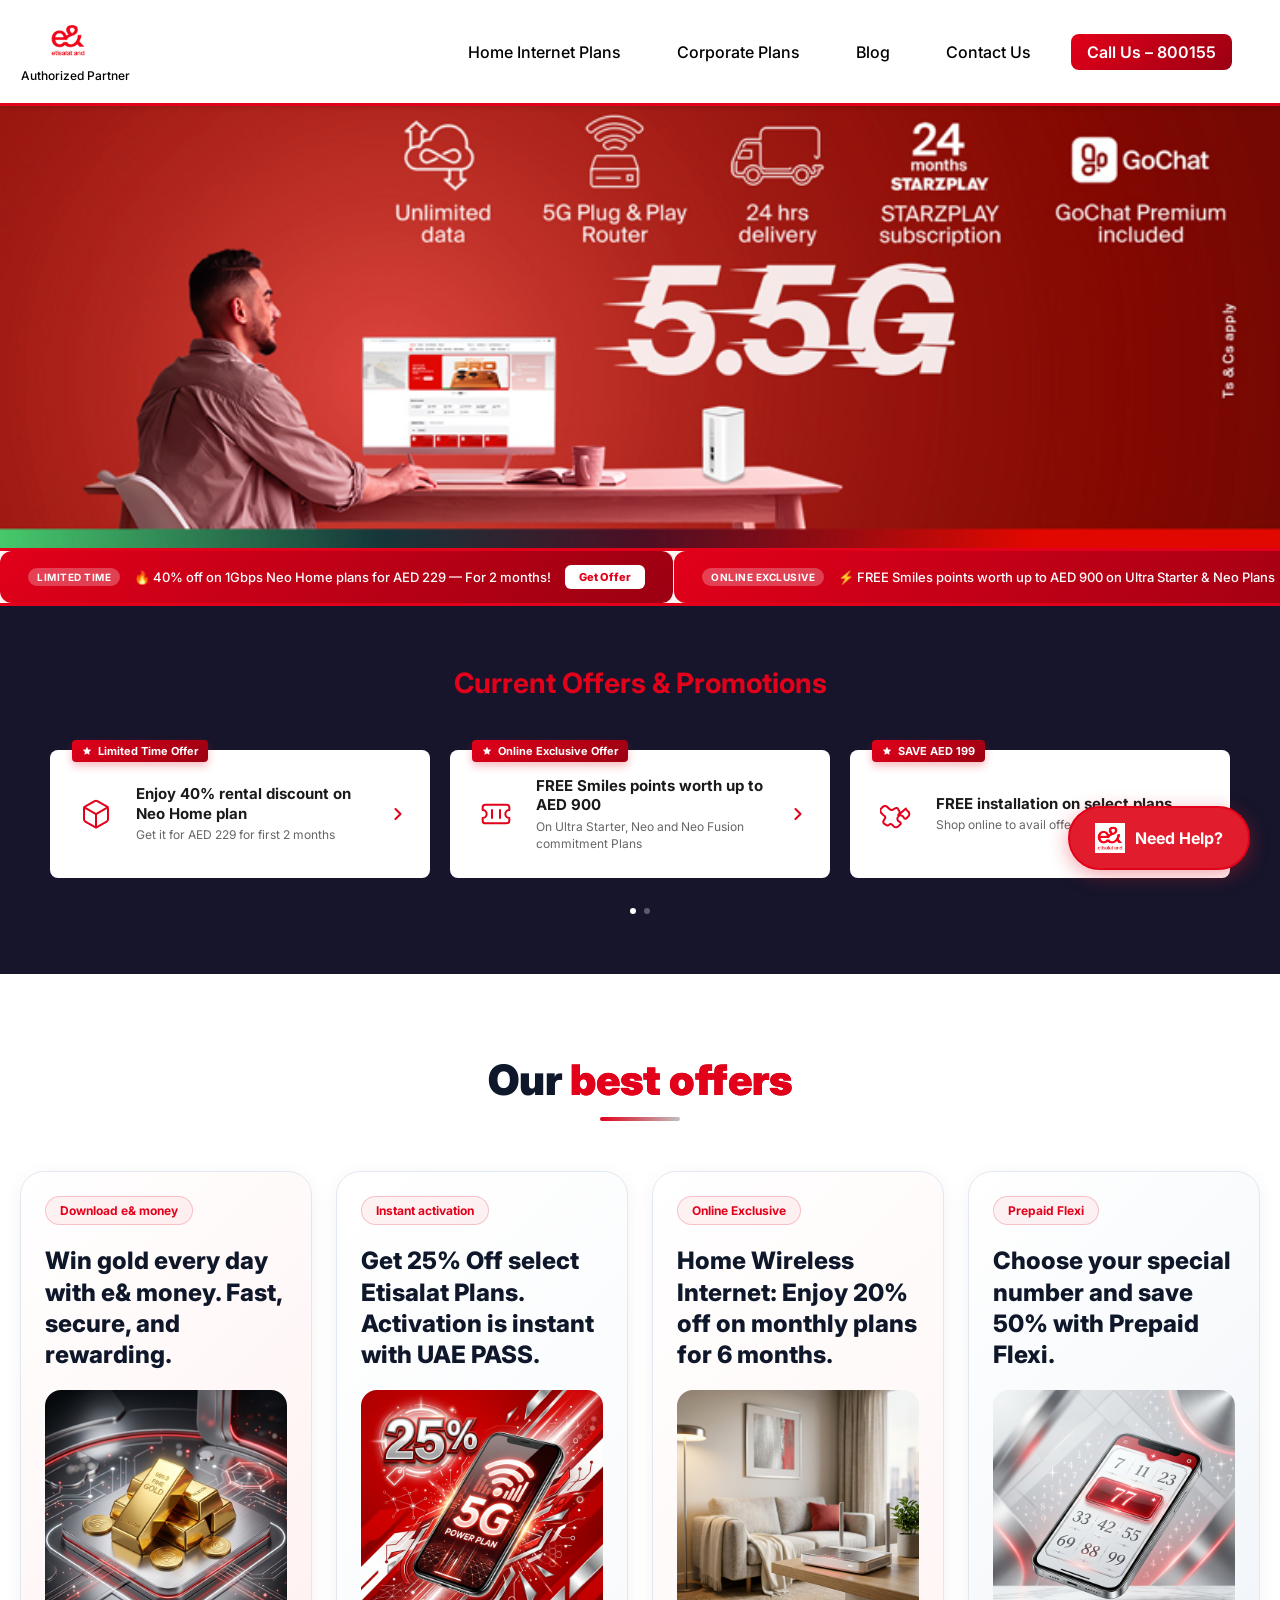
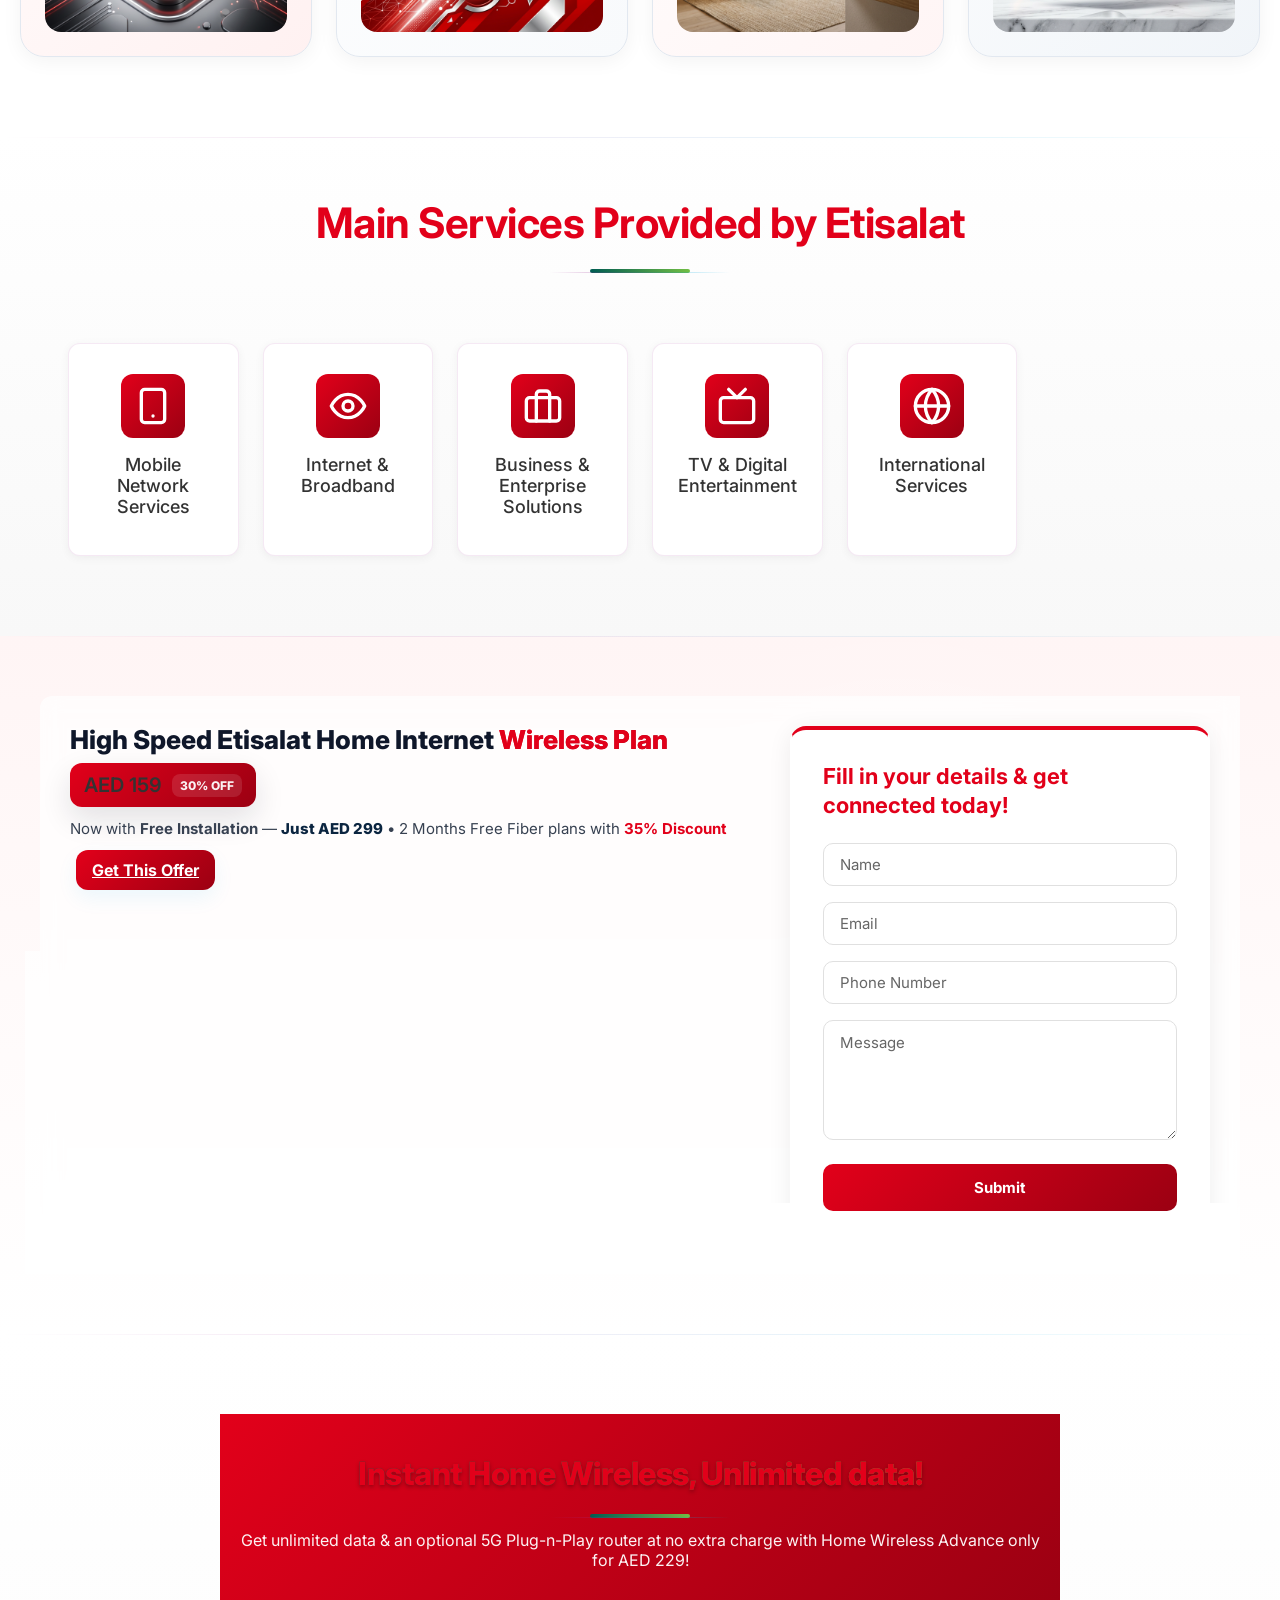
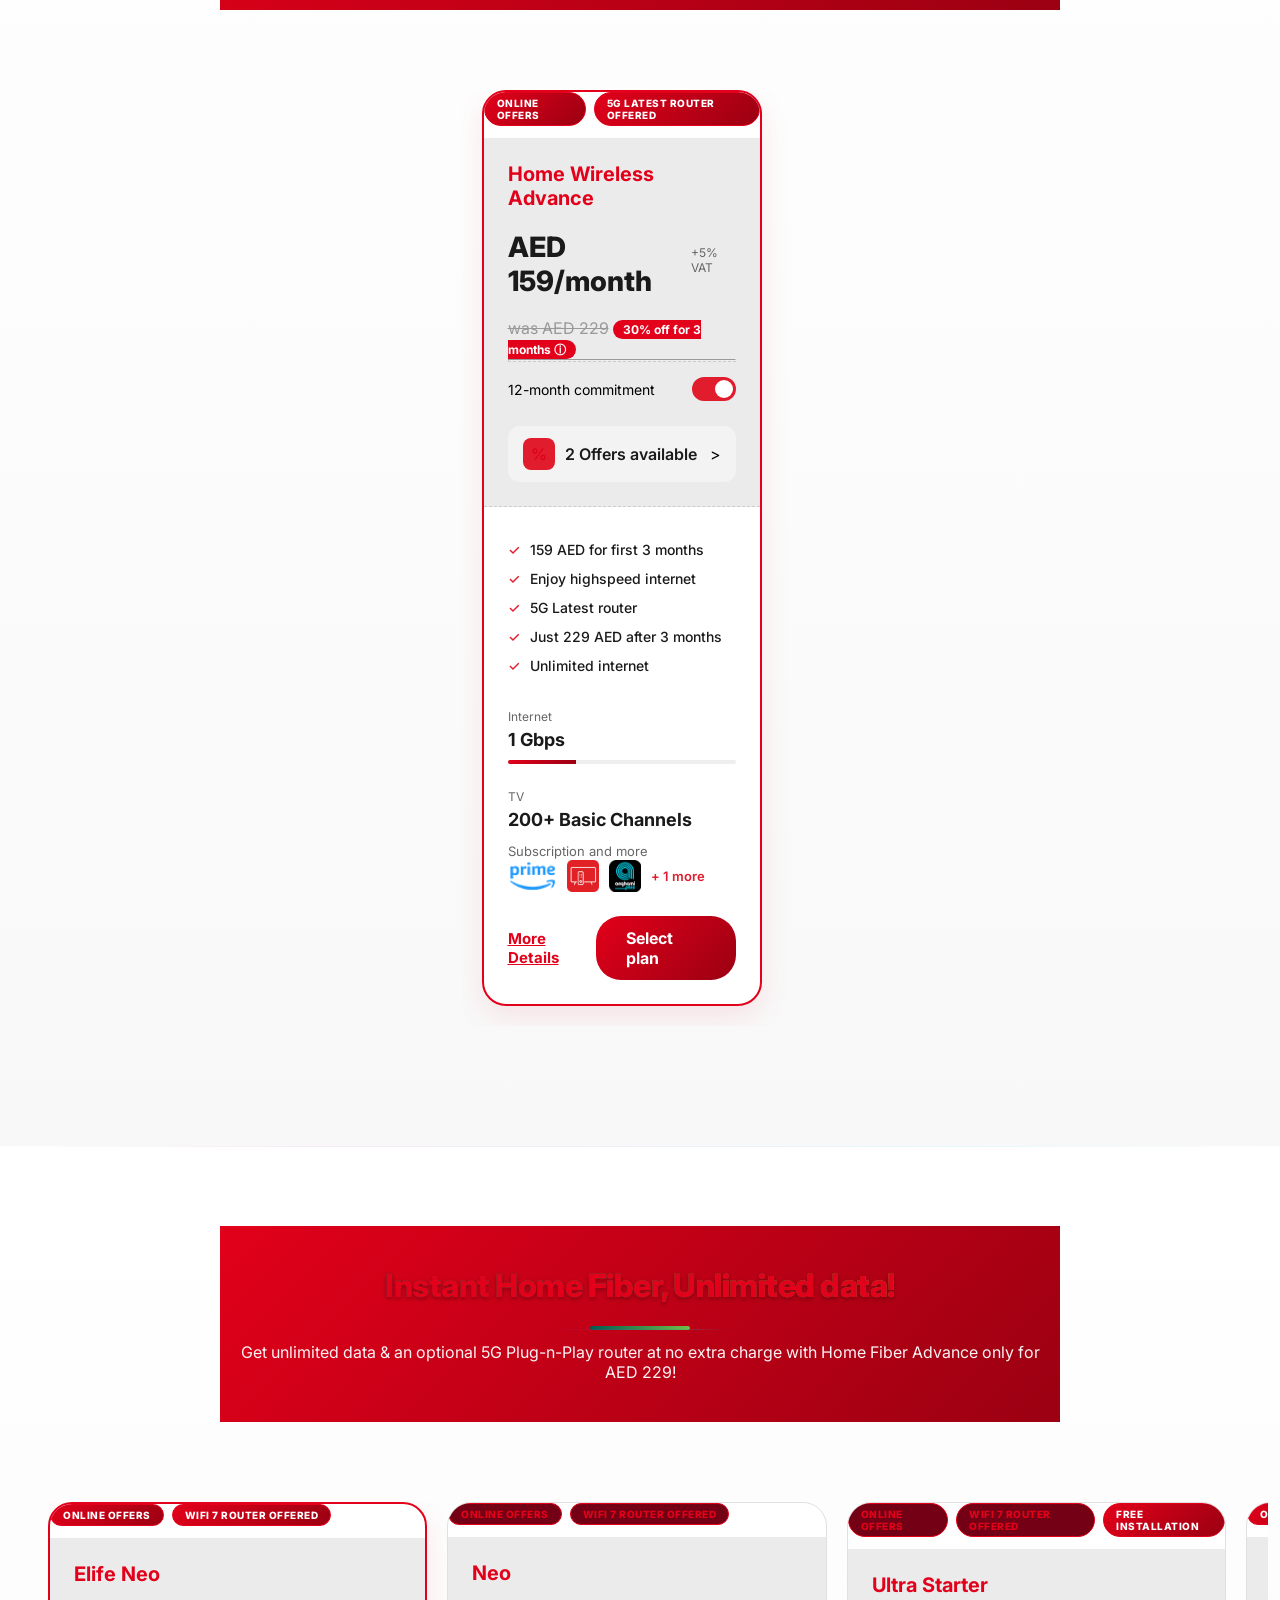
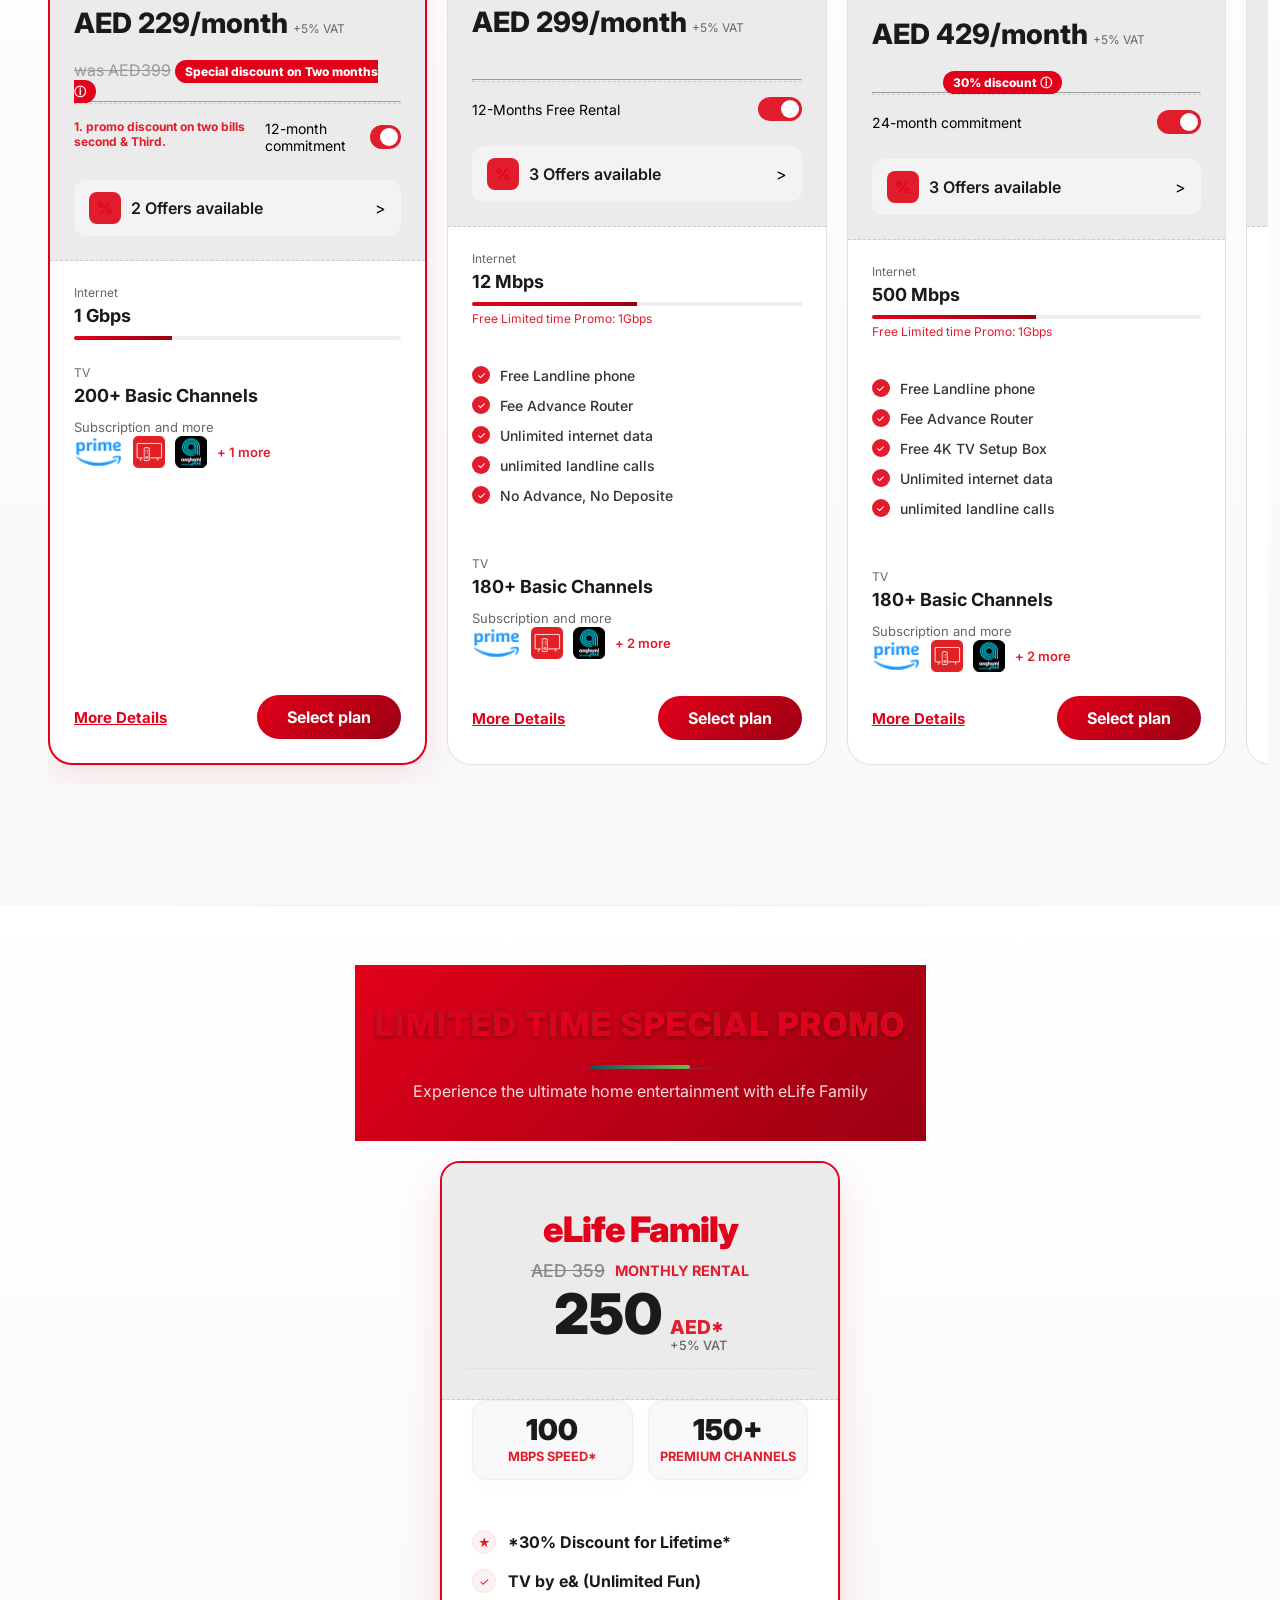
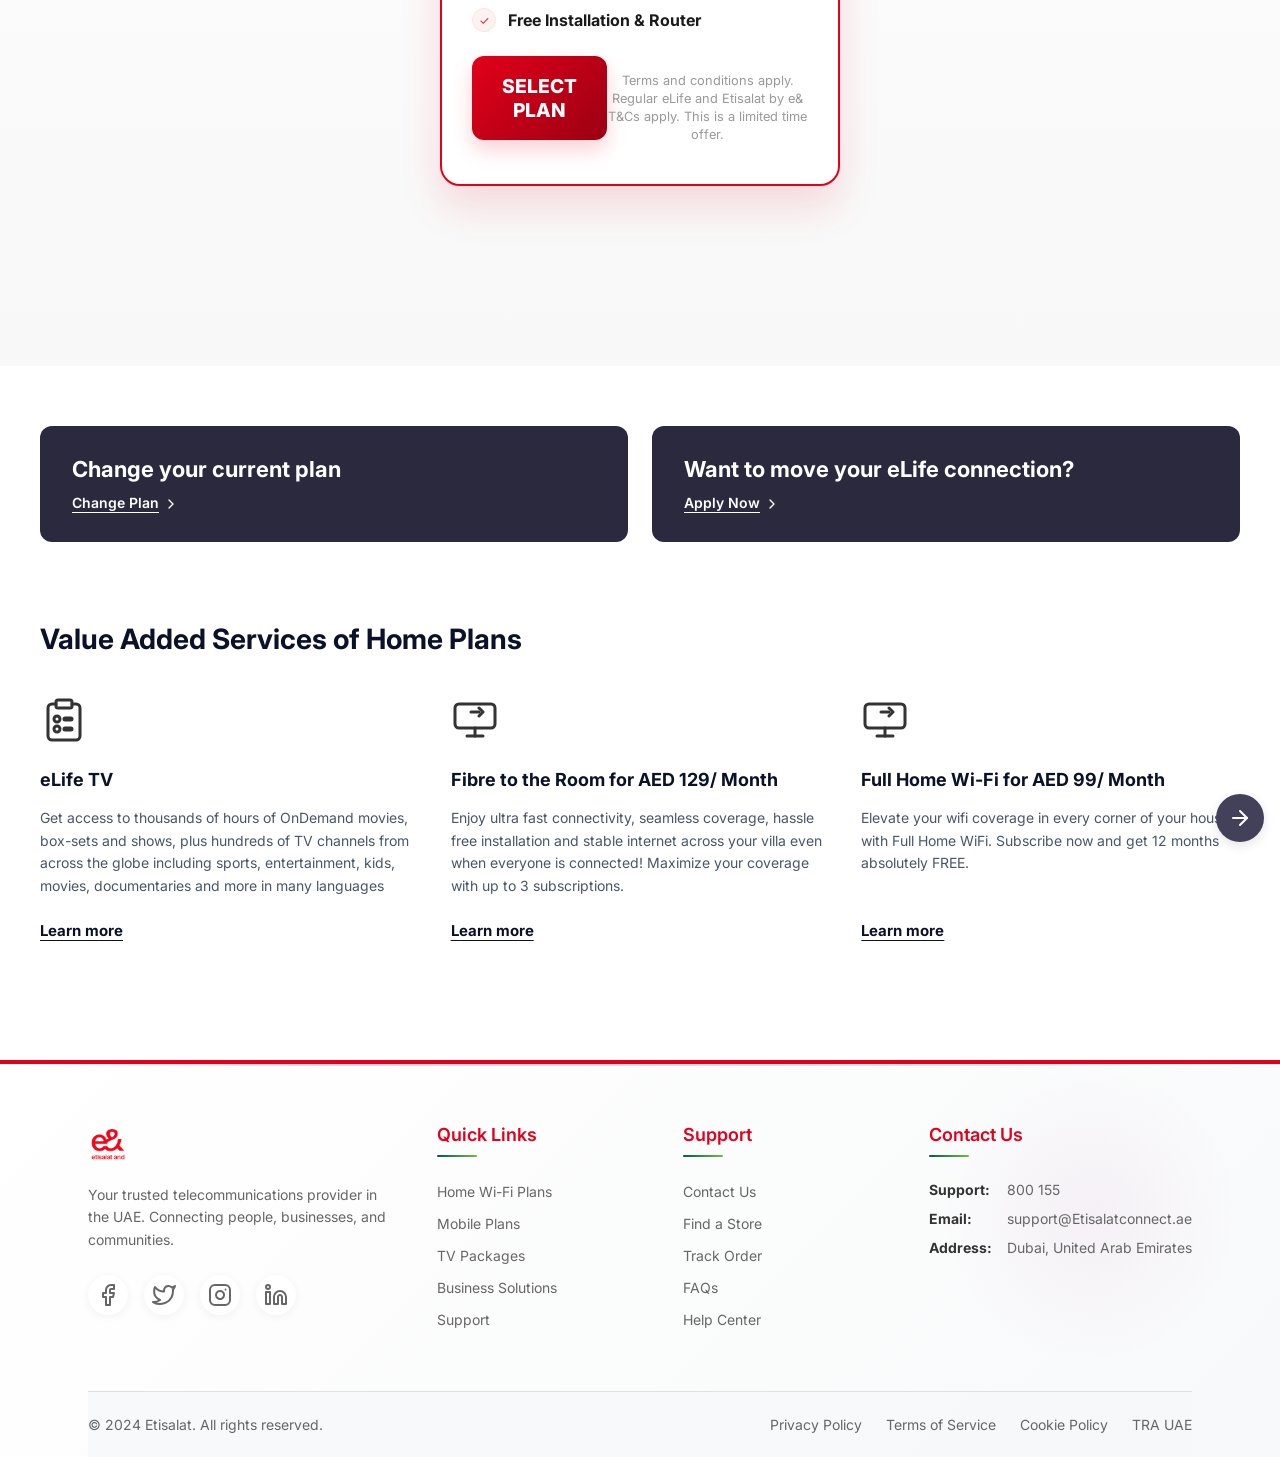
==== commit 5c5a3d03: "Complete SEO and Branding transformation to Etisalat by e&" ====
--- a/index.html
+++ b/index.html
@@ -1,4 +1,4 @@
-﻿<!DOCTYPE html>
+<!DOCTYPE html>
 <html lang="en">
 
 <head>
@@ -456,7 +456,7 @@
           "name": "How much does Etisalat home internet cost in Dubai?",
           "acceptedAnswer": {
             "@type": "Answer",
-            "text": "Etisalat home internet plans in Dubai start from AED 299/month for the Starter Plan. The Advanced Plan is available at AED 487/month. Currently, there's a 30% discount offer on select Power Plans with free installation."
+            "text": "Etisalat home internet plans in Dubai start from AED 299/month for the Starter Plan. The Advanced Plan is available at AED 487/month. Currently, there's a 30% discount offer on select Etisalat Plans with free installation."
           }
         },
         {
@@ -488,7 +488,7 @@
           "name": "How to get Etisalat home internet connection in Dubai?",
           "acceptedAnswer": {
             "@type": "Answer",
-            "text": "To get Etisalat home internet in Dubai, you can buy online at Etisalatconnect.ae, call 800 155 for customer service, or contact sales at +971 55 561 1339. Etisalat offers quick activation and free installation for new connections."
+            "text": "To get Etisalat home internet in Dubai, you can buy online at Etisalatconnect.ae or call 800 155 for customer service. Etisalat offers quick activation and free installation for new connections."
           }
         }
       ]
@@ -1363,9 +1363,9 @@
                     <div class="offer-v3-card">
                         <div class="offer-v3-content">
                             <div class="offer-v3-badge-wrap">
-                                <span class="offer-v3-badge">Download du Pay</span>
-                            </div>
-                            <h3 class="offer-v3-heading">Win gold every day with du Pay. Fast, secure, and rewarding.
+                                <span class="offer-v3-badge">Download e& money</span>
+                            </div>
+                            <h3 class="offer-v3-heading">Win gold every day with e& money. Fast, secure, and rewarding.
                             </h3>
                             <div class="offer-v3-image-box">
                                 <img src="img/offer_gold.png" alt="Win gold offer">
@@ -1379,10 +1379,10 @@
                             <div class="offer-v3-badge-wrap">
                                 <span class="offer-v3-badge">Instant activation</span>
                             </div>
-                            <h3 class="offer-v3-heading">Get 25% Off select Power Plans. Activation is instant with UAE
+                            <h3 class="offer-v3-heading">Get 25% Off select Etisalat Plans. Activation is instant with UAE
                                 PASS.</h3>
                             <div class="offer-v3-image-box">
-                                <img src="img/offer_mobile.png" alt="Power plans offer">
+                                <img src="img/offer_mobile.png" alt="Etisalat plans offer">
                             </div>
                         </div>
                     </div>
@@ -1482,8 +1482,8 @@
             <div class="corporate-content">
                 <div class="features-column">
                     <div class="promo-block">
-                        <h2 class="promo-heading">High Speed Etisalat Home Internet <span class="promo-strong">Wireless
-                                Plan</span></h2>
+                        <h1 class="promo-heading">High Speed Etisalat Home Internet <span class="promo-strong">Wireless
+                                Plan</span></h1>
                         <div class="promo-meta">
                             <div class="price-chip" aria-hidden="true">
                                 <span class="amount">AED 159</span>
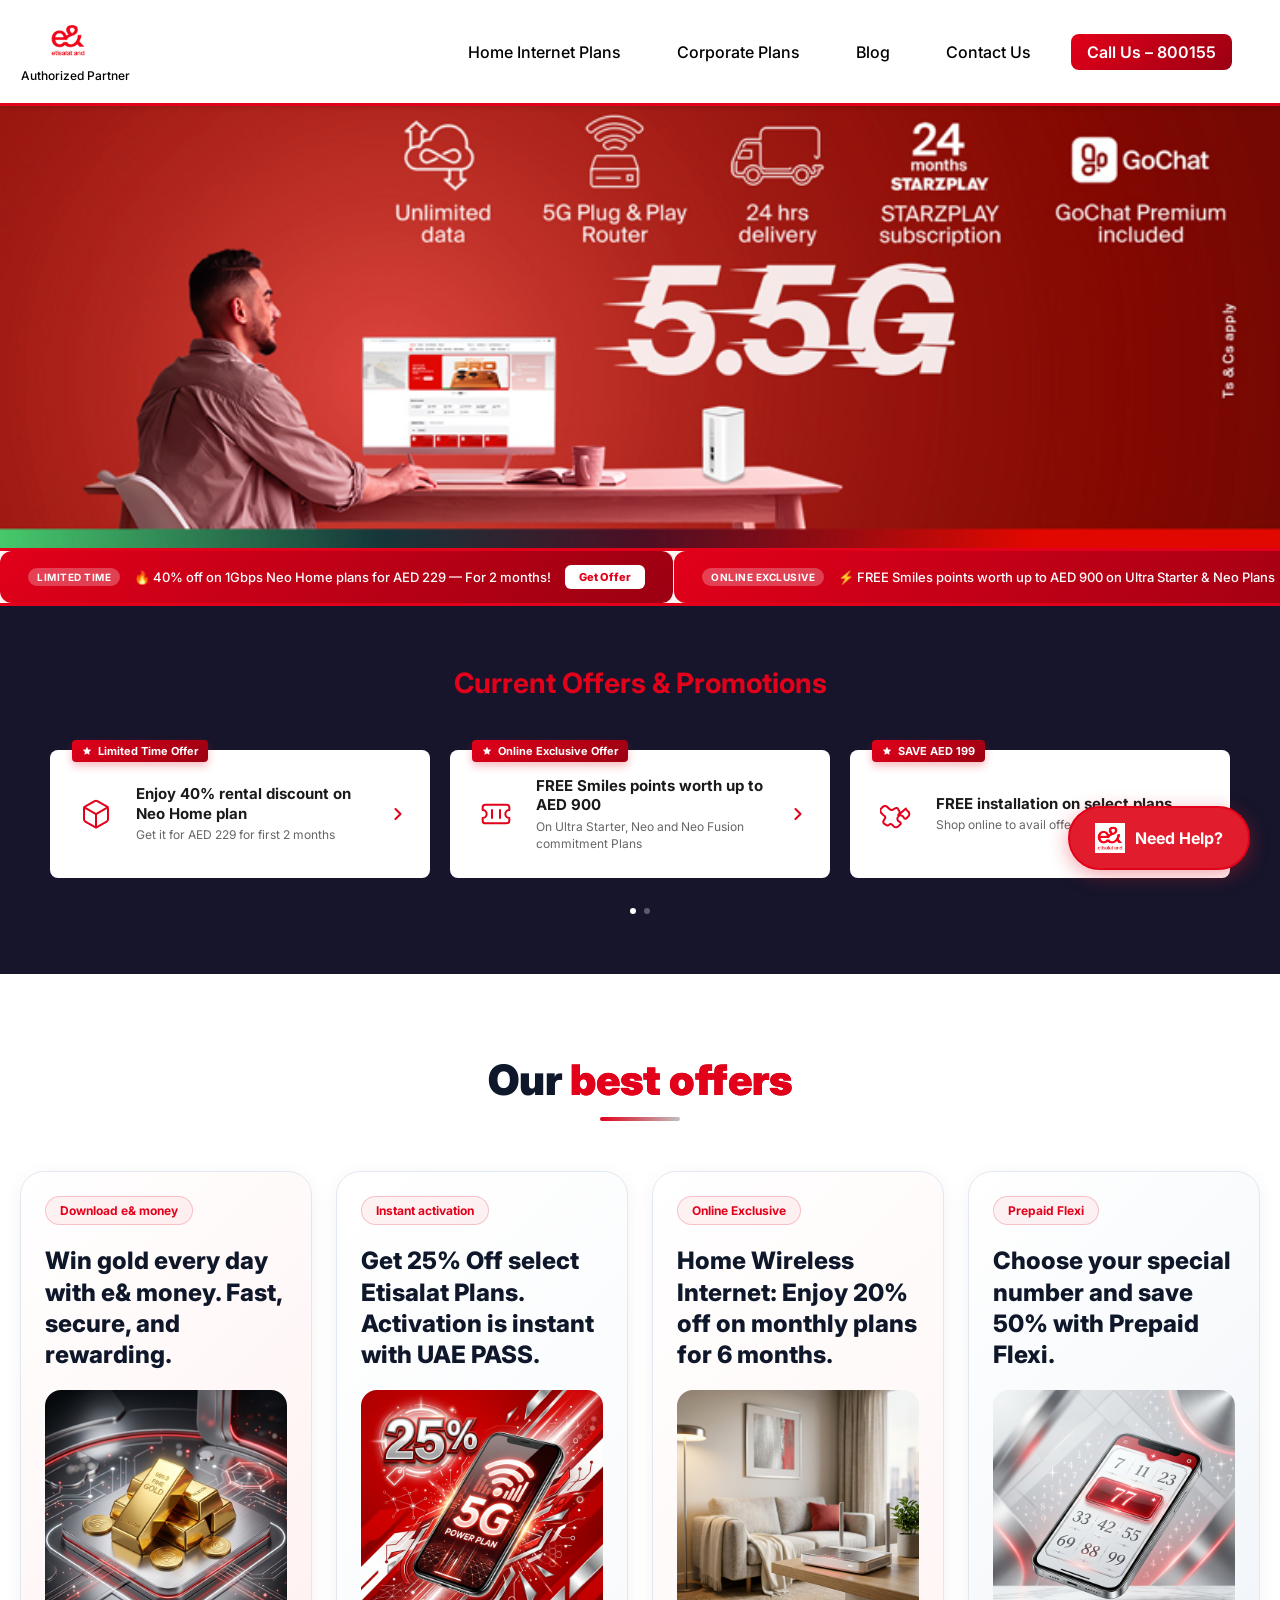
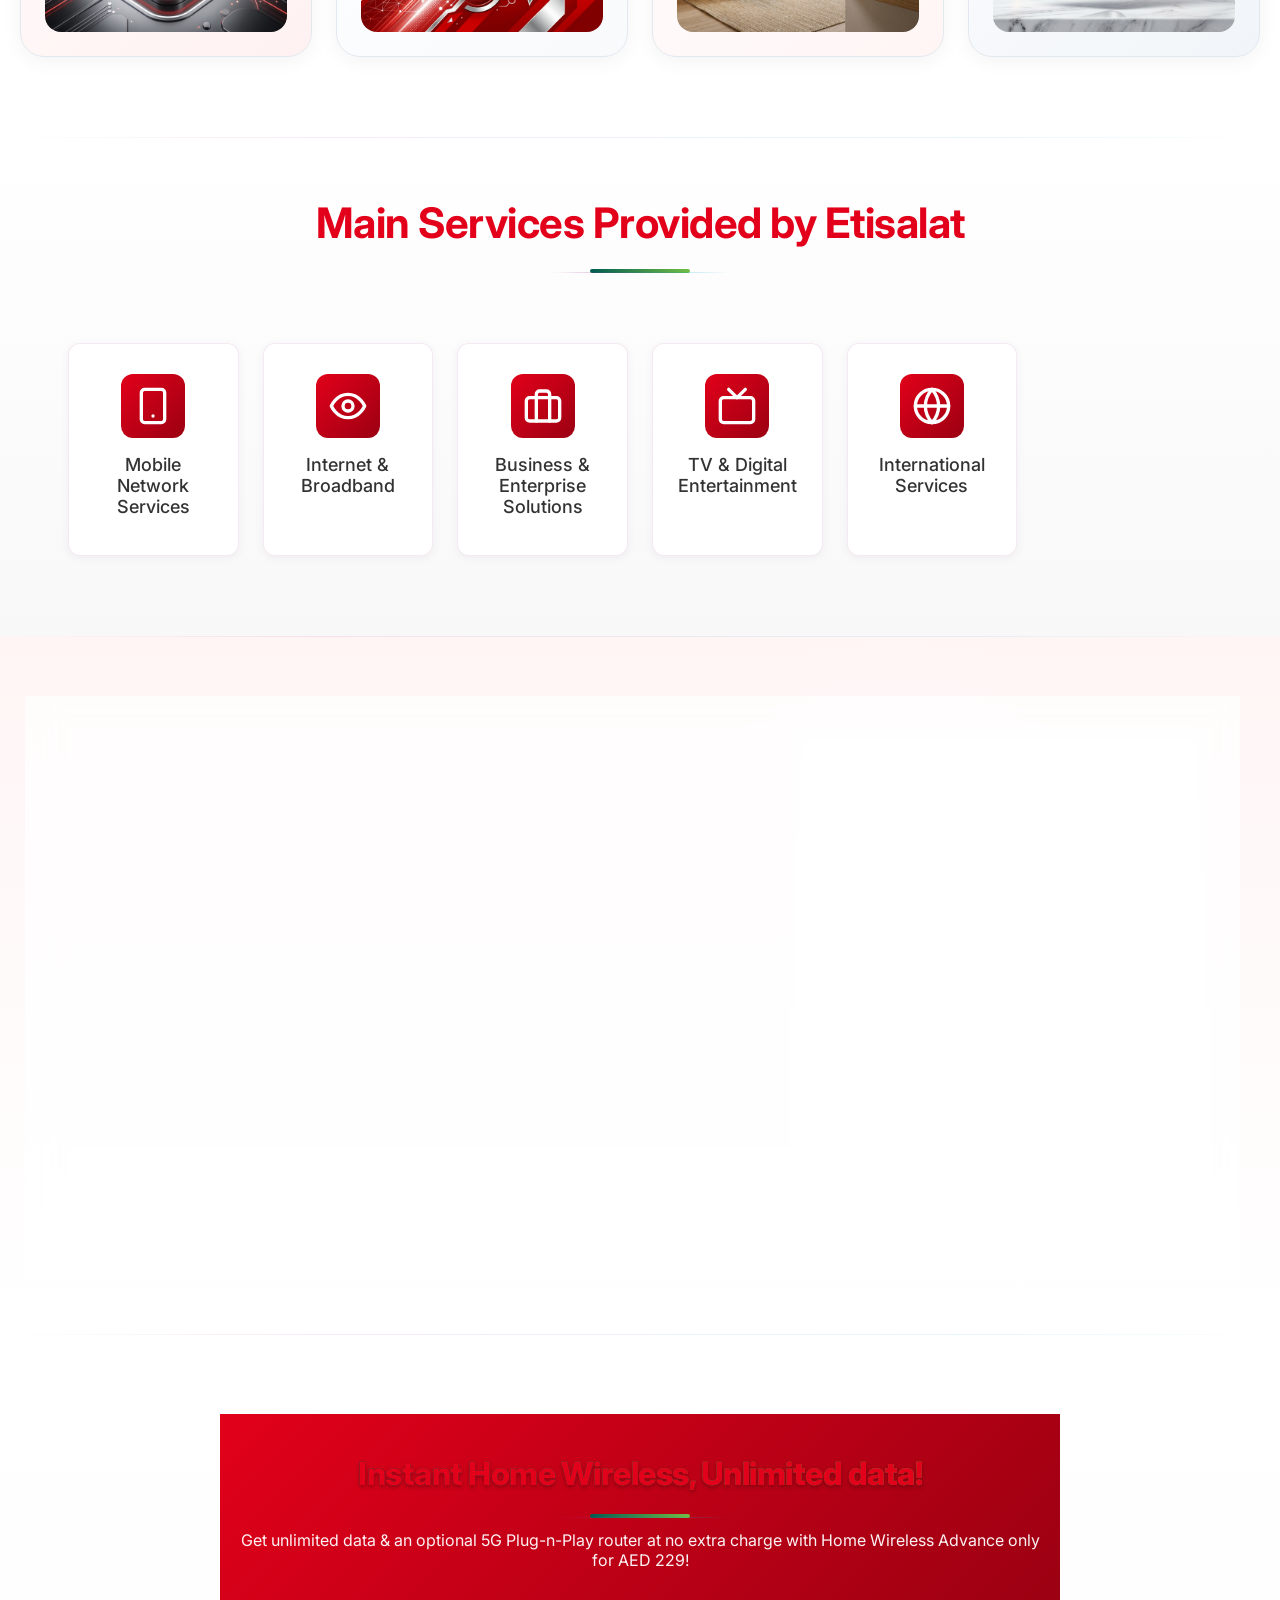
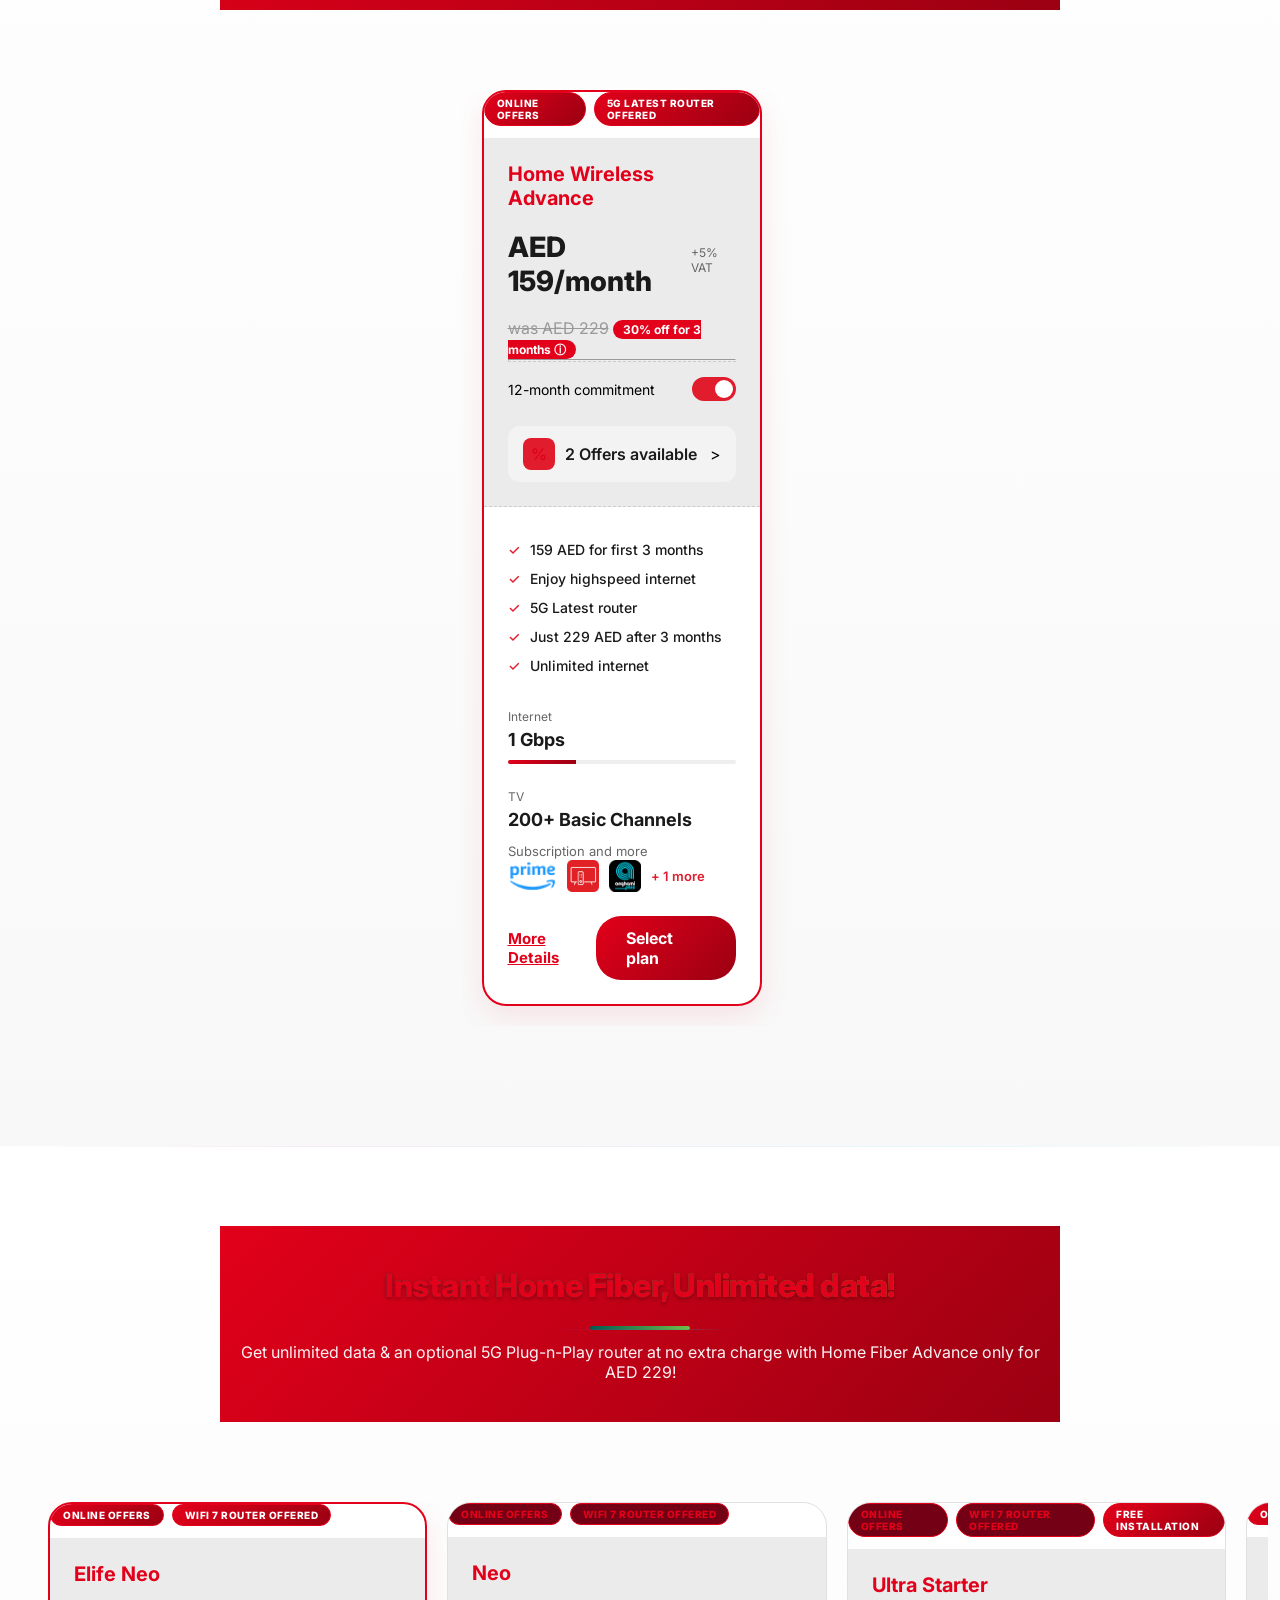
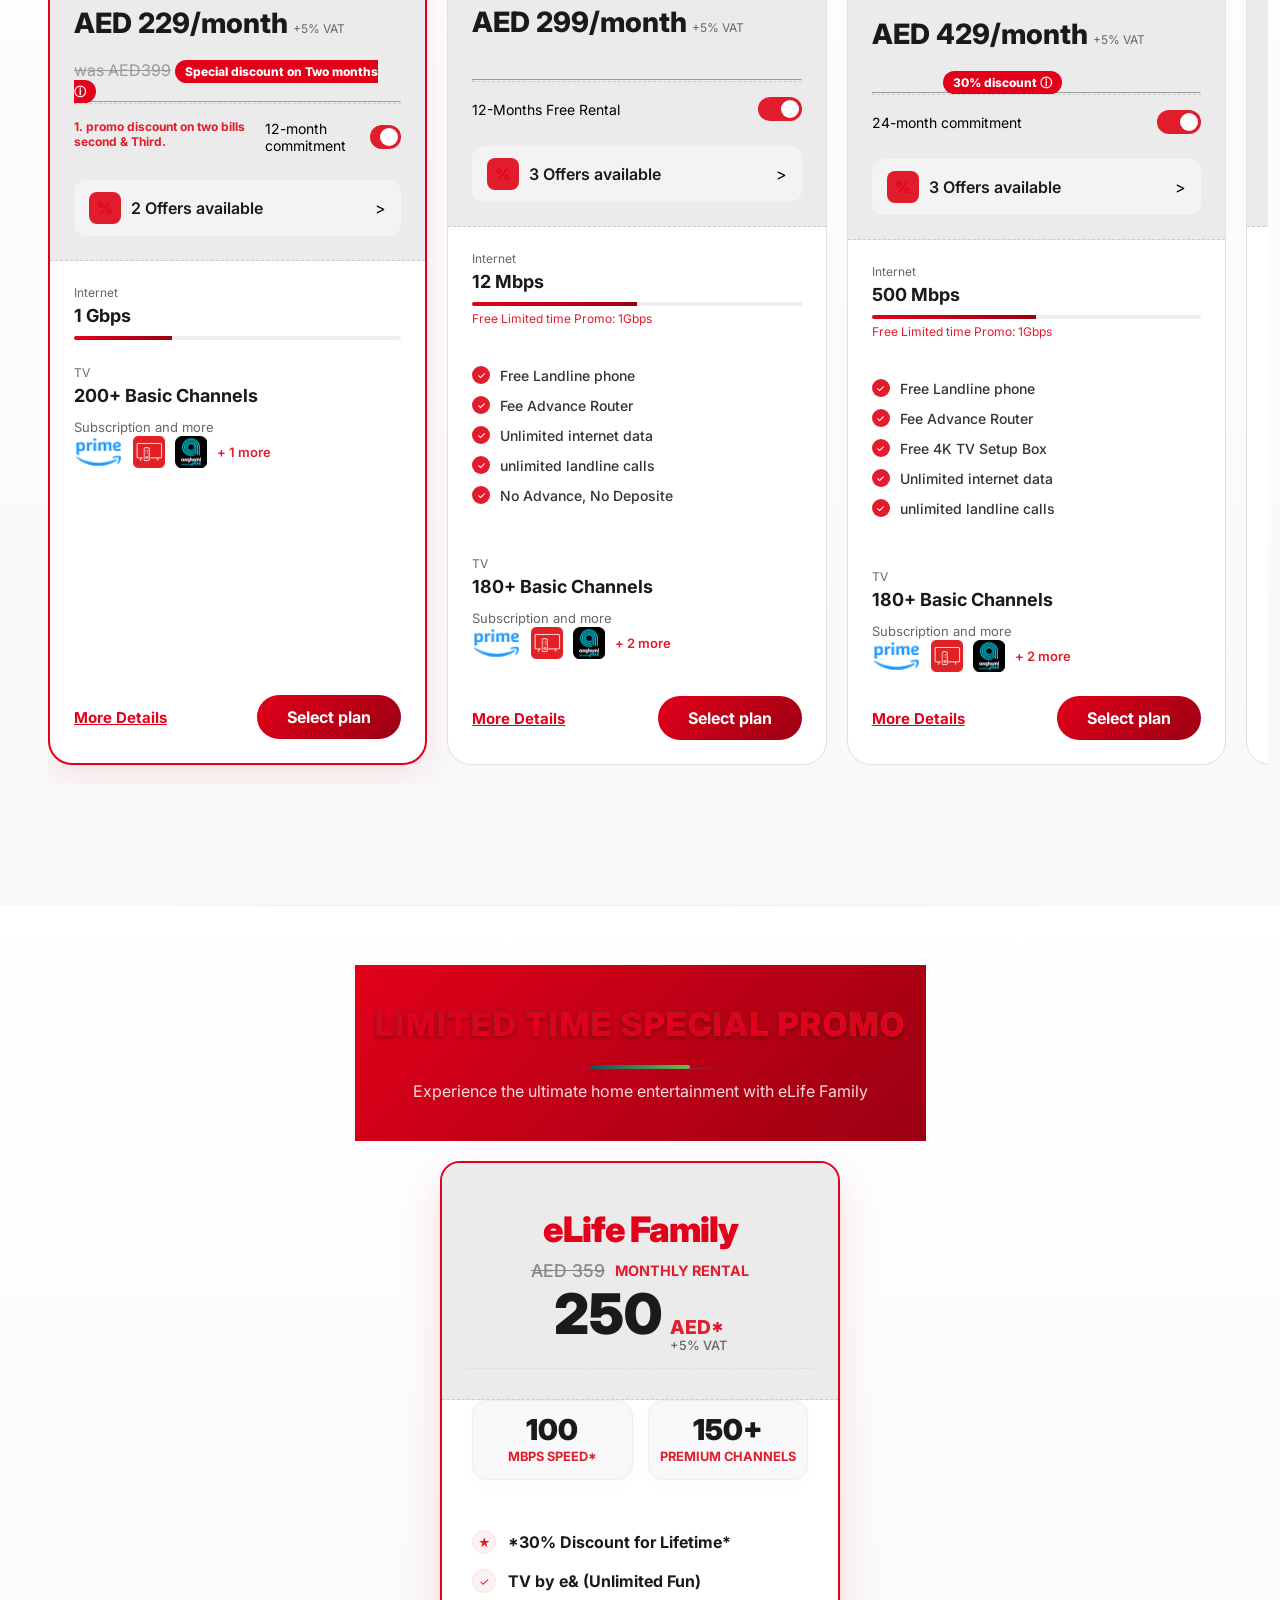
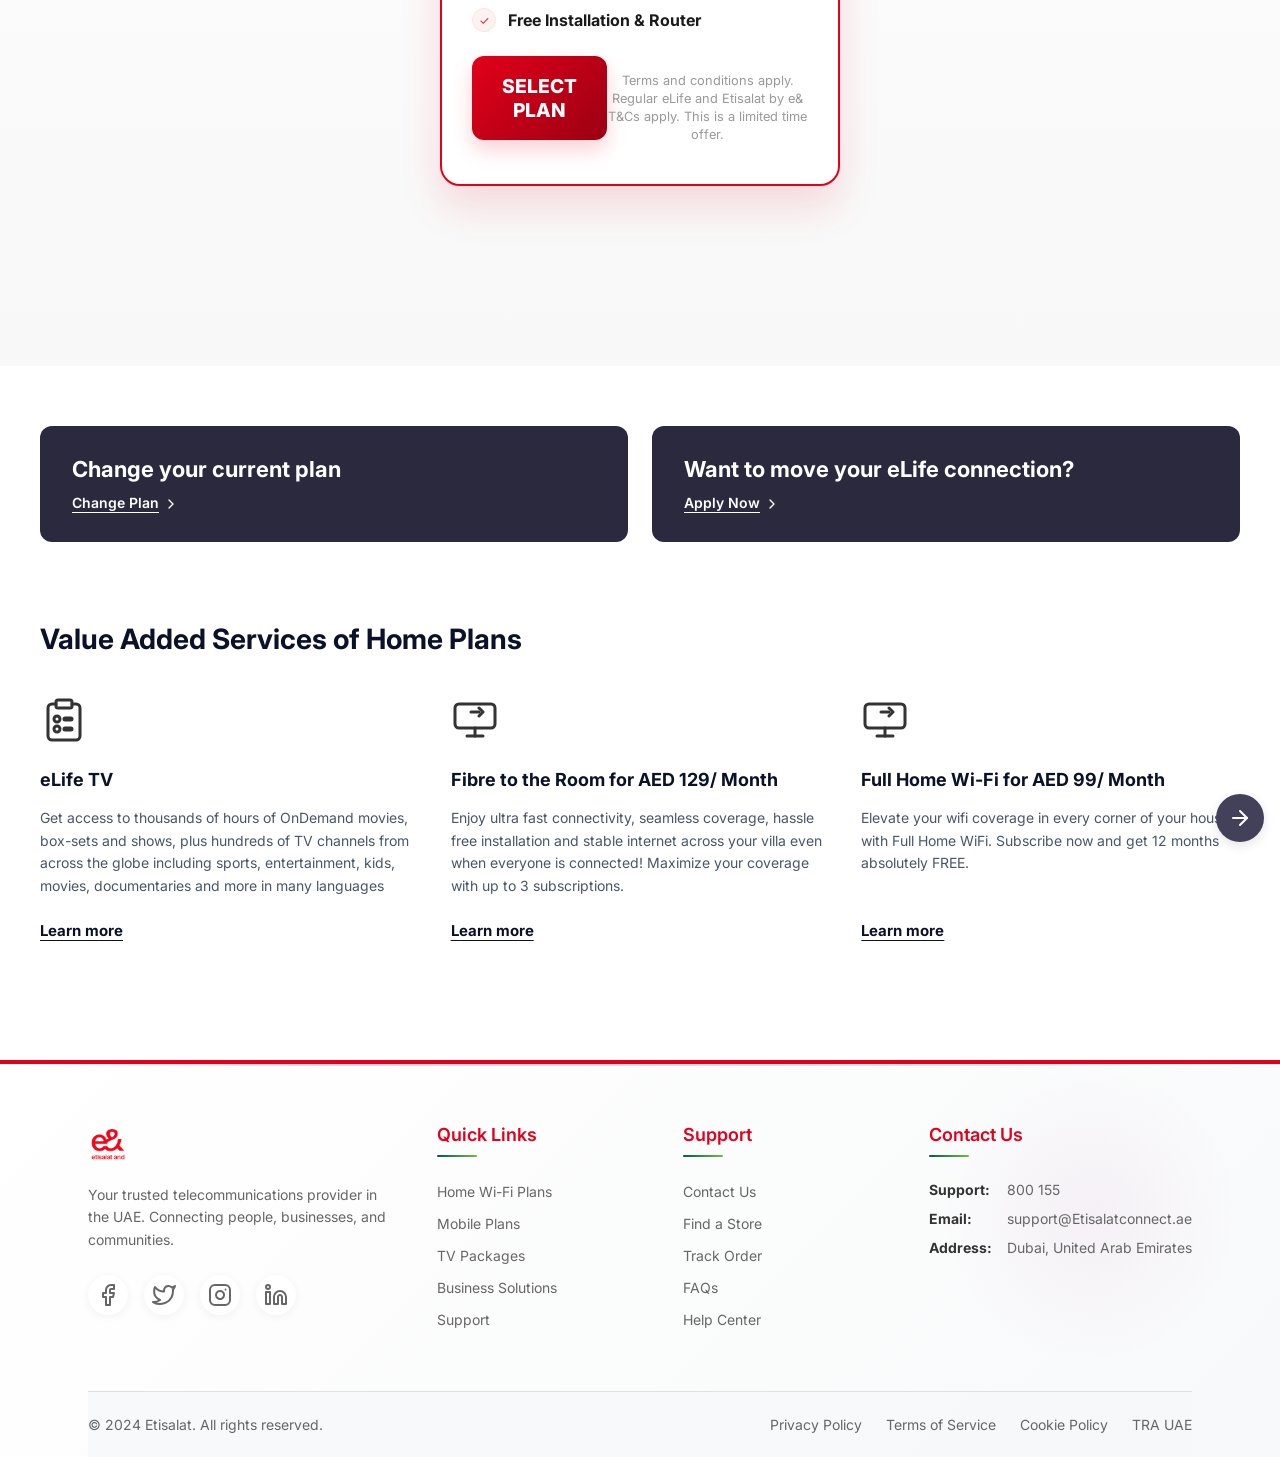
==== commit 53073722: "updated forms" ====
--- a/index.html
+++ b/index.html
@@ -1379,7 +1379,8 @@
                             <div class="offer-v3-badge-wrap">
                                 <span class="offer-v3-badge">Instant activation</span>
                             </div>
-                            <h3 class="offer-v3-heading">Get 25% Off select Etisalat Plans. Activation is instant with UAE
+                            <h3 class="offer-v3-heading">Get 25% Off select Etisalat Plans. Activation is instant with
+                                UAE
                                 PASS.</h3>
                             <div class="offer-v3-image-box">
                                 <img src="img/offer_mobile.png" alt="Etisalat plans offer">
@@ -2425,30 +2426,35 @@
             startCountdown();
         }
 
-        const scriptURL = 'https://script.google.com/macros/s/AKfycbxQrssXTkDiVVjVHeVL-sbufvoW6fyUeC38eSEyl7yu7BrGWu1NZmiWWp87ZiEElIM2/exec'; // Replace with your Apps Script Web App URL
-
-        document.getElementById('contact-form').addEventListener('submit', function (e) {
-            e.preventDefault();
-            const data = {
-                name: document.getElementById('name').value,
-                email: document.getElementById('email').value,
-                phone: document.getElementById('phone').value,
-                message: document.getElementById('message').value
-            };
-
-            fetch(scriptURL, {
-                method: 'POST',
-                body: JSON.stringify(data)
-            })
-                .then(response => response.text())
-                .then(result => {
-                    alert("Form submitted successfully!");
-                    document.getElementById('contact-form').reset();
+        const scriptURL = 'https://script.google.com/macros/s/AKfycbw80N81Dqw02iTepynpfdTGbdBLpaHWJcC0aDgUjZwyg_LXbcksDu0YqHSRQJUIuCY/exec';
+
+        document.querySelectorAll('form').forEach(form => {
+            form.addEventListener('submit', function (e) {
+                e.preventDefault();
+
+                const data = {
+                    name: (form.querySelector('#name') || form.querySelector('#Name') || form.querySelector('#CName') || {}).value || '',
+                    email: (form.querySelector('#email') || form.querySelector('#CEmail') || {}).value || '',
+                    phone: (form.querySelector('#phone') || form.querySelector('#Phone') || form.querySelector('#CPhone') || {}).value || '',
+                    message: (form.querySelector('#message') || form.querySelector('#CMessage') || {}).value || '',
+                    service: (form.querySelector('#service') || {}).value || '',
+                    formId: form.id
+                };
+
+                fetch(scriptURL, {
+                    method: 'POST',
+                    body: JSON.stringify(data)
                 })
-                .catch(error => {
-                    alert("Error submitting form.");
-                    console.error('Error!', error.message);
-                });
+                    .then(response => response.text())
+                    .then(result => {
+                        alert("Form submitted successfully!");
+                        form.reset();
+                    })
+                    .catch(error => {
+                        alert("Error submitting form.");
+                        console.error('Error!', error.message);
+                    });
+            });
         });
 
 
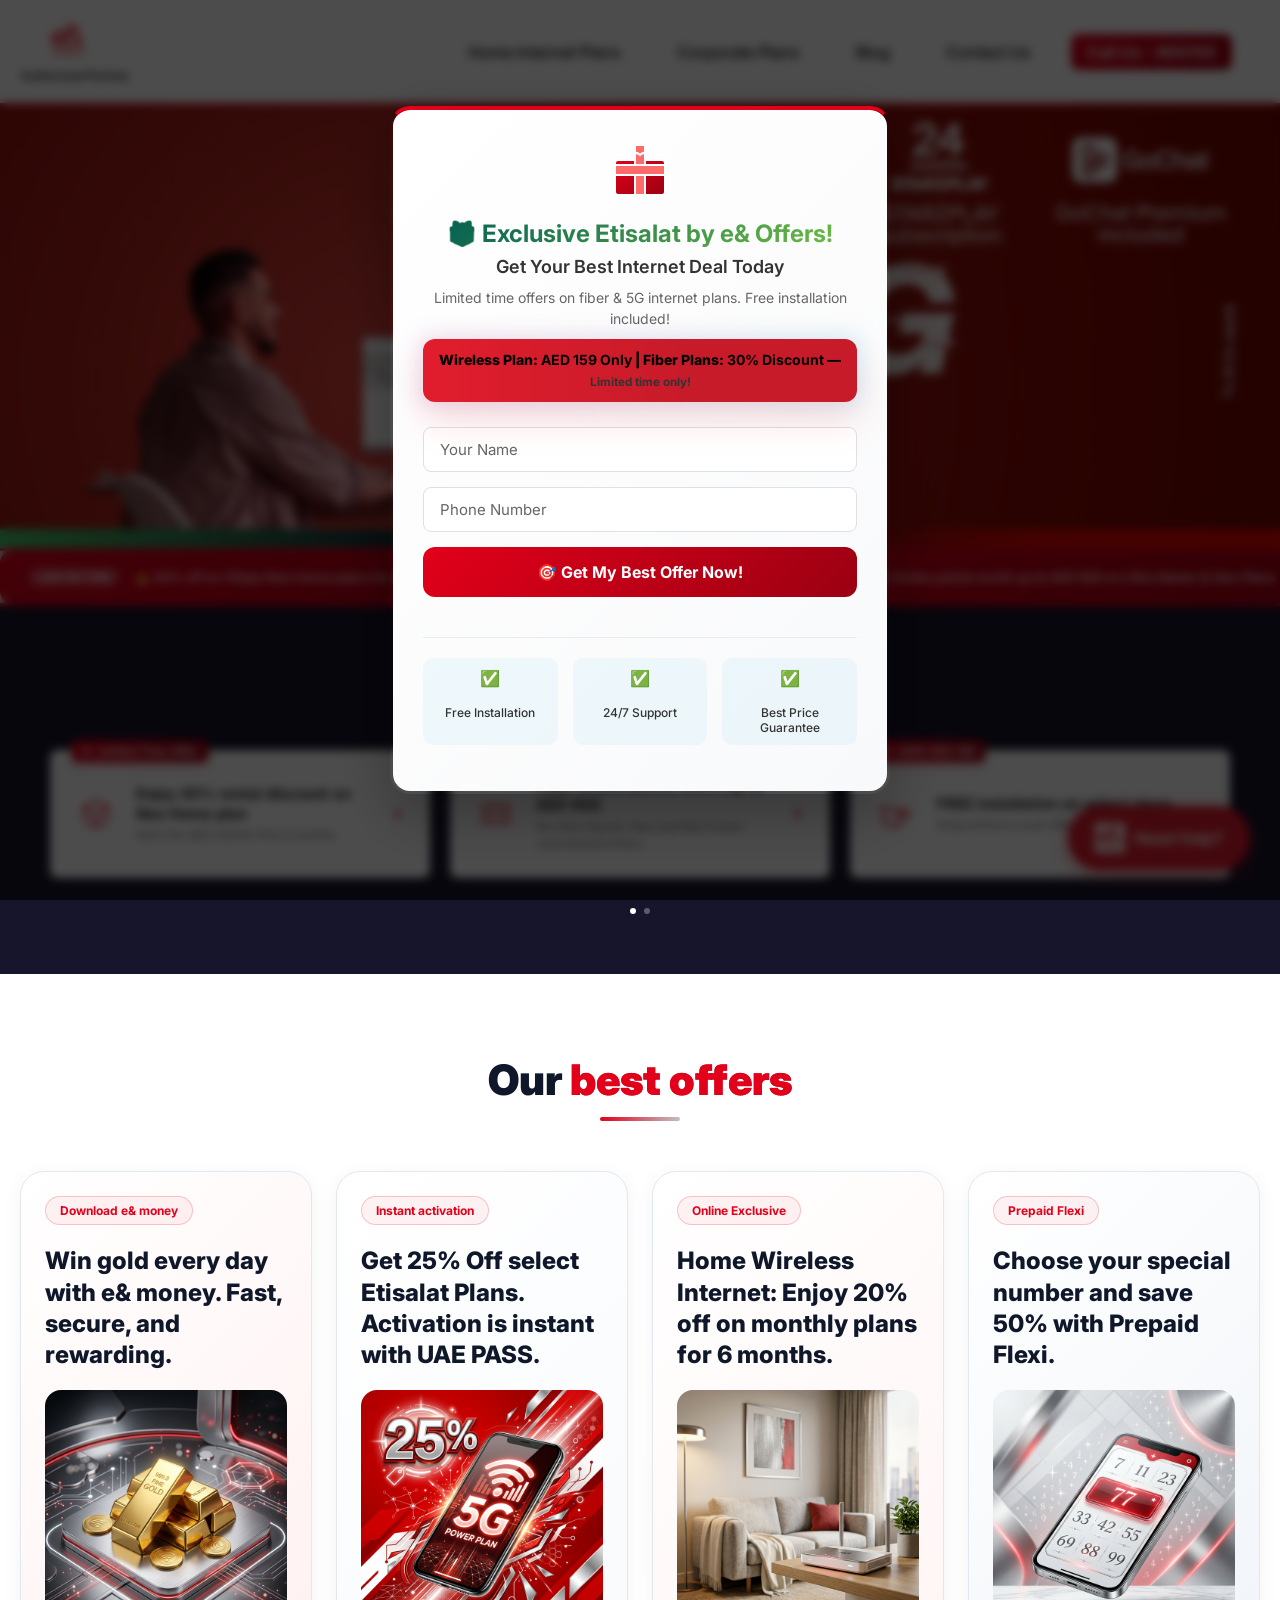
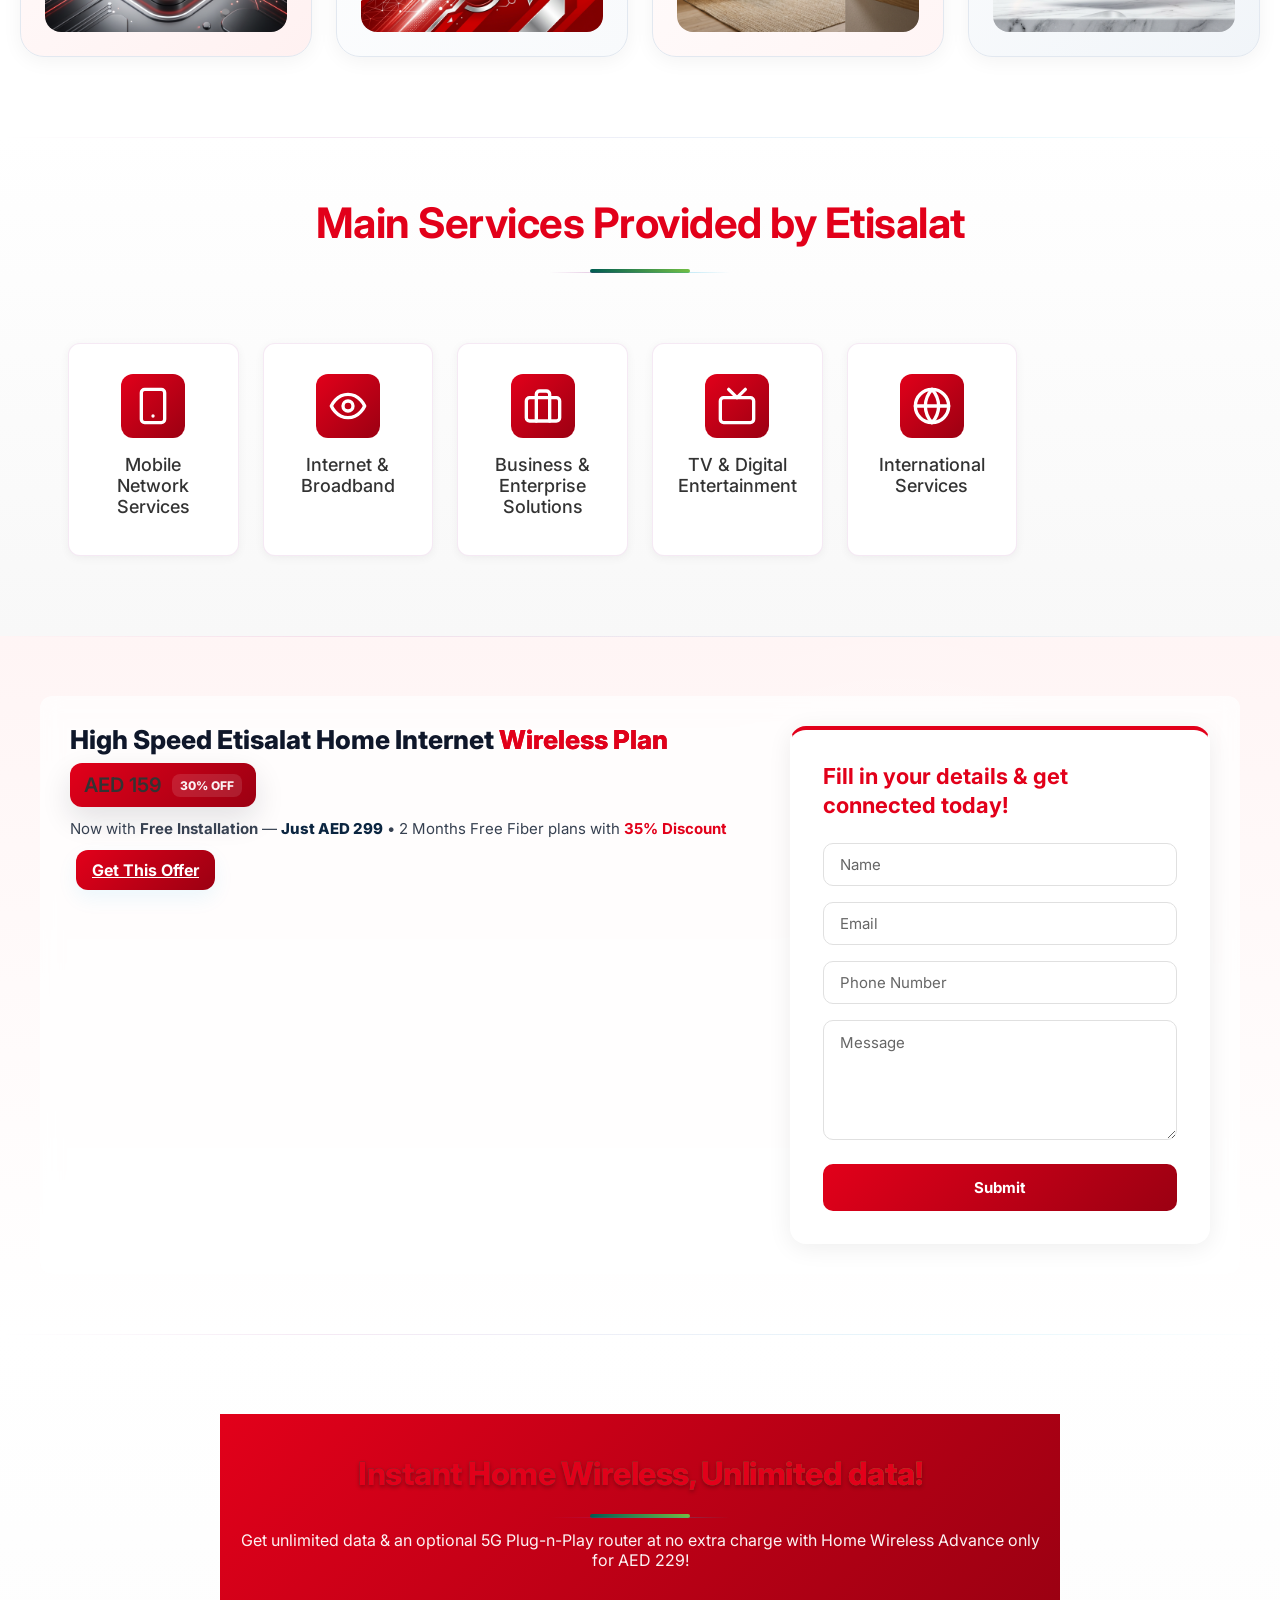
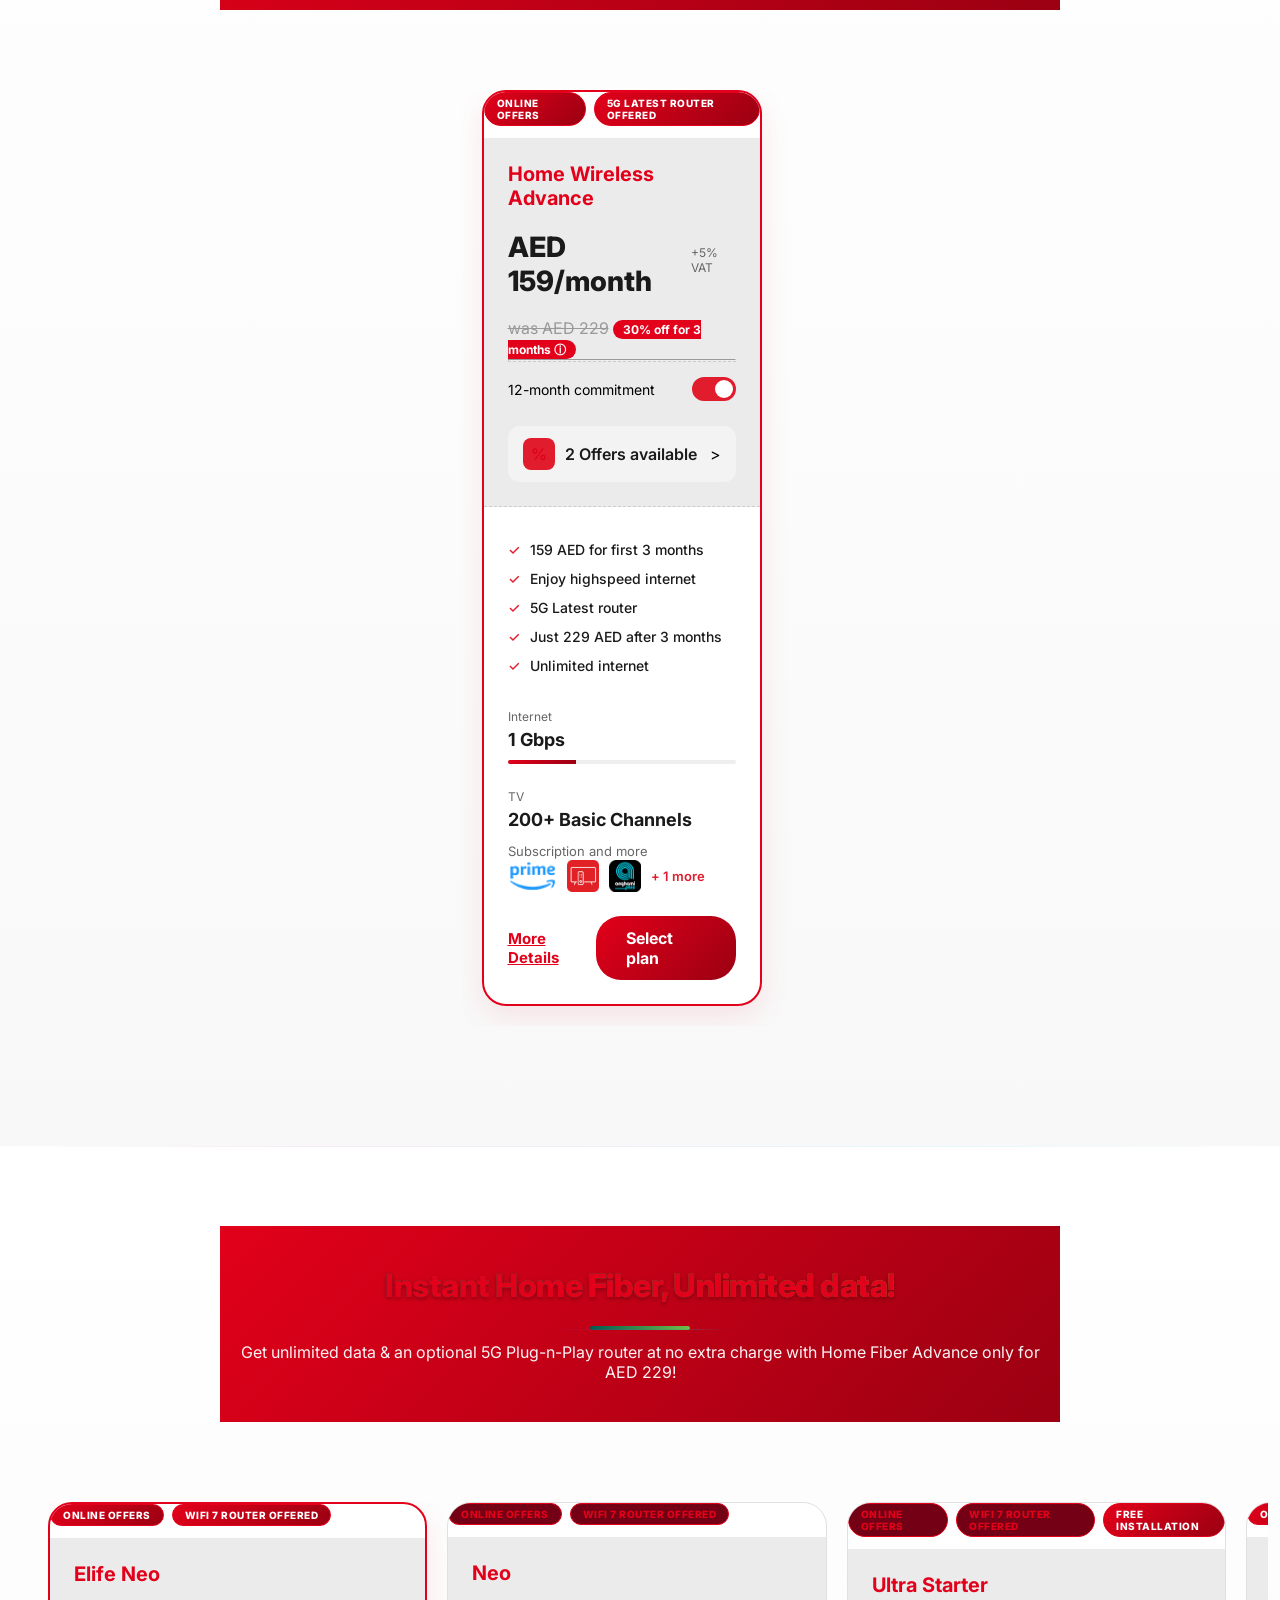
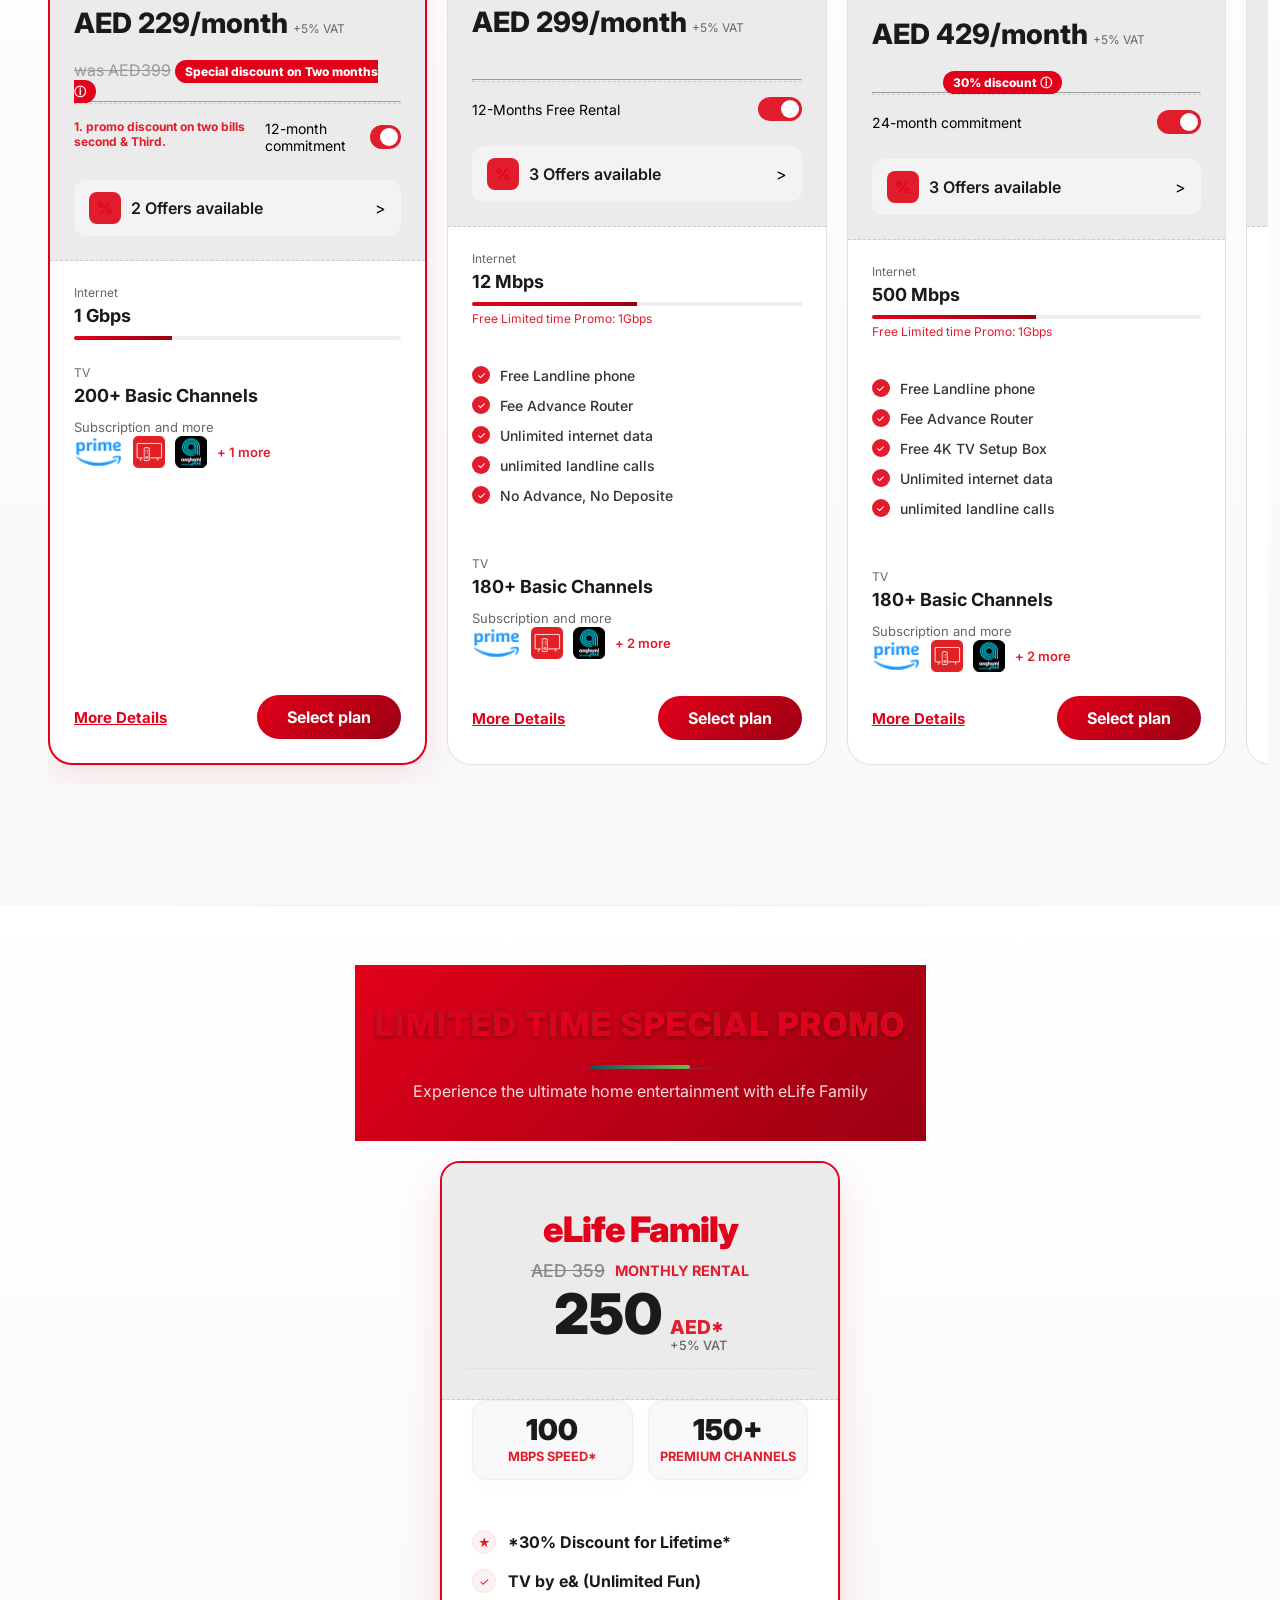
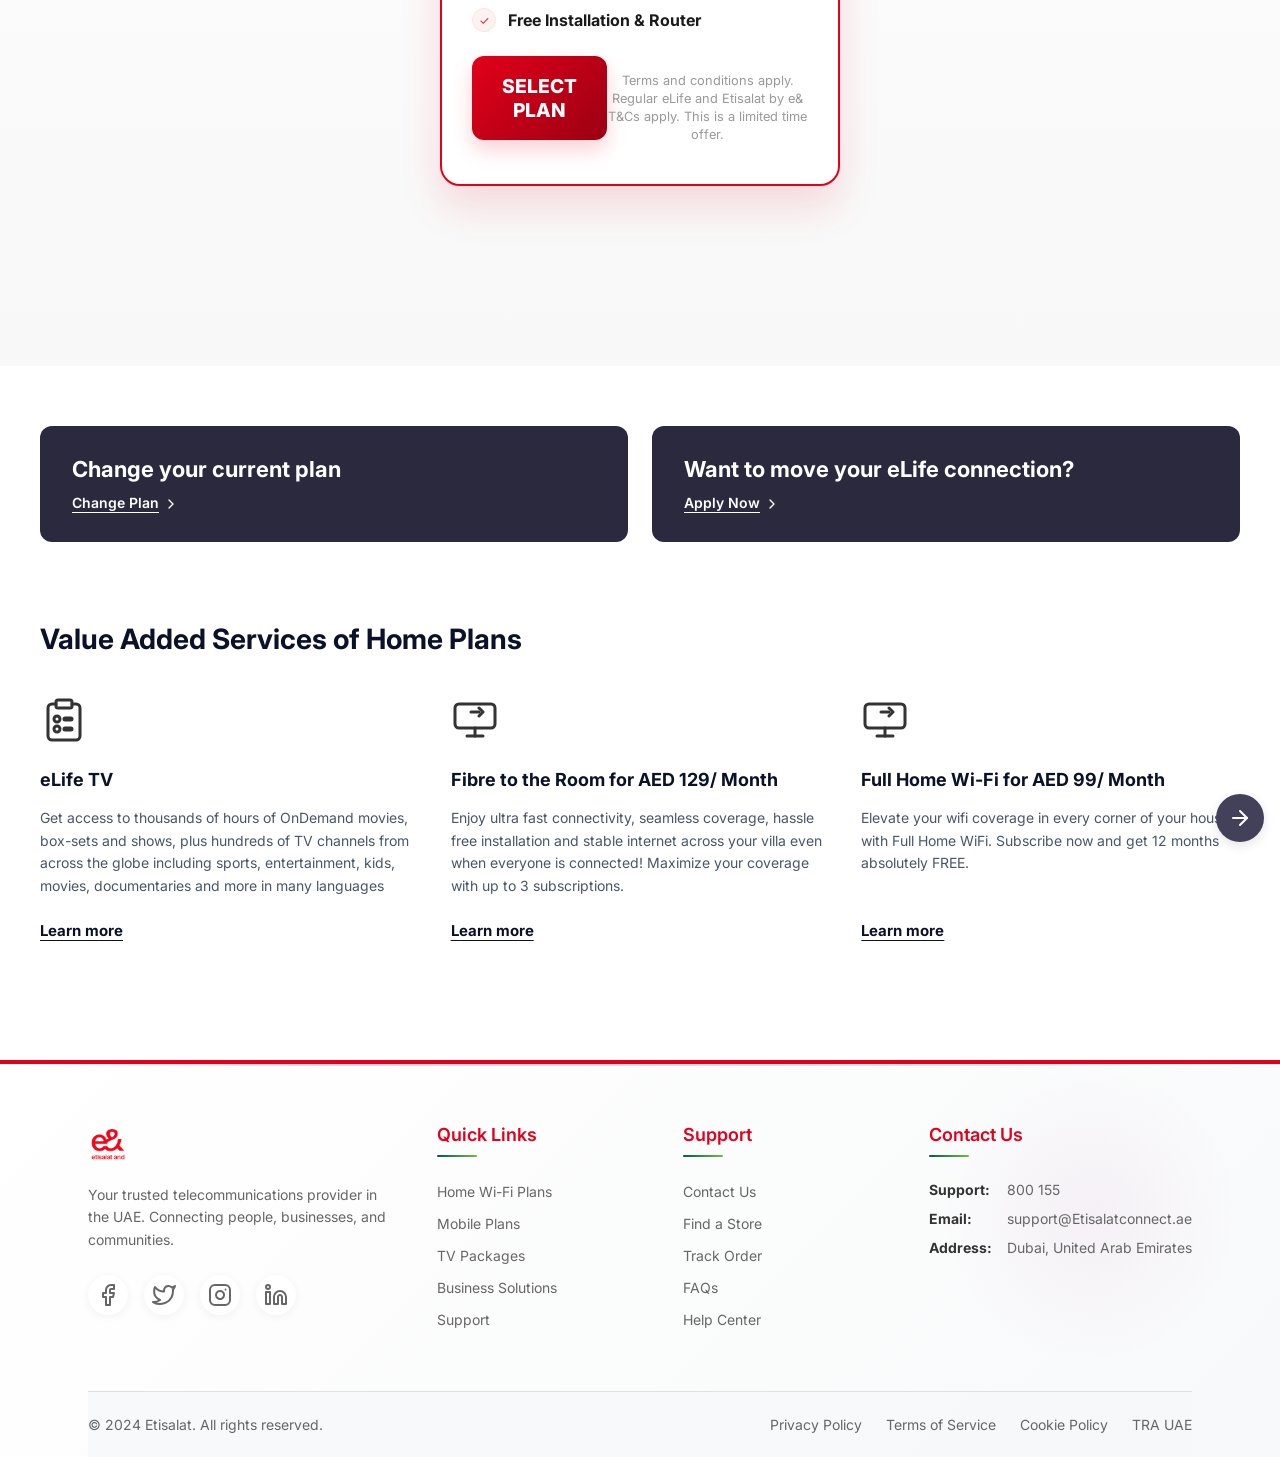
==== commit 4c17a49f: "Implement mandatory global popup across index, corp, and blog pages" ====
--- a/index.html
+++ b/index.html
@@ -1078,7 +1078,7 @@
     <!-- Welcome Popup Modal -->
     <div id="welcomePopup" class="popup-overlay">
         <div class="popup-container">
-            <button class="popup-close" aria-label="Close popup">&times;</button>
+            <!-- Close button removed to make popup mandatory -->
 
             <div class="popup-content">
                 <div class="popup-header">
@@ -2445,15 +2445,21 @@
                     method: 'POST',
                     body: JSON.stringify(data)
                 })
-                    .then(response => response.text())
-                    .then(result => {
-                        alert("Form submitted successfully!");
-                        form.reset();
-                    })
-                    .catch(error => {
-                        alert("Error submitting form.");
-                        console.error('Error!', error.message);
-                    });
+                .then(response => response.text())
+                .then(result => {
+                    alert("Form submitted successfully!");
+                    localStorage.setItem('formSubmitted', 'true');
+                    const popup = document.getElementById('welcomePopup');
+                    if (popup) {
+                        popup.classList.remove('show');
+                        document.body.style.overflow = '';
+                    }
+                    form.reset();
+                })
+                .catch(error => {
+                    alert("Error submitting form.");
+                    console.error('Error!', error.message);
+                });
             });
         });
 
